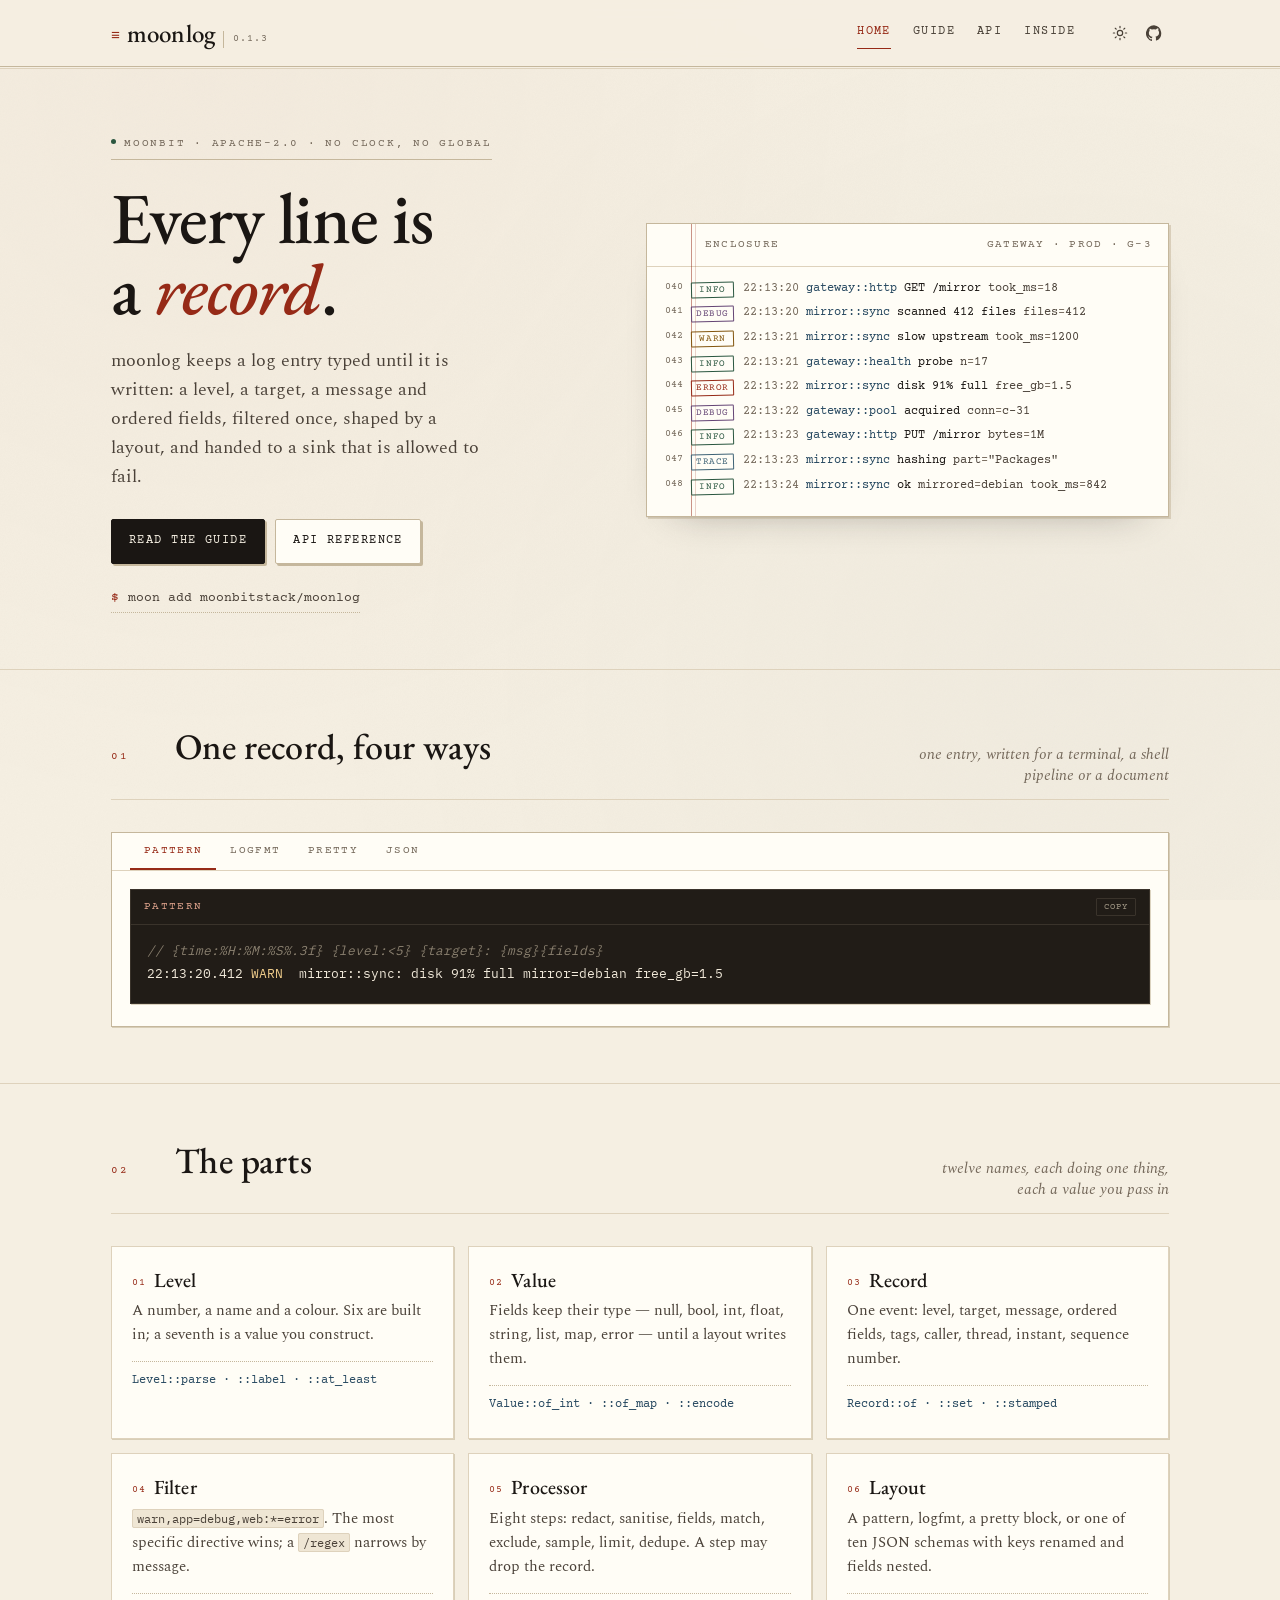
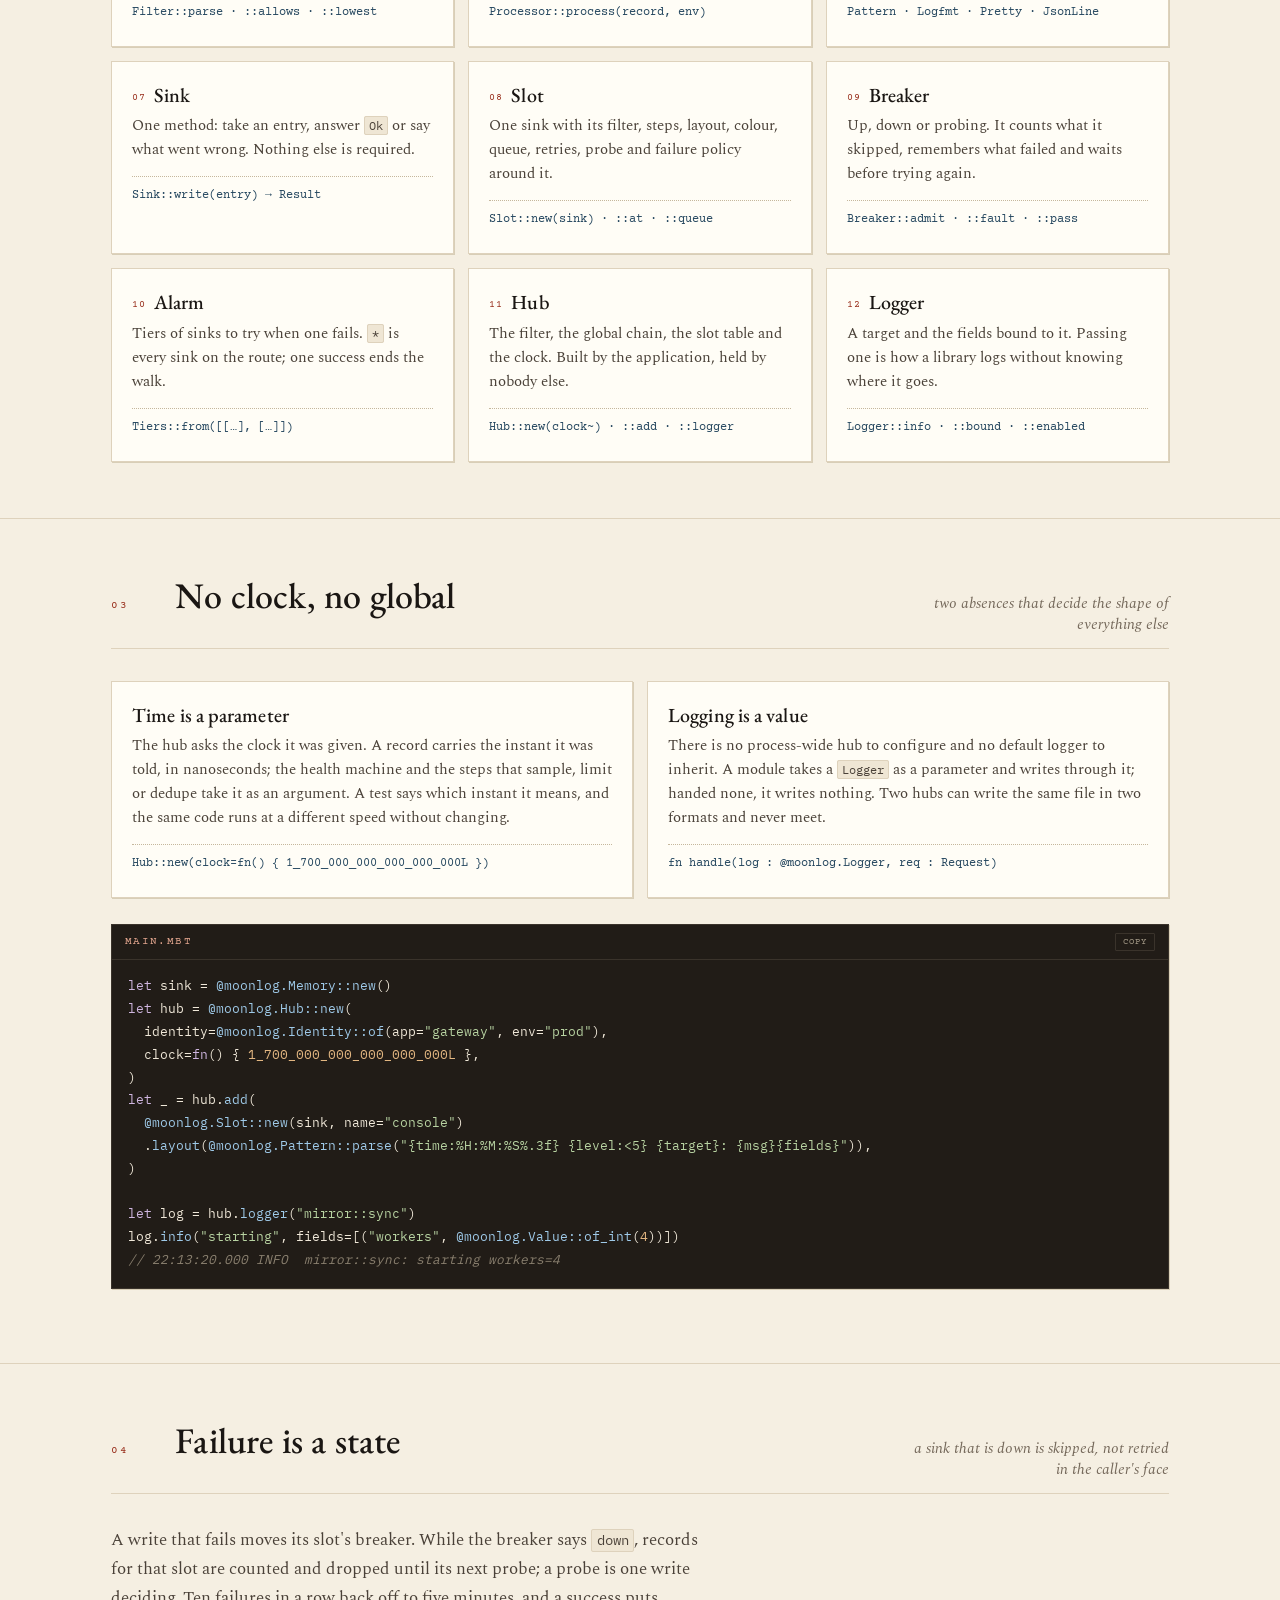
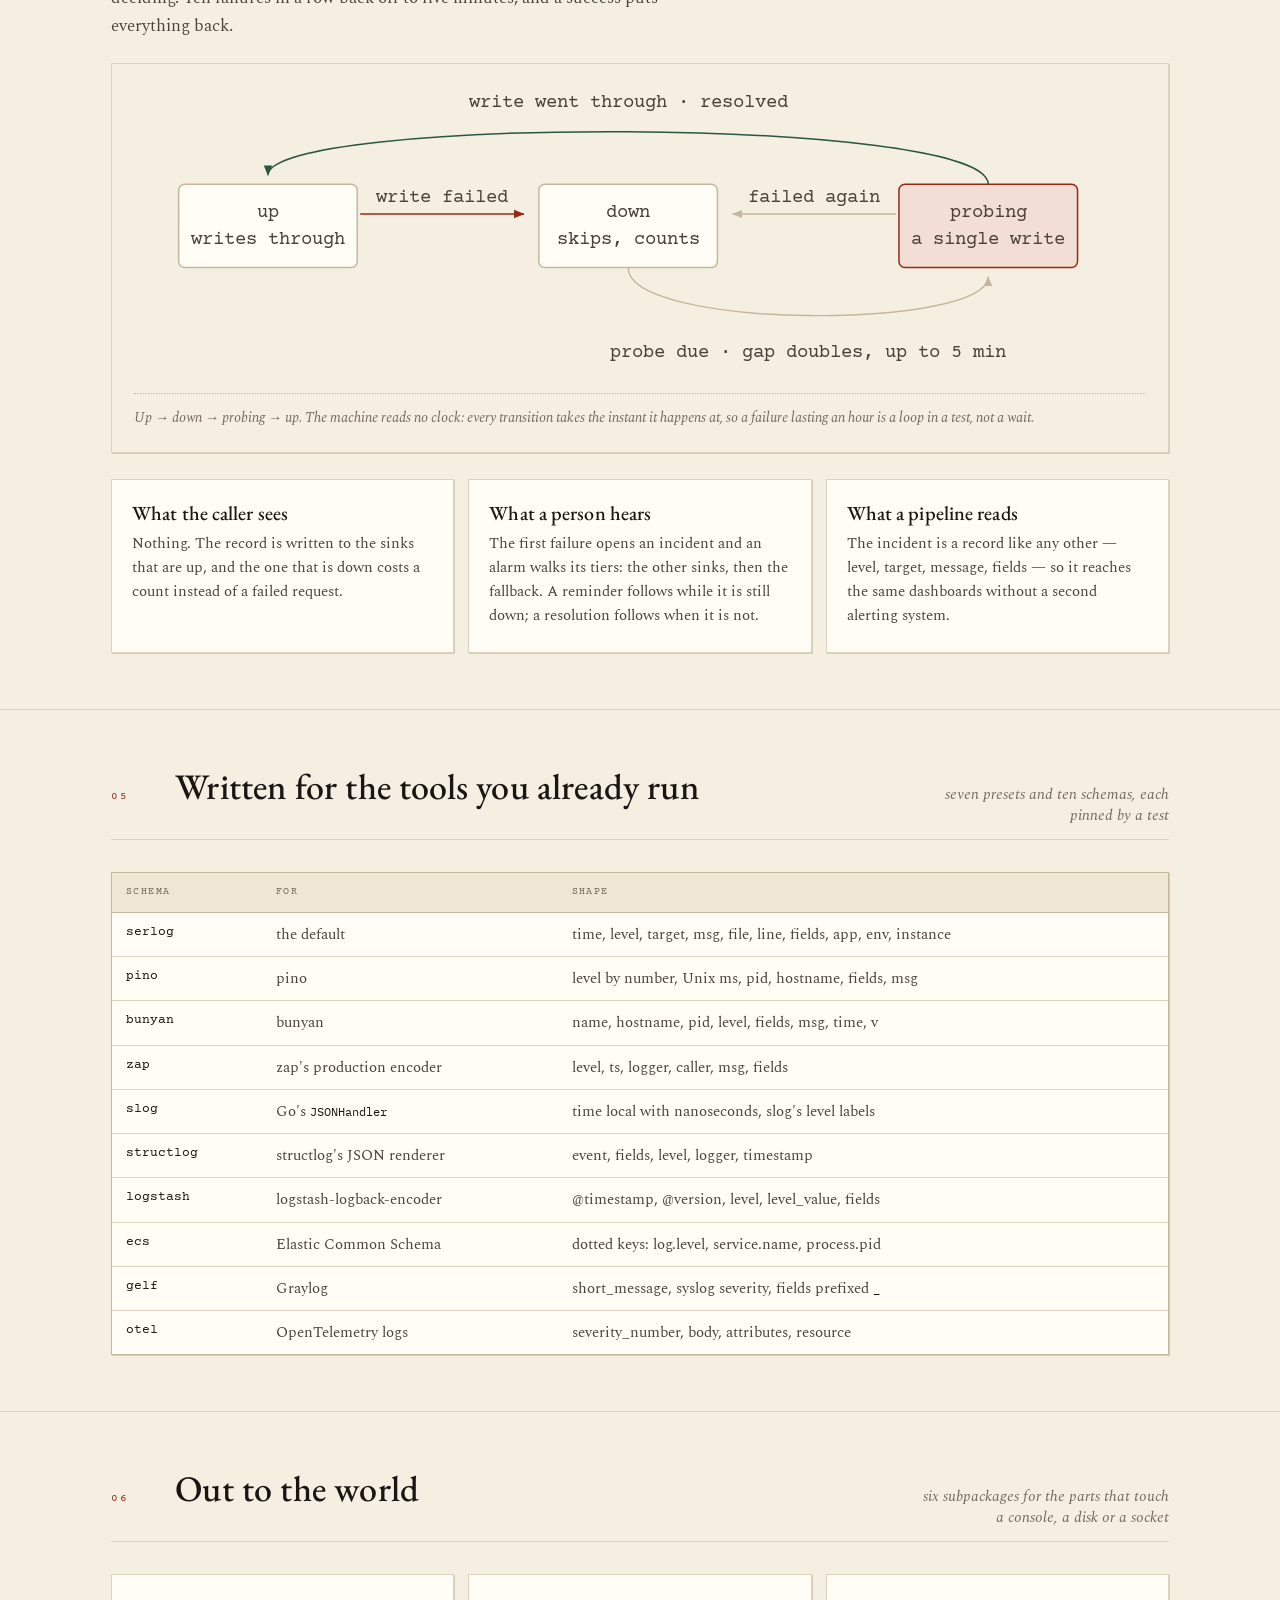
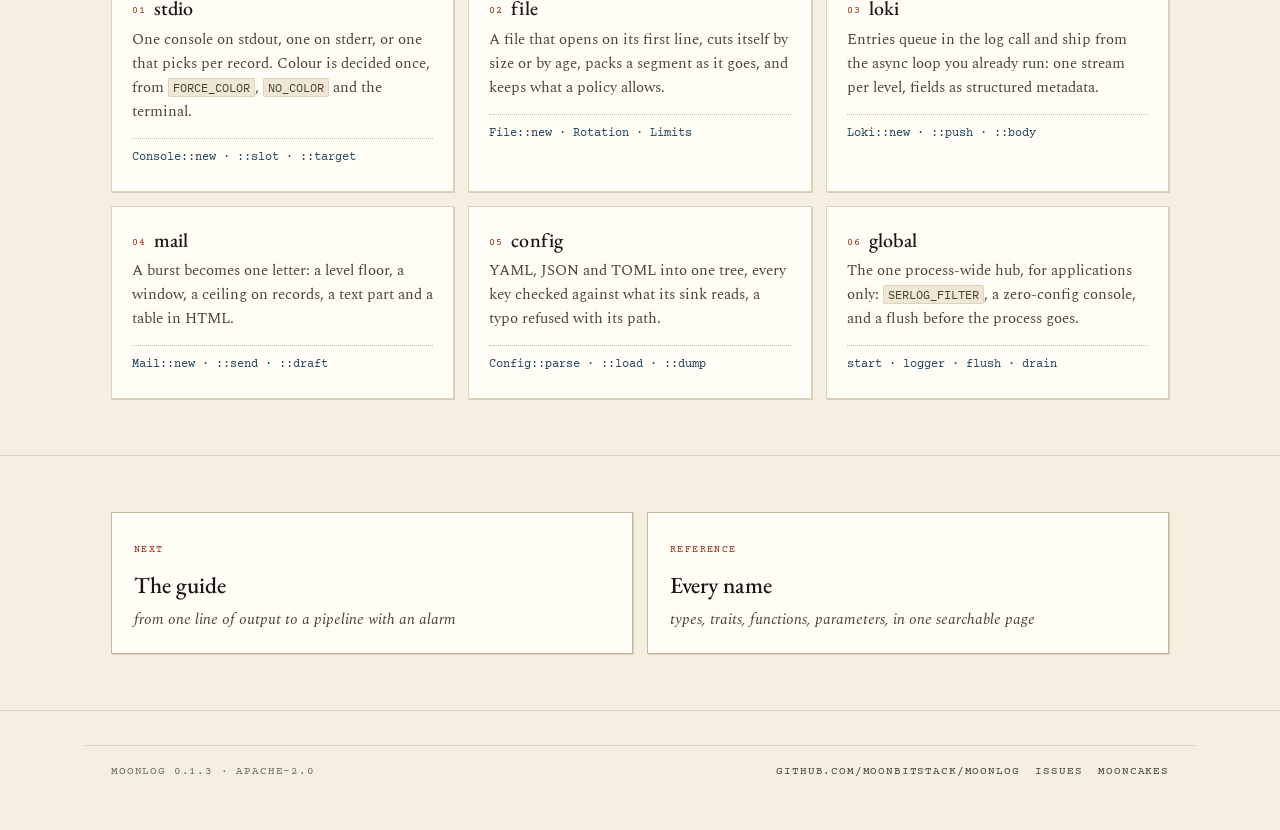
==== docs/index.html @ 299bab06 "feat(moonlog/config): read the document shape the shared specification writes. The examples the spec" ====
<!DOCTYPE html>
<html lang="en">
  <head>
    <meta charset="utf-8" />
    <meta name="viewport" content="width=device-width, initial-scale=1" />
    <title>moonlog — structured logging for MoonBit</title>
    <meta
      name="description"
      content="moonlog is structured logging for MoonBit: six levels, typed fields, filters by target and level, chains of steps, four layouts including ten JSON schemas, sinks behind a health machine, and alarms that walk their tiers."
    />
    <meta name="theme-color" content="#f7f5ef" />
    <link rel="stylesheet" href="assets/style.css" />
<script type="module" src="assets/scrollbar.js"></script>
    <link
      rel="icon"
      href="data:image/svg+xml,%3Csvg xmlns='http://www.w3.org/2000/svg' viewBox='0 0 32 32'%3E%3Crect width='32' height='32' rx='6' fill='%2312151a'/%3E%3Crect x='6' y='9' width='20' height='2' fill='%23e8e4da'/%3E%3Crect x='6' y='15' width='14' height='2' fill='%237a828c'/%3E%3Crect x='6' y='21' width='17' height='2' fill='%23ff8a5b'/%3E%3C/svg%3E"
    />
    <script>
      (function () {
        try {
          var saved = localStorage.getItem("moonlog-theme");
          var theme =
            saved ||
            (window.matchMedia &&
            window.matchMedia("(prefers-color-scheme: dark)").matches
              ? "dark"
              : "light");
          document.documentElement.setAttribute("data-theme", theme);
        } catch (e) {
          document.documentElement.setAttribute("data-theme", "light");
        }
      })();
    </script>
  </head>
  <body>
    <header class="masthead">
      <div class="inner">
        <a class="wordmark" href="index.html">
          <span class="glyph">≡</span>
          <span>moonlog</span>
          <span class="ver">0.1.3</span>
        </a>
        <nav class="site" aria-label="Main">
          <a href="index.html" aria-current="page">Home</a>
          <a href="docs.html">Guide</a>
          <a href="api.html">API</a>
          <a href="inside.html">Inside</a>
        </nav>
        <div class="tools">
          <button class="icon-button" type="button" data-theme-toggle aria-label="Switch theme">
            <svg class="icon-sun" viewBox="0 0 24 24" fill="none" stroke="currentColor" stroke-width="1.8" stroke-linecap="round" aria-hidden="true">
              <circle cx="12" cy="12" r="4" />
              <path d="M12 2v2M12 20v2M4.9 4.9l1.4 1.4M17.7 17.7l1.4 1.4M2 12h2M20 12h2M4.9 19.1l1.4-1.4M17.7 6.3l1.4-1.4" />
            </svg>
            <svg class="icon-moon" viewBox="0 0 24 24" fill="none" stroke="currentColor" stroke-width="1.8" stroke-linecap="round" aria-hidden="true">
              <path d="M21 12.8A9 9 0 1 1 11.2 3a7 7 0 0 0 9.8 9.8z" />
            </svg>
          </button>
          <a
            class="icon-button"
            href="https://github.com/moonbitstack/moonlog"
            aria-label="moonlog on GitHub"
          >
            <svg viewBox="0 0 24 24" fill="currentColor" aria-hidden="true">
              <path d="M12 .5a12 12 0 0 0-3.8 23.4c.6.1.8-.3.8-.6v-2c-3.3.7-4-1.6-4-1.6-.6-1.4-1.4-1.8-1.4-1.8-1-.7.1-.7.1-.7 1.2.1 1.8 1.2 1.8 1.2 1 1.8 2.8 1.3 3.5 1 .1-.8.4-1.3.8-1.6-2.7-.3-5.5-1.3-5.5-6 0-1.2.5-2.3 1.2-3.1-.1-.3-.5-1.5.1-3.2 0 0 1-.3 3.3 1.2a11.5 11.5 0 0 1 6 0C17.3 4.7 18.3 5 18.3 5c.6 1.7.2 2.9.1 3.2.8.8 1.2 1.9 1.2 3.1 0 4.7-2.8 5.7-5.5 6 .4.4.8 1.1.8 2.2v3.3c0 .3.2.7.8.6A12 12 0 0 0 12 .5z" />
            </svg>
          </a>
        </div>
      </div>
    </header>

    <main>
      <div class="hero">
        <div class="wrap">
          <div>
            <span class="eyebrow"><span class="pulse"></span>MoonBit · Apache-2.0 · no clock, no global</span>
            <h1>Every line is<br />a <em>record</em>.</h1>
            <p class="lede">
              moonlog keeps a log entry typed until it is written: a level, a
              target, a message and ordered fields, filtered once, shaped by a
              layout, and handed to a sink that is allowed to fail.
            </p>
            <div class="actions">
              <a class="button" href="docs.html">Read the guide</a>
              <a class="button ghost" href="api.html">API reference</a>
            </div>
            <div class="install"><b>$</b> moon add moonbitstack/moonlog</div>
          </div>

          <div class="stream" aria-label="A sample of what moonlog writes">
            <div class="stream-bar">
              <span class="dots"><i></i><i></i><i></i></span>
              <span>enclosure</span>
              <span class="path">gateway · prod · g-3</span>
            </div>
            <div class="stream-body" data-stream>
              <div class="line"><span class="no">040</span><span class="chip info">INFO</span><span class="body"><span class="t">22:13:20</span> <span class="tgt">gateway::http</span> <span class="msg">GET /mirror</span> <span class="k">took_ms</span><span class="punct">=</span><span class="v">18</span></span></div>
              <div class="line"><span class="no">041</span><span class="chip debug">DEBUG</span><span class="body"><span class="t">22:13:20</span> <span class="tgt">mirror::sync</span> <span class="msg">scanned 412 files</span> <span class="k">files</span><span class="punct">=</span><span class="v">412</span></span></div>
              <div class="line"><span class="no">042</span><span class="chip warn">WARN</span><span class="body"><span class="t">22:13:21</span> <span class="tgt">mirror::sync</span> <span class="msg">slow upstream</span> <span class="k">took_ms</span><span class="punct">=</span><span class="v">1200</span></span></div>
              <div class="line"><span class="no">043</span><span class="chip info">INFO</span><span class="body"><span class="t">22:13:21</span> <span class="tgt">gateway::health</span> <span class="msg">probe</span> <span class="k">n</span><span class="punct">=</span><span class="v">17</span></span></div>
              <div class="line"><span class="no">044</span><span class="chip error">ERROR</span><span class="body"><span class="t">22:13:22</span> <span class="tgt">mirror::sync</span> <span class="msg">disk 91% full</span> <span class="k">free_gb</span><span class="punct">=</span><span class="v">1.5</span></span></div>
              <div class="line"><span class="no">045</span><span class="chip debug">DEBUG</span><span class="body"><span class="t">22:13:22</span> <span class="tgt">gateway::pool</span> <span class="msg">acquired</span> <span class="k">conn</span><span class="punct">=</span><span class="v">c-31</span></span></div>
              <div class="line"><span class="no">046</span><span class="chip info">INFO</span><span class="body"><span class="t">22:13:23</span> <span class="tgt">gateway::http</span> <span class="msg">PUT /mirror</span> <span class="k">bytes</span><span class="punct">=</span><span class="v">1M</span></span></div>
              <div class="line"><span class="no">047</span><span class="chip trace">TRACE</span><span class="body"><span class="t">22:13:23</span> <span class="tgt">mirror::sync</span> <span class="msg">hashing</span> <span class="k">part</span><span class="punct">=</span><span class="v">"Packages"</span></span></div>
              <div class="line"><span class="no">048</span><span class="chip info">INFO</span><span class="body"><span class="t">22:13:24</span> <span class="tgt">mirror::sync</span> <span class="msg">ok</span> <span class="k">mirrored</span><span class="punct">=</span><span class="v">debian</span> <span class="k">took_ms</span><span class="punct">=</span><span class="v">842</span></span></div>
            </div>
          </div>
        </div>
      </div>

      <section class="band" id="ways">
        <div class="wrap">
          <div class="band-head">
            <span class="idx">01</span>
            <h2>One record, four ways</h2>
            <span class="note">one entry, written for a terminal, a shell pipeline or a document</span>
          </div>

          <div class="specimen" data-tabs>
            <div class="tabs" role="tablist" aria-label="Layouts">
              <button role="tab" id="tab-pattern" aria-controls="panel-pattern" aria-selected="true">pattern</button>
              <button role="tab" id="tab-logfmt" aria-controls="panel-logfmt" aria-selected="false">logfmt</button>
              <button role="tab" id="tab-pretty" aria-controls="panel-pretty" aria-selected="false">pretty</button>
              <button role="tab" id="tab-json" aria-controls="panel-json" aria-selected="false">json</button>
            </div>

            <div class="tabpanel on" id="panel-pattern" role="tabpanel" aria-labelledby="tab-pattern">
              <div class="code">
                <header><span class="tag">Pattern</span><button class="copy" data-copy>copy</button></header>
                <pre><span class="c">// {time:%H:%M:%S%.3f} {level:&lt;5} {target}: {msg}{fields}</span>
22:13:20.412 <span class="ty">WARN</span>  mirror::sync: disk 91% full mirror=debian free_gb=1.5</pre>
              </div>
            </div>

            <div class="tabpanel" id="panel-logfmt" role="tabpanel" aria-labelledby="tab-logfmt">
              <div class="code">
                <header><span class="tag">Logfmt</span><button class="copy" data-copy>copy</button></header>
                <pre>time=<span class="n">2023-11-14T22:13:20Z</span> level=<span class="s">warn</span> target=<span class="s">mirror::sync</span> msg=<span class="s">"disk 91% full"</span> mirror=<span class="s">debian</span> free_gb=<span class="n">1.5</span></pre>
              </div>
            </div>

            <div class="tabpanel" id="panel-pretty" role="tabpanel" aria-labelledby="tab-pretty">
              <div class="code">
                <header><span class="tag">Pretty</span><button class="copy" data-copy>copy</button></header>
                <pre><span class="n">2023-11-14 22:13:20.412</span> <span class="ty">WARN</span>  mirror::sync disk 91% full
    mirror  <span class="c">=</span> debian
    free_gb <span class="c">=</span> <span class="n">1.5</span></pre>
              </div>
            </div>

            <div class="tabpanel" id="panel-json" role="tabpanel" aria-labelledby="tab-json">
              <div class="code">
                <header><span class="tag">JSON · serlog</span><button class="copy" data-copy>copy</button></header>
                <pre>{
  <span class="k">"time"</span>: <span class="s">"2023-11-14T22:13:20.412Z"</span>,
  <span class="k">"level"</span>: <span class="s">"warn"</span>,
  <span class="k">"target"</span>: <span class="s">"mirror::sync"</span>,
  <span class="k">"msg"</span>: <span class="s">"disk 91% full"</span>,
  <span class="k">"mirror"</span>: <span class="s">"debian"</span>,
  <span class="k">"free_gb"</span>: <span class="n">1.5</span>,
  <span class="k">"app"</span>: <span class="s">"gateway"</span>, <span class="k">"env"</span>: <span class="s">"prod"</span>
}</pre>
              </div>
            </div>
          </div>
        </div>
      </section>

      <section class="band" id="parts">
        <div class="wrap">
          <div class="band-head">
            <span class="idx">02</span>
            <h2>The parts</h2>
            <span class="note">twelve names, each doing one thing, each a value you pass in</span>
          </div>

          <div class="cols">
            <div class="cell">
              <h3><span class="num">01</span>Level</h3>
              <p>A number, a name and a colour. Six are built in; a seventh is a value you construct.</p>
              <span class="sig">Level::parse · ::label · ::at_least</span>
            </div>
            <div class="cell">
              <h3><span class="num">02</span>Value</h3>
              <p>Fields keep their type — null, bool, int, float, string, list, map, error — until a layout writes them.</p>
              <span class="sig">Value::of_int · ::of_map · ::encode</span>
            </div>
            <div class="cell">
              <h3><span class="num">03</span>Record</h3>
              <p>One event: level, target, message, ordered fields, tags, caller, thread, instant, sequence number.</p>
              <span class="sig">Record::of · ::set · ::stamped</span>
            </div>
            <div class="cell">
              <h3><span class="num">04</span>Filter</h3>
              <p><code>warn,app=debug,web:*=error</code>. The most specific directive wins; a <code>/regex</code> narrows by message.</p>
              <span class="sig">Filter::parse · ::allows · ::lowest</span>
            </div>
            <div class="cell">
              <h3><span class="num">05</span>Processor</h3>
              <p>Eight steps: redact, sanitise, fields, match, exclude, sample, limit, dedupe. A step may drop the record.</p>
              <span class="sig">Processor::process(record, env)</span>
            </div>
            <div class="cell">
              <h3><span class="num">06</span>Layout</h3>
              <p>A pattern, logfmt, a pretty block, or one of ten JSON schemas with keys renamed and fields nested.</p>
              <span class="sig">Pattern · Logfmt · Pretty · JsonLine</span>
            </div>
            <div class="cell">
              <h3><span class="num">07</span>Sink</h3>
              <p>One method: take an entry, answer <code>Ok</code> or say what went wrong. Nothing else is required.</p>
              <span class="sig">Sink::write(entry) → Result</span>
            </div>
            <div class="cell">
              <h3><span class="num">08</span>Slot</h3>
              <p>One sink with its filter, steps, layout, colour, queue, retries, probe and failure policy around it.</p>
              <span class="sig">Slot::new(sink) · ::at · ::queue</span>
            </div>
            <div class="cell">
              <h3><span class="num">09</span>Breaker</h3>
              <p>Up, down or probing. It counts what it skipped, remembers what failed and waits before trying again.</p>
              <span class="sig">Breaker::admit · ::fault · ::pass</span>
            </div>
            <div class="cell">
              <h3><span class="num">10</span>Alarm</h3>
              <p>Tiers of sinks to try when one fails. <code>*</code> is every sink on the route; one success ends the walk.</p>
              <span class="sig">Tiers::from([[…], […]])</span>
            </div>
            <div class="cell">
              <h3><span class="num">11</span>Hub</h3>
              <p>The filter, the global chain, the slot table and the clock. Built by the application, held by nobody else.</p>
              <span class="sig">Hub::new(clock~) · ::add · ::logger</span>
            </div>
            <div class="cell">
              <h3><span class="num">12</span>Logger</h3>
              <p>A target and the fields bound to it. Passing one is how a library logs without knowing where it goes.</p>
              <span class="sig">Logger::info · ::bound · ::enabled</span>
            </div>
          </div>
        </div>
      </section>

      <section class="band" id="shape">
        <div class="wrap">
          <div class="band-head">
            <span class="idx">03</span>
            <h2>No clock, no global</h2>
            <span class="note">two absences that decide the shape of everything else</span>
          </div>

          <div class="cols" style="grid-template-columns: repeat(auto-fit, minmax(320px, 1fr))">
            <div class="cell">
              <h3>Time is a parameter</h3>
              <p>
                The hub asks the clock it was given. A record carries the
                instant it was told, in nanoseconds; the health machine and the
                steps that sample, limit or dedupe take it as an argument. A
                test says which instant it means, and the same code runs at a
                different speed without changing.
              </p>
              <span class="sig">Hub::new(clock=fn() { 1_700_000_000_000_000_000L })</span>
            </div>
            <div class="cell">
              <h3>Logging is a value</h3>
              <p>
                There is no process-wide hub to configure and no default logger
                to inherit. A module takes a <code>Logger</code> as a parameter
                and writes through it; handed none, it writes nothing. Two hubs
                can write the same file in two formats and never meet.
              </p>
              <span class="sig">fn handle(log : @moonlog.Logger, req : Request)</span>
            </div>
          </div>

          <div class="code" style="margin-top: 26px">
            <header><span class="tag">main.mbt</span><button class="copy" data-copy>copy</button></header>
            <pre><span class="kw">let</span> sink = <span class="fn">@moonlog.Memory::new</span>()
<span class="kw">let</span> hub = <span class="fn">@moonlog.Hub::new</span>(
  identity=<span class="fn">@moonlog.Identity::of</span>(app=<span class="s">"gateway"</span>, env=<span class="s">"prod"</span>),
  clock=<span class="kw">fn</span>() { <span class="n">1_700_000_000_000_000_000L</span> },
)
<span class="kw">let</span> _ = hub.<span class="fn">add</span>(
  <span class="fn">@moonlog.Slot::new</span>(sink, name=<span class="s">"console"</span>)
  .<span class="fn">layout</span>(<span class="fn">@moonlog.Pattern::parse</span>(<span class="s">"{time:%H:%M:%S%.3f} {level:&lt;5} {target}: {msg}{fields}"</span>)),
)

<span class="kw">let</span> log = hub.<span class="fn">logger</span>(<span class="s">"mirror::sync"</span>)
log.<span class="fn">info</span>(<span class="s">"starting"</span>, fields=[(<span class="s">"workers"</span>, <span class="fn">@moonlog.Value::of_int</span>(<span class="n">4</span>))])
<span class="c">// 22:13:20.000 INFO  mirror::sync: starting workers=4</span></pre>
          </div>
        </div>
      </section>

      <section class="band" id="failure">
        <div class="wrap">
          <div class="band-head">
            <span class="idx">04</span>
            <h2>Failure is a state</h2>
            <span class="note">a sink that is down is skipped, not retried in the caller's face</span>
          </div>

          <p class="lead" style="max-width: 66ch; color: var(--ink-soft)">
            A write that fails moves its slot's breaker. While the breaker says
            <code>down</code>, records for that slot are counted and dropped until
            its next probe; a probe is one write deciding. Ten failures in a row
            back off to five minutes, and a success puts everything back.
          </p>

          <figure class="figure">
<svg viewBox="0 0 680 196" role="img" aria-label="The health machine: up, down and probing">
              <defs>
                <marker id="tip" viewBox="0 0 10 10" refX="9.5" refY="5" markerWidth="7" markerHeight="7" orient="auto-start-reverse">
                  <path d="M0 1 L10 5 L0 9 z" fill="context-stroke" />
                </marker>
              </defs>
              <g font-family="ui-monospace, monospace" font-size="11.5">
                <rect class="box" x="30" y="66" width="120" height="56" rx="4" />
                <text class="lbl" x="90" y="88" text-anchor="middle" fill="var(--info)" font-size="12.5">up</text>
                <text class="lbl" x="90" y="106" text-anchor="middle" fill="var(--ink-faint)">writes through</text>

                <rect class="box" x="272" y="66" width="120" height="56" rx="4" />
                <text class="lbl" x="332" y="88" text-anchor="middle" fill="var(--error)" font-size="12.5">down</text>
                <text class="lbl" x="332" y="106" text-anchor="middle" fill="var(--ink-faint)">skips, counts</text>

                <rect class="accent-box" x="514" y="66" width="120" height="56" rx="4" />
                <text class="lbl" x="574" y="88" text-anchor="middle" font-size="12.5">probing</text>
                <text class="lbl" x="574" y="106" text-anchor="middle" fill="var(--ink-faint)">a single write</text>

                <path d="M152 86 H262" stroke="var(--accent)" fill="none" marker-end="url(#tip)" />
                <text class="lbl" x="207" y="78" text-anchor="middle" fill="var(--accent)">write failed</text>

                <path d="M512 86 H402" stroke="var(--rule-strong)" fill="none" marker-end="url(#tip)" />
                <text class="lbl" x="457" y="78" text-anchor="middle" fill="var(--ink-faint)">failed again</text>

                <path d="M332 122 C332 164, 574 164, 574 128" stroke="var(--rule-strong)" fill="none" marker-end="url(#tip)" />
                <text class="lbl" x="453" y="182" text-anchor="middle" fill="var(--ink-faint)">probe due · gap doubles, up to 5 min</text>

                <path d="M574 66 C574 20, 90 20, 90 60" stroke="var(--info)" fill="none" marker-end="url(#tip)" />
                <text class="lbl" x="332" y="14" text-anchor="middle" fill="var(--info)">write went through · resolved</text>
              </g>
            </svg>
            <figcaption>
              Up → down → probing → up. The machine reads no clock: every
              transition takes the instant it happens at, so a failure lasting
              an hour is a loop in a test, not a wait.
            </figcaption>
          </figure>

          <div class="cols" style="grid-template-columns: repeat(auto-fit, minmax(300px, 1fr))">
            <div class="cell">
              <h3>What the caller sees</h3>
              <p>
                Nothing. The record is written to the sinks that are up, and the
                one that is down costs a count instead of a failed request.
              </p>
            </div>
            <div class="cell">
              <h3>What a person hears</h3>
              <p>
                The first failure opens an incident and an alarm walks its tiers:
                the other sinks, then the fallback. A reminder follows while it
                is still down; a resolution follows when it is not.
              </p>
            </div>
            <div class="cell">
              <h3>What a pipeline reads</h3>
              <p>
                The incident is a record like any other — level, target,
                message, fields — so it reaches the same dashboards without a
                second alerting system.
              </p>
            </div>
          </div>
        </div>
      </section>

      <section class="band" id="schemas">
        <div class="wrap">
          <div class="band-head">
            <span class="idx">05</span>
            <h2>Written for the tools you already run</h2>
            <span class="note">seven presets and ten schemas, each pinned by a test</span>
          </div>

          <div class="table-wrap">
            <table>
              <thead>
                <tr><th>Schema</th><th>For</th><th>Shape</th></tr>
              </thead>
              <tbody>
                <tr><td>serlog</td><td>the default</td><td>time, level, target, msg, file, line, fields, app, env, instance</td></tr>
                <tr><td>pino</td><td>pino</td><td>level by number, Unix ms, pid, hostname, fields, msg</td></tr>
                <tr><td>bunyan</td><td>bunyan</td><td>name, hostname, pid, level, fields, msg, time, v</td></tr>
                <tr><td>zap</td><td>zap's production encoder</td><td>level, ts, logger, caller, msg, fields</td></tr>
                <tr><td>slog</td><td>Go's <code>JSONHandler</code></td><td>time local with nanoseconds, slog's level labels</td></tr>
                <tr><td>structlog</td><td>structlog's JSON renderer</td><td>event, fields, level, logger, timestamp</td></tr>
                <tr><td>logstash</td><td>logstash-logback-encoder</td><td>@timestamp, @version, level, level_value, fields</td></tr>
                <tr><td>ecs</td><td>Elastic Common Schema</td><td>dotted keys: log.level, service.name, process.pid</td></tr>
                <tr><td>gelf</td><td>Graylog</td><td>short_message, syslog severity, fields prefixed <code>_</code></td></tr>
                <tr><td>otel</td><td>OpenTelemetry logs</td><td>severity_number, body, attributes, resource</td></tr>
              </tbody>
            </table>
          </div>
        </div>
      </section>

      <section class="band" id="world">
        <div class="wrap">
          <div class="band-head">
            <span class="idx">06</span>
            <h2>Out to the world</h2>
            <span class="note">six subpackages for the parts that touch a console, a disk or a socket</span>
          </div>

          <div class="cols">
            <div class="cell">
              <h3><span class="num">01</span>stdio</h3>
              <p>One console on stdout, one on stderr, or one that picks per record. Colour is decided once, from <code>FORCE_COLOR</code>, <code>NO_COLOR</code> and the terminal.</p>
              <span class="sig">Console::new · ::slot · ::target</span>
            </div>
            <div class="cell">
              <h3><span class="num">02</span>file</h3>
              <p>A file that opens on its first line, cuts itself by size or by age, packs a segment as it goes, and keeps what a policy allows.</p>
              <span class="sig">File::new · Rotation · Limits</span>
            </div>
            <div class="cell">
              <h3><span class="num">03</span>loki</h3>
              <p>Entries queue in the log call and ship from the async loop you already run: one stream per level, fields as structured metadata.</p>
              <span class="sig">Loki::new · ::push · ::body</span>
            </div>
            <div class="cell">
              <h3><span class="num">04</span>mail</h3>
              <p>A burst becomes one letter: a level floor, a window, a ceiling on records, a text part and a table in HTML.</p>
              <span class="sig">Mail::new · ::send · ::draft</span>
            </div>
            <div class="cell">
              <h3><span class="num">05</span>config</h3>
              <p>YAML, JSON and TOML into one tree, every key checked against what its sink reads, a typo refused with its path.</p>
              <span class="sig">Config::parse · ::load · ::dump</span>
            </div>
            <div class="cell">
              <h3><span class="num">06</span>global</h3>
              <p>The one process-wide hub, for applications only: <code>SERLOG_FILTER</code>, a zero-config console, and a flush before the process goes.</p>
              <span class="sig">start · logger · flush · drain</span>
            </div>
          </div>
        </div>
      </section>

      <section class="band">
        <div class="wrap">
          <div class="next">
            <a href="docs.html">
              <span class="dir">next</span>
              <strong>The guide</strong>
              <em>from one line of output to a pipeline with an alarm</em>
            </a>
            <a href="api.html">
              <span class="dir">reference</span>
              <strong>Every name</strong>
              <em>types, traits, functions, parameters, in one searchable page</em>
            </a>
          </div>
        </div>
      </section>
    </main>

    <footer>
      <div class="wrap">
        <span>moonlog 0.1.3 · Apache-2.0</span>
        <span class="sep"></span>
        <a href="https://github.com/moonbitstack/moonlog">github.com/moonbitstack/moonlog</a>
        <a href="https://github.com/moonbitstack/moonlog/issues">issues</a>
        <a href="https://mooncakes.io">mooncakes</a>
      </div>
    </footer>

    <script src="assets/app.js"></script>
  </body>
</html>
---- docs/assets/style.css ----
/* moonlog — structured logging for MoonBit.

   The page is stationery: writing paper for the ground, card stock for the
   things worth picking up, a letterhead rule under the name, a red margin on
   the pages you read rather than skim, and one wax-red accent for the things
   that matter. Every rule is a hairline; every shadow is an offset, the way a
   card sits on a sheet.

   Four faces, each with one job:
     EB Garamond    the letterhead — the name, headings, and the italic reply
     Spectral       the letter — running text, captions, table cells
     Courier Prime  the typewriter — labels, navigation, chips, the log stream
     IBM Plex Mono  the carbon copy — code
   All four are self-hosted in assets/fonts; see the notice there. */

@font-face {
  font-family: "EB Garamond";
  font-style: normal;
  font-weight: 400 800;
  font-display: swap;
  src: url("fonts/eb-garamond.woff2") format("woff2");
}

@font-face {
  font-family: "EB Garamond";
  font-style: italic;
  font-weight: 400 800;
  font-display: swap;
  src: url("fonts/eb-garamond-italic.woff2") format("woff2");
}

@font-face {
  font-family: "Spectral";
  font-style: normal;
  font-weight: 400;
  font-display: swap;
  src: url("fonts/spectral-400.woff2") format("woff2");
}

@font-face {
  font-family: "Spectral";
  font-style: italic;
  font-weight: 400;
  font-display: swap;
  src: url("fonts/spectral-400i.woff2") format("woff2");
}

@font-face {
  font-family: "Spectral";
  font-style: normal;
  font-weight: 600;
  font-display: swap;
  src: url("fonts/spectral-600.woff2") format("woff2");
}

@font-face {
  font-family: "Courier Prime";
  font-style: normal;
  font-weight: 400;
  font-display: swap;
  src: url("fonts/courier-prime-400.woff2") format("woff2");
}

@font-face {
  font-family: "Courier Prime";
  font-style: normal;
  font-weight: 700;
  font-display: swap;
  src: url("fonts/courier-prime-700.woff2") format("woff2");
}

@font-face {
  font-family: "IBM Plex Mono";
  font-style: normal;
  font-weight: 400;
  font-display: swap;
  src: url("fonts/ibm-plex-mono-400.woff2") format("woff2");
}

:root {
  --display: "EB Garamond", "Iowan Old Style", Palatino, Georgia, serif;
  --text: "Spectral", "Iowan Old Style", Georgia, "Times New Roman", serif;
  --type: "Courier Prime", ui-monospace, "Courier New", monospace;
  --code: "IBM Plex Mono", ui-monospace, "Cascadia Code", Consolas, monospace;

  --paper: #f5efe2;
  --panel: #fffdf6;
  --panel-2: #efe6d4;
  --ink: #1a1613;
  --ink-soft: #4a4138;
  --ink-faint: #74685a;
  --rule: #ded2bc;
  --rule-strong: #c5b79c;

  --accent: #962a17;
  --accent-soft: #f2ded4;
  --blue: #24465e;
  --blue-soft: #e2e9ef;

  --trace: #3f6376;
  --debug: #654575;
  --info: #2b5740;
  --warn: #83560f;
  --error: #962a17;
  --fatal: #61180c;

  --code-bg: #211c17;
  --code-ink: #f0e8d9;
  --code-rule: #3a332b;

  --max: 1110px;

  --print: 0 1px 0 rgb(26 22 19 / 5%), 2px 2px 0 rgb(197 183 156 / 55%),
    0 18px 40px -30px rgb(26 22 19 / 45%);
  --print-sm: 1px 1px 0 rgb(197 183 156 / 60%);
}

[data-theme="dark"] {
  --paper: #15120e;
  --panel: #1d1914;
  --panel-2: #252017;
  --ink: #f2eade;
  --ink-soft: #c3b8a6;
  --ink-faint: #8e8271;
  --rule: #332b21;
  --rule-strong: #4b4032;

  --accent: #e08563;
  --accent-soft: #2c1b15;
  --blue: #93b6ce;
  --blue-soft: #16232b;

  --trace: #85b2c4;
  --debug: #b99cd2;
  --info: #88c59e;
  --warn: #daa746;
  --error: #e08563;
  --fatal: #f0a78e;

  --code-bg: #0e0c09;
  --code-ink: #ede5d6;
  --code-rule: #2a251e;

  --print: 0 1px 0 rgb(0 0 0 / 45%), 2px 2px 0 rgb(0 0 0 / 50%),
    0 22px 48px -32px rgb(0 0 0 / 90%);
  --print-sm: 1px 1px 0 rgb(0 0 0 / 55%);
}

*,
*::before,
*::after {
  box-sizing: border-box;
}

/* A scrollbar that belongs to the paper: a thin ink stroke, not the system's
   grey trough. Both dialects, because Firefox and Chromium disagree. */
html {
  -webkit-text-size-adjust: 100%;
  scroll-behavior: smooth;
}

@supports not selector(::-webkit-scrollbar) {
  html {
    scrollbar-width: thin;
    scrollbar-color: var(--rule-strong) transparent;
  }
}

::-webkit-scrollbar {
  width: 12px;
  height: 12px;
}

::-webkit-scrollbar-track {
  background: transparent;
  border-left: 1px solid var(--rule);
}

::-webkit-scrollbar-thumb {
  background: var(--rule-strong);
  border: 3px solid var(--paper);
  border-radius: 999px;
}

::-webkit-scrollbar-thumb:hover {
  background: var(--accent);
  border-color: var(--paper);
}

::-webkit-scrollbar-corner {
  background: transparent;
}

body {
  margin: 0;
  background-color: var(--paper);
  color: var(--ink);
  font-family: var(--text);
  font-size: 17px;
  line-height: 1.68;
  font-kerning: normal;
  font-variant-ligatures: common-ligatures;
  -webkit-font-smoothing: antialiased;
  text-rendering: optimizeLegibility;
}

/* Paper grain: two soft washes and a turbulence at five per cent, so a
   photograph of this page would not be flat. It takes no clicks. */
body::before {
  content: "";
  position: fixed;
  inset: 0;
  z-index: 0;
  pointer-events: none;
  opacity: 0.55;
  background-image:
    radial-gradient(circle at 16% 10%, rgb(150 42 23 / 4%), transparent 55%),
    radial-gradient(circle at 84% 76%, rgb(36 70 94 / 4%), transparent 60%),
    url("data:image/svg+xml,%3Csvg xmlns='http://www.w3.org/2000/svg' width='160' height='160'%3E%3Cfilter id='n'%3E%3CfeTurbulence type='fractalNoise' baseFrequency='0.9' numOctaves='2' stitchTiles='stitch'/%3E%3CfeColorMatrix type='saturate' values='0'/%3E%3C/filter%3E%3Crect width='160' height='160' filter='url(%23n)' opacity='0.05'/%3E%3C/svg%3E");
}

[data-theme="dark"] body::before {
  opacity: 0.35;
}

body > * {
  position: relative;
  z-index: 1;
}

::selection {
  background: var(--accent-soft);
  color: var(--ink);
}

a {
  color: var(--accent);
  text-decoration: none;
  text-underline-offset: 3px;
}

a:hover {
  text-decoration: underline;
  text-decoration-thickness: 1px;
}

h1,
h2,
h3,
h4 {
  font-family: var(--display);
  font-weight: 500;
  letter-spacing: 0.005em;
  line-height: 1.16;
  margin: 0;
}

p {
  margin: 0 0 1.02em;
}

code,
kbd,
pre,
samp {
  font-family: var(--code);
  font-size: 0.84em;
  font-variant-ligatures: none;
}

:not(pre) > code {
  background: var(--panel-2);
  border: 1px solid var(--rule);
  border-radius: 2px;
  padding: 0.08em 0.34em;
  white-space: nowrap;
  font-size: 0.8em;
}

hr {
  border: 0;
  border-top: 1px solid var(--rule);
  margin: 0;
}

/* ---------------------------------------------------------------- header */

.masthead {
  position: sticky;
  top: 0;
  z-index: 30;
  background: color-mix(in srgb, var(--paper) 94%, transparent);
  backdrop-filter: blur(8px);
}

/* The letterhead rule: one line, a breath, another. */
.masthead::after {
  content: "";
  display: block;
  border-top: 1px solid var(--rule-strong);
  border-bottom: 1px solid var(--rule);
  height: 3px;
}

.masthead .inner {
  max-width: var(--max);
  margin: 0 auto;
  padding: 0 26px;
  height: 66px;
  display: flex;
  align-items: center;
  gap: 30px;
}

.wordmark {
  display: inline-flex;
  align-items: baseline;
  gap: 8px;
  color: var(--ink);
  font-family: var(--display);
  font-size: 25px;
  font-weight: 500;
  letter-spacing: 0.01em;
}

.wordmark:hover {
  text-decoration: none;
  color: var(--accent);
}

.wordmark .glyph {
  font-family: var(--type);
  font-size: 15px;
  line-height: 1;
  letter-spacing: -0.1em;
  color: var(--accent);
  transform: translateY(-2px);
}

.wordmark .ver {
  font-family: var(--type);
  font-size: 10px;
  letter-spacing: 0.1em;
  text-transform: uppercase;
  color: var(--ink-faint);
  border-left: 1px solid var(--rule-strong);
  padding-left: 9px;
  transform: translateY(-1px);
}

nav.site {
  display: flex;
  gap: 22px;
  margin-left: auto;
  font-family: var(--type);
  font-size: 12px;
  letter-spacing: 0.12em;
  text-transform: uppercase;
}

nav.site a {
  color: var(--ink-soft);
  padding: 5px 0;
  border-bottom: 1px solid transparent;
}

nav.site a:hover {
  color: var(--ink);
  border-bottom-color: var(--rule-strong);
  text-decoration: none;
}

nav.site a[aria-current="page"] {
  color: var(--accent);
  border-bottom-color: var(--accent);
}

.tools {
  display: flex;
  align-items: center;
  gap: 4px;
}

.icon-button {
  display: inline-grid;
  place-items: center;
  width: 30px;
  height: 30px;
  border: 1px solid transparent;
  border-radius: 2px;
  background: none;
  color: var(--ink-soft);
  cursor: pointer;
  padding: 0;
}

.icon-button:hover {
  color: var(--accent);
  border-color: var(--rule-strong);
  background: var(--panel);
}

.icon-button svg {
  width: 16px;
  height: 16px;
}

[data-theme="light"] .icon-moon,
[data-theme="dark"] .icon-sun {
  display: none;
}

/* ------------------------------------------------------------------ hero */

.wrap {
  max-width: var(--max);
  margin: 0 auto;
  padding: 0 26px;
}

.hero {
  border-bottom: 1px solid var(--rule);
}

.hero .wrap {
  display: grid;
  grid-template-columns: minmax(0, 0.96fr) minmax(0, 1.04fr);
  gap: 52px;
  padding-top: 58px;
  padding-bottom: 56px;
  align-items: center;
}

.eyebrow {
  display: inline-block;
  font-family: var(--type);
  font-size: 11px;
  letter-spacing: 0.16em;
  text-transform: uppercase;
  color: var(--ink-faint);
  border-bottom: 1px solid var(--rule-strong);
  padding-bottom: 6px;
  margin-bottom: 22px;
}

.eyebrow .pulse {
  display: inline-block;
  width: 5px;
  height: 5px;
  border-radius: 50%;
  background: var(--info);
  margin-right: 8px;
  vertical-align: 2px;
}

.hero h1 {
  font-size: clamp(46px, 6vw, 72px);
  line-height: 0.98;
  letter-spacing: -0.015em;
  margin-bottom: 22px;
  font-weight: 500;
}

.hero h1 em {
  font-style: italic;
  color: var(--accent);
}

.lede {
  font-family: var(--text);
  font-size: 18px;
  line-height: 1.62;
  color: var(--ink-soft);
  max-width: 42ch;
  margin-bottom: 28px;
}

.lede code {
  white-space: nowrap;
}

.actions {
  display: flex;
  flex-wrap: wrap;
  gap: 10px;
  align-items: center;
}

.button {
  display: inline-flex;
  align-items: center;
  gap: 8px;
  font-family: var(--type);
  font-size: 12px;
  letter-spacing: 0.12em;
  text-transform: uppercase;
  padding: 11px 17px;
  border-radius: 2px;
  border: 1px solid var(--ink);
  background: var(--ink);
  color: var(--paper);
  box-shadow: 2px 2px 0 var(--rule-strong);
}

.button:hover {
  text-decoration: none;
  background: var(--accent);
  border-color: var(--accent);
  color: #fdf6ee;
}

.button.ghost {
  background: var(--panel);
  color: var(--ink);
  border-color: var(--rule-strong);
}

.button.ghost:hover {
  background: var(--panel);
  color: var(--accent);
  border-color: var(--accent);
}

/* On dark stock the ink is light, so the solid button would go pale: fill it
   with the wax instead, which is what a label on a dark envelope looks like. */
[data-theme="dark"] .button:not(.ghost) {
  background: var(--accent);
  border-color: var(--accent);
  color: #1a120e;
  box-shadow: 2px 2px 0 #3a3226;
}

[data-theme="dark"] .button:not(.ghost):hover {
  background: #eda285;
  border-color: #eda285;
  color: #1a120e;
}

[data-theme="dark"] .button.ghost {
  background: transparent;
  border-color: var(--rule-strong);
  color: var(--ink);
  box-shadow: none;
}

[data-theme="dark"] .button.ghost:hover {
  background: var(--panel);
  border-color: var(--accent);
  color: var(--accent);
}

.install {
  margin-top: 24px;
  display: inline-flex;
  align-items: center;
  gap: 9px;
  font-family: var(--type);
  font-size: 12.5px;
  color: var(--ink-soft);
  border-bottom: 1px dotted var(--rule-strong);
  padding-bottom: 3px;
}

.install b {
  font-weight: 400;
  color: var(--accent);
  font-size: 13px;
}

/* --------------------------------------------------------- the enclosure */

.stream {
  position: relative;
  min-width: 0;
  background: var(--panel);
  border: 1px solid var(--rule-strong);
  box-shadow: var(--print);
  font-family: var(--type);
  font-size: 12px;
  line-height: 2.05;
  color: var(--ink);
  padding: 0 0 14px 0;
}

/* The red margin of ruled paper, and its companion hairline. */
.stream::before {
  content: "";
  position: absolute;
  top: 0;
  bottom: 0;
  left: 44px;
  width: 1px;
  background: color-mix(in srgb, var(--accent) 50%, transparent);
}

.stream::after {
  content: "";
  position: absolute;
  top: 0;
  bottom: 0;
  left: 48px;
  width: 1px;
  background: color-mix(in srgb, var(--accent) 20%, transparent);
}

.stream-bar {
  display: flex;
  align-items: baseline;
  gap: 10px;
  padding: 11px 16px 9px 58px;
  border-bottom: 1px solid var(--rule);
  font-size: 10.5px;
  letter-spacing: 0.12em;
  text-transform: uppercase;
  white-space: nowrap;
  overflow: hidden;
  color: var(--ink-faint);
}

.stream-bar .dots {
  display: none;
}

.stream-bar .path {
  margin-left: auto;
}

.stream-body {
  padding: 10px 0 4px;
  /* A long line should fade into the margin rather than be sliced by it. */
  -webkit-mask-image: linear-gradient(90deg, #000 95%, transparent);
  mask-image: linear-gradient(90deg, #000 95%, transparent);
}

.line {
  display: grid;
  grid-template-columns: 28px 44px minmax(0, 1fr);
  gap: 8px;
  padding: 0 16px 0 8px;
  white-space: nowrap;
  overflow: hidden;
}

.line.enter {
  animation: arrive 0.4s ease-out both;
}

@keyframes arrive {
  from {
    opacity: 0;
    transform: translateY(3px);
  }
  to {
    opacity: 1;
    transform: none;
  }
}

.line .no {
  color: var(--ink-faint);
  text-align: right;
  font-size: 10px;
}

.chip {
  display: inline-block;
  width: 43px;
  text-align: center;
  font-family: var(--type);
  font-size: 9.5px;
  letter-spacing: 0.06em;
  line-height: 15px;
  height: 16px;
  margin-top: 5px;
  border: 1px solid currentColor;
  border-radius: 1px;
  transform: rotate(-1.5deg);
}

.chip.trace {
  color: var(--trace);
}
.chip.debug {
  color: var(--debug);
}
.chip.info {
  color: var(--info);
}
.chip.warn {
  color: var(--warn);
}
.chip.error {
  color: var(--error);
}
.chip.fatal {
  color: var(--fatal);
}

.stream .t {
  color: var(--ink-faint);
}
.stream .tgt {
  color: var(--blue);
}
.stream .msg {
  color: var(--ink);
}
.stream .k {
  color: var(--ink-soft);
}
.stream .v {
  color: var(--ink-soft);
}
.stream .punct {
  color: var(--ink-faint);
}

/* --------------------------------------------------------------- section */

section.band {
  border-bottom: 1px solid var(--rule);
}

section.band .wrap {
  padding-top: 56px;
  padding-bottom: 56px;
}

.band-head {
  display: flex;
  align-items: baseline;
  gap: 18px;
  margin-bottom: 32px;
  padding-bottom: 12px;
  border-bottom: 1px solid var(--rule);
}

.band-head .idx {
  font-family: var(--type);
  font-size: 11px;
  letter-spacing: 0.14em;
  text-transform: uppercase;
  color: var(--accent);
  min-width: 4.2em;
}

.band-head h2 {
  font-size: clamp(27px, 3vw, 36px);
  font-weight: 500;
}

.band-head .note {
  margin-left: auto;
  color: var(--ink-faint);
  font-family: var(--text);
  font-style: italic;
  font-size: 14.5px;
  max-width: 32ch;
  text-align: right;
  line-height: 1.45;
}

/* ------------------------------------------------------------------ grid */

.cols {
  display: grid;
  grid-template-columns: repeat(auto-fit, minmax(255px, 1fr));
  gap: 14px;
}

.cell {
  background: var(--panel);
  border: 1px solid var(--rule);
  box-shadow: var(--print-sm);
  padding: 22px 20px 24px;
}

.cell h3 {
  font-size: 20px;
  margin-bottom: 7px;
  font-weight: 500;
}

.cell h3 .num {
  font-family: var(--type);
  font-size: 10px;
  letter-spacing: 0.1em;
  color: var(--accent);
  margin-right: 8px;
  vertical-align: 2px;
}

.cell p {
  color: var(--ink-soft);
  font-size: 15px;
  line-height: 1.6;
  margin: 0;
}

.cell .sig {
  display: block;
  margin-top: 14px;
  padding-top: 9px;
  border-top: 1px dotted var(--rule-strong);
  font-family: var(--type);
  font-size: 11.5px;
  color: var(--blue);
  overflow-wrap: anywhere;
}

/* ------------------------------------------------------------ code panel */

.code {
  position: relative;
  background: var(--code-bg);
  border: 1px solid var(--code-rule);
  box-shadow: var(--print-sm);
  margin: 0 0 18px;
  overflow: hidden;
}

.code header {
  display: flex;
  align-items: center;
  gap: 8px;
  padding: 8px 13px;
  border-bottom: 1px solid var(--code-rule);
  font-family: var(--type);
  font-size: 10.5px;
  letter-spacing: 0.13em;
  text-transform: uppercase;
  color: #9b9284;
}

.code header .tag {
  color: #e0a48d;
}

.code pre {
  margin: 0;
  padding: 15px 16px 17px;
  overflow-x: auto;
  color: var(--code-ink);
  line-height: 1.78;
  font-size: 12.8px;
  tab-size: 2;
}

@supports not selector(::-webkit-scrollbar) {
  .code pre {
    scrollbar-width: thin;
    scrollbar-color: #5a5145 var(--code-bg);
  }
}

.code pre .c {
  color: #8b8170;
  font-style: italic;
}
.code pre .s {
  color: #b8d3a2;
}
.code pre .n {
  color: #e2b681;
}
.code pre .kw {
  color: #cfb6e0;
}
.code pre .fn {
  color: #9fcaE9;
}
.code pre .ty {
  color: #eecb8a;
}

/* The scrollbar inside a carbon copy belongs to the carbon copy. */
.code pre::-webkit-scrollbar {
  height: 9px;
  width: 9px;
}

.code pre::-webkit-scrollbar-track {
  background: var(--code-bg);
  border-left: 1px solid var(--code-rule);
}

.code pre::-webkit-scrollbar-thumb {
  background: #5a5145;
  border: 2px solid var(--code-bg);
  border-radius: 999px;
}

.code pre::-webkit-scrollbar-thumb:hover {
  background: #8d8273;
}

.copy {
  margin-left: auto;
  background: none;
  border: 1px solid var(--code-rule);
  color: #a29886;
  font-family: var(--type);
  font-size: 9px;
  letter-spacing: 0.12em;
  text-transform: uppercase;
  padding: 3px 7px;
  border-radius: 1px;
  cursor: pointer;
}

.copy:hover {
  color: var(--code-ink);
  border-color: #6b6152;
}

/* ------------------------------------------------------------------ tabs */

.tabs {
  display: flex;
  gap: 0;
  border-bottom: 1px solid var(--rule);
  overflow-x: auto;
}

@supports not selector(::-webkit-scrollbar) {
  .tabs {
    scrollbar-width: none;
  }
}

.tabs::-webkit-scrollbar {
  display: none;
}

.tabs button {
  font-family: var(--type);
  font-size: 11px;
  letter-spacing: 0.12em;
  text-transform: uppercase;
  color: var(--ink-faint);
  background: none;
  border: 0;
  border-bottom: 2px solid transparent;
  padding: 11px 14px;
  cursor: pointer;
  white-space: nowrap;
}

.tabs button[aria-selected="true"] {
  color: var(--accent);
  border-bottom-color: var(--accent);
}

.tabs button:hover {
  color: var(--ink);
}

.tabpanel {
  display: none;
}

.tabpanel.on {
  display: block;
}

.specimen {
  border: 1px solid var(--rule-strong);
  background: var(--panel);
  box-shadow: var(--print-sm);
  padding: 0 18px 6px;
}

.specimen .tabs {
  margin: 0 -18px;
  padding: 0 18px;
}

.specimen .code {
  margin: 18px 0 16px;
}

/* ---------------------------------------------------------------- tables */

.table-wrap {
  overflow-x: auto;
  border: 1px solid var(--rule-strong);
  background: var(--panel);
  box-shadow: var(--print-sm);
}

@supports not selector(::-webkit-scrollbar) {
  .table-wrap {
    scrollbar-width: thin;
    scrollbar-color: var(--rule-strong) var(--panel-2);
  }
}

.table-wrap::-webkit-scrollbar {
  height: 9px;
}

.table-wrap::-webkit-scrollbar-track {
  background: var(--panel-2);
}

.table-wrap::-webkit-scrollbar-thumb {
  background: var(--rule-strong);
  border: 2px solid var(--panel-2);
  border-radius: 999px;
}

table {
  width: 100%;
  border-collapse: collapse;
  font-size: 15px;
}

thead th {
  text-align: left;
  font-family: var(--type);
  font-size: 10px;
  letter-spacing: 0.14em;
  text-transform: uppercase;
  color: var(--ink-faint);
  font-weight: 400;
  padding: 11px 14px;
  border-bottom: 1px solid var(--rule-strong);
  background: var(--panel-2);
  white-space: nowrap;
}

tbody td {
  padding: 10px 14px;
  border-bottom: 1px solid var(--rule);
  vertical-align: top;
  color: var(--ink-soft);
  line-height: 1.55;
}

tbody tr:last-child td {
  border-bottom: 0;
}

tbody td:first-child {
  color: var(--ink);
  font-family: var(--type);
  font-size: 12.5px;
  white-space: nowrap;
}

tbody td code {
  background: none;
  border: 0;
  padding: 0;
  font-size: 12px;
  color: var(--ink);
}

/* ----------------------------------------------------------------- quote */

.quote {
  border-left: 2px solid var(--accent);
  padding: 2px 0 2px 20px;
  margin: 0 0 26px;
  font-family: var(--display);
  font-size: 22px;
  font-style: italic;
  line-height: 1.4;
  color: var(--ink);
}

.quote span {
  display: block;
  margin-top: 8px;
  font-family: var(--type);
  font-style: normal;
  font-size: 10.5px;
  letter-spacing: 0.1em;
  text-transform: uppercase;
  color: var(--ink-faint);
}

/* ------------------------------------------------------------------ next */

.next {
  display: grid;
  grid-template-columns: 1fr 1fr;
  gap: 14px;
}

.next a {
  display: block;
  padding: 20px 22px;
  background: var(--panel);
  border: 1px solid var(--rule-strong);
  box-shadow: var(--print-sm);
  color: var(--ink);
}

.next a:hover {
  text-decoration: none;
  border-color: var(--accent);
}

.next .dir {
  font-family: var(--type);
  font-size: 10px;
  letter-spacing: 0.14em;
  text-transform: uppercase;
  color: var(--accent);
}

.next strong {
  display: block;
  font-family: var(--display);
  font-size: 23px;
  font-weight: 500;
  margin-top: 4px;
}

.next em {
  font-style: italic;
  color: var(--ink-soft);
  font-size: 14.5px;
}

/* ---------------------------------------------------------------- footer */

footer {
  padding: 34px 0 48px;
}

footer .wrap {
  display: flex;
  flex-wrap: wrap;
  gap: 16px;
  align-items: baseline;
  font-family: var(--type);
  font-size: 10.5px;
  letter-spacing: 0.08em;
  text-transform: uppercase;
  color: var(--ink-faint);
  border-top: 1px solid var(--rule);
  padding-top: 18px;
}

footer .sep {
  flex: 1;
}

footer a {
  color: var(--ink-soft);
}

/* ------------------------------------------------------------ doc layout */

.shell {
  display: grid;
  grid-template-columns: 200px minmax(0, 1fr);
  gap: 38px;
  max-width: var(--max);
  margin: 0 auto;
  padding: 0 26px;
  align-items: start;
}

.rail {
  position: sticky;
  top: 92px;
  padding: 42px 0 60px;
  font-family: var(--type);
  font-size: 12px;
}

.rail .group {
  color: var(--ink-faint);
  font-size: 10.5px;
  letter-spacing: 0.14em;
  text-transform: uppercase;
  margin: 22px 0 7px;
}

.rail a {
  display: block;
  color: var(--ink-soft);
  padding: 4px 0 4px 11px;
  border-left: 1px solid var(--rule);
}

.rail a:hover {
  color: var(--ink);
  text-decoration: none;
  border-left-color: var(--rule-strong);
}

.rail a.on {
  color: var(--accent);
  border-left-color: var(--accent);
}

/* The reading pages are a sheet of letter paper: card stock, a red margin, and
   enough inner margin that the rule has air beside it. */
.doc {
  background: var(--panel);
  border: 1px solid var(--rule);
  box-shadow: var(--print);
  margin: 36px 0 72px;
  padding: 44px 46px 58px 64px;
  position: relative;
  min-width: 0;
}

.doc::before {
  content: "";
  position: absolute;
  top: 0;
  bottom: 0;
  left: 40px;
  width: 1px;
  background: color-mix(in srgb, var(--accent) 42%, transparent);
}

.doc::after {
  content: "";
  position: absolute;
  top: 0;
  bottom: 0;
  left: 44px;
  width: 1px;
  background: color-mix(in srgb, var(--accent) 16%, transparent);
}

.doc h1 {
  font-size: clamp(38px, 4.4vw, 54px);
  font-weight: 500;
  letter-spacing: -0.01em;
  margin-bottom: 10px;
}

.doc .sub {
  color: var(--ink-soft);
  font-size: 17px;
  font-style: italic;
  max-width: 58ch;
  margin-bottom: 28px;
  padding-bottom: 20px;
  border-bottom: 1px solid var(--rule);
}

.doc h2 {
  font-size: 30px;
  font-weight: 500;
  margin: 44px 0 14px;
  padding-top: 22px;
  border-top: 1px solid var(--rule);
  scroll-margin-top: 92px;
}

.doc h2::before {
  content: "§";
  color: var(--rule-strong);
  margin-right: 10px;
  font-size: 0.8em;
  vertical-align: 3px;
}

.doc h2:first-of-type {
  border-top: 0;
  padding-top: 0;
  margin-top: 30px;
}

.doc h3 {
  font-size: 21px;
  margin: 26px 0 8px;
  scroll-margin-top: 92px;
}

.doc p,
.doc li {
  color: var(--ink-soft);
  max-width: 66ch;
}

.doc li {
  margin-bottom: 6px;
}

.doc ul,
.doc ol {
  padding-left: 22px;
  margin: 0 0 18px;
}

.doc .lead {
  font-size: 18px;
  color: var(--ink);
}

/* The line under a section heading that says what the section is. */
.doc p.note {
  margin: -6px 0 18px;
  font-size: 15px;
  color: var(--ink-faint);
}

/* -------------------------------------------------------------- api page */

.entry {
  border-top: 1px dotted var(--rule-strong);
  padding: 17px 0 10px;
  scroll-margin-top: 92px;
}

.entry:first-of-type {
  border-top: 0;
}

.entry .sig {
  display: flex;
  flex-wrap: wrap;
  gap: 8px;
  align-items: baseline;
  font-family: var(--type);
  font-size: 13.5px;
  color: var(--ink);
  margin-bottom: 6px;
}

.entry .sig .name {
  color: var(--ink);
  font-weight: 700;
}

.entry .sig .rest {
  color: var(--ink-soft);
  font-size: 12.5px;
  overflow-wrap: anywhere;
}

.entry .what {
  color: var(--ink-soft);
  font-size: 15px;
  margin: 0 0 6px;
  max-width: 70ch;
}

.entry .params {
  margin: 8px 0 10px;
  font-size: 13.5px;
  color: var(--ink-soft);
  border-left: 1px solid var(--rule);
  padding-left: 14px;
}

.entry .params b {
  font-family: var(--type);
  font-weight: 700;
  color: var(--ink);
  font-size: 12.5px;
}

.kind {
  font-family: var(--type);
  font-size: 9.5px;
  letter-spacing: 0.12em;
  text-transform: uppercase;
  color: var(--ink-faint);
  border: 1px solid var(--rule-strong);
  border-radius: 1px;
  padding: 2px 5px;
  white-space: nowrap;
}

.kind.fn {
  color: var(--blue);
  border-color: color-mix(in srgb, var(--blue) 45%, transparent);
}
.kind.ty {
  color: var(--accent);
  border-color: color-mix(in srgb, var(--accent) 45%, transparent);
}
.kind.tr {
  color: var(--debug);
  border-color: color-mix(in srgb, var(--debug) 45%, transparent);
}

.filterbar {
  display: flex;
  gap: 10px;
  align-items: center;
  margin: 20px 0 4px;
  position: sticky;
  top: 70px;
  background: var(--panel);
  padding: 12px 0;
  z-index: 10;
  border-bottom: 1px solid var(--rule);
}

.filterbar input {
  flex: 1;
  font-family: var(--type);
  font-size: 13px;
  color: var(--ink);
  background: var(--paper);
  border: 1px solid var(--rule-strong);
  border-radius: 2px;
  padding: 8px 11px;
}

.filterbar input::placeholder {
  color: var(--ink-faint);
  font-style: italic;
}

.filterbar input:focus {
  outline: none;
  border-color: var(--accent);
  box-shadow: 0 0 0 2px color-mix(in srgb, var(--accent) 16%, transparent);
}

.filterbar .count {
  font-family: var(--type);
  font-size: 10.5px;
  letter-spacing: 0.06em;
  color: var(--ink-faint);
  min-width: 72px;
  text-align: right;
}

/* --------------------------------------------------------------- diagrams */

.figure {
  border: 1px solid var(--rule);
  background: var(--paper);
  box-shadow: var(--print-sm);
  padding: 22px;
  margin: 22px 0 26px;
}

.figure svg {
  display: block;
  width: 100%;
  height: auto;
}

.figure figcaption {
  font-family: var(--text);
  font-style: italic;
  font-size: 14px;
  color: var(--ink-faint);
  margin-top: 16px;
  border-top: 1px dotted var(--rule-strong);
  padding-top: 12px;
}

.figure .lbl {
  font-family: var(--type);
  font-size: 12.5px;
  fill: var(--ink-soft);
}

.figure .box {
  fill: var(--panel);
  stroke: var(--rule-strong);
}

.figure .accent-box {
  fill: var(--accent-soft);
  stroke: var(--accent);
}

.figure .wire {
  stroke: var(--rule-strong);
  stroke-width: 1.3;
  fill: none;
}

.figure .hot {
  stroke: var(--accent);
  stroke-width: 1.3;
  fill: none;
}

[data-theme="dark"] .figure .accent-box {
  fill: #2a1a14;
}

/* ------------------------------------------------------------ responsive */

@media (max-width: 980px) {
  .hero .wrap {
    grid-template-columns: minmax(0, 1fr);
    gap: 34px;
    padding-top: 38px;
    padding-bottom: 38px;
  }

  .shell {
    grid-template-columns: minmax(0, 1fr);
    gap: 0;
  }

  .rail {
    position: static;
    display: flex;
    flex-wrap: wrap;
    gap: 4px 16px;
    padding: 18px 0 0;
    border-bottom: 1px solid var(--rule);
  }

  .rail .group {
    display: none;
  }

  .rail a {
    border-left: 0;
    padding: 4px 0;
  }

  .doc {
    margin: 22px 0 56px;
    padding: 30px 24px 40px 42px;
  }

  .doc::before {
    left: 24px;
  }

  .doc::after {
    left: 28px;
  }
}

@media (max-width: 720px) {
  body {
    font-size: 16px;
  }

  .masthead .inner {
    gap: 8px;
    padding: 0 14px;
    height: 58px;
  }

  nav.site {
    gap: 13px;
    font-size: 10.5px;
  }

  .wordmark {
    font-size: 22px;
  }

  .wordmark .ver {
    display: none;
  }

  .icon-button {
    width: 28px;
    height: 28px;
  }

  .tools {
    gap: 2px;
  }

  .wrap,
  .shell {
    padding: 0 14px;
  }

  .line {
    grid-template-columns: 22px 42px minmax(0, 1fr);
    font-size: 11px;
    padding: 0 10px 0 4px;
  }

  .stream::before {
    left: 32px;
  }

  .stream::after {
    left: 36px;
  }

  .band-head {
    flex-wrap: wrap;
    gap: 8px 14px;
  }

  .band-head .note {
    margin-left: 0;
    text-align: left;
    max-width: none;
  }

  .next {
    grid-template-columns: 1fr;
  }

  .doc {
    padding: 26px 18px 36px 34px;
  }

  .doc::before {
    left: 16px;
  }

  .doc::after {
    left: 20px;
  }
}

/* A phone is too narrow for four labels beside the wordmark; the fourth is one
   tap away from the guide's own sidebar. */
@media (max-width: 520px) {
  nav.site a:last-child {
    display: none;
  }
}

@media (prefers-reduced-motion: reduce) {
  *,
  *::before,
  *::after {
    animation-duration: 0.001ms !important;
    animation-iteration-count: 1 !important;
    transition-duration: 0.001ms !important;
  }
}

@media print {
  .masthead,
  .rail,
  .filterbar,
  .next,
  .tools {
    display: none;
  }

  body::before {
    display: none;
  }

  .doc {
    border: 0;
    box-shadow: none;
    margin: 0;
    padding: 0;
  }

  .doc::before,
  .doc::after {
    display: none;
  }
}

/* The page scroll bar shows while the page moves or under the pointer and
   hides a moment after; it keeps its place, so nothing shifts. */
@supports selector(::-webkit-scrollbar) {
  html:not(.scrolling)::-webkit-scrollbar-thumb { background: transparent; border-color: transparent; box-shadow: none; }
}
@supports not selector(::-webkit-scrollbar) {
  html:not(.scrolling) { scrollbar-color: transparent transparent; }
}
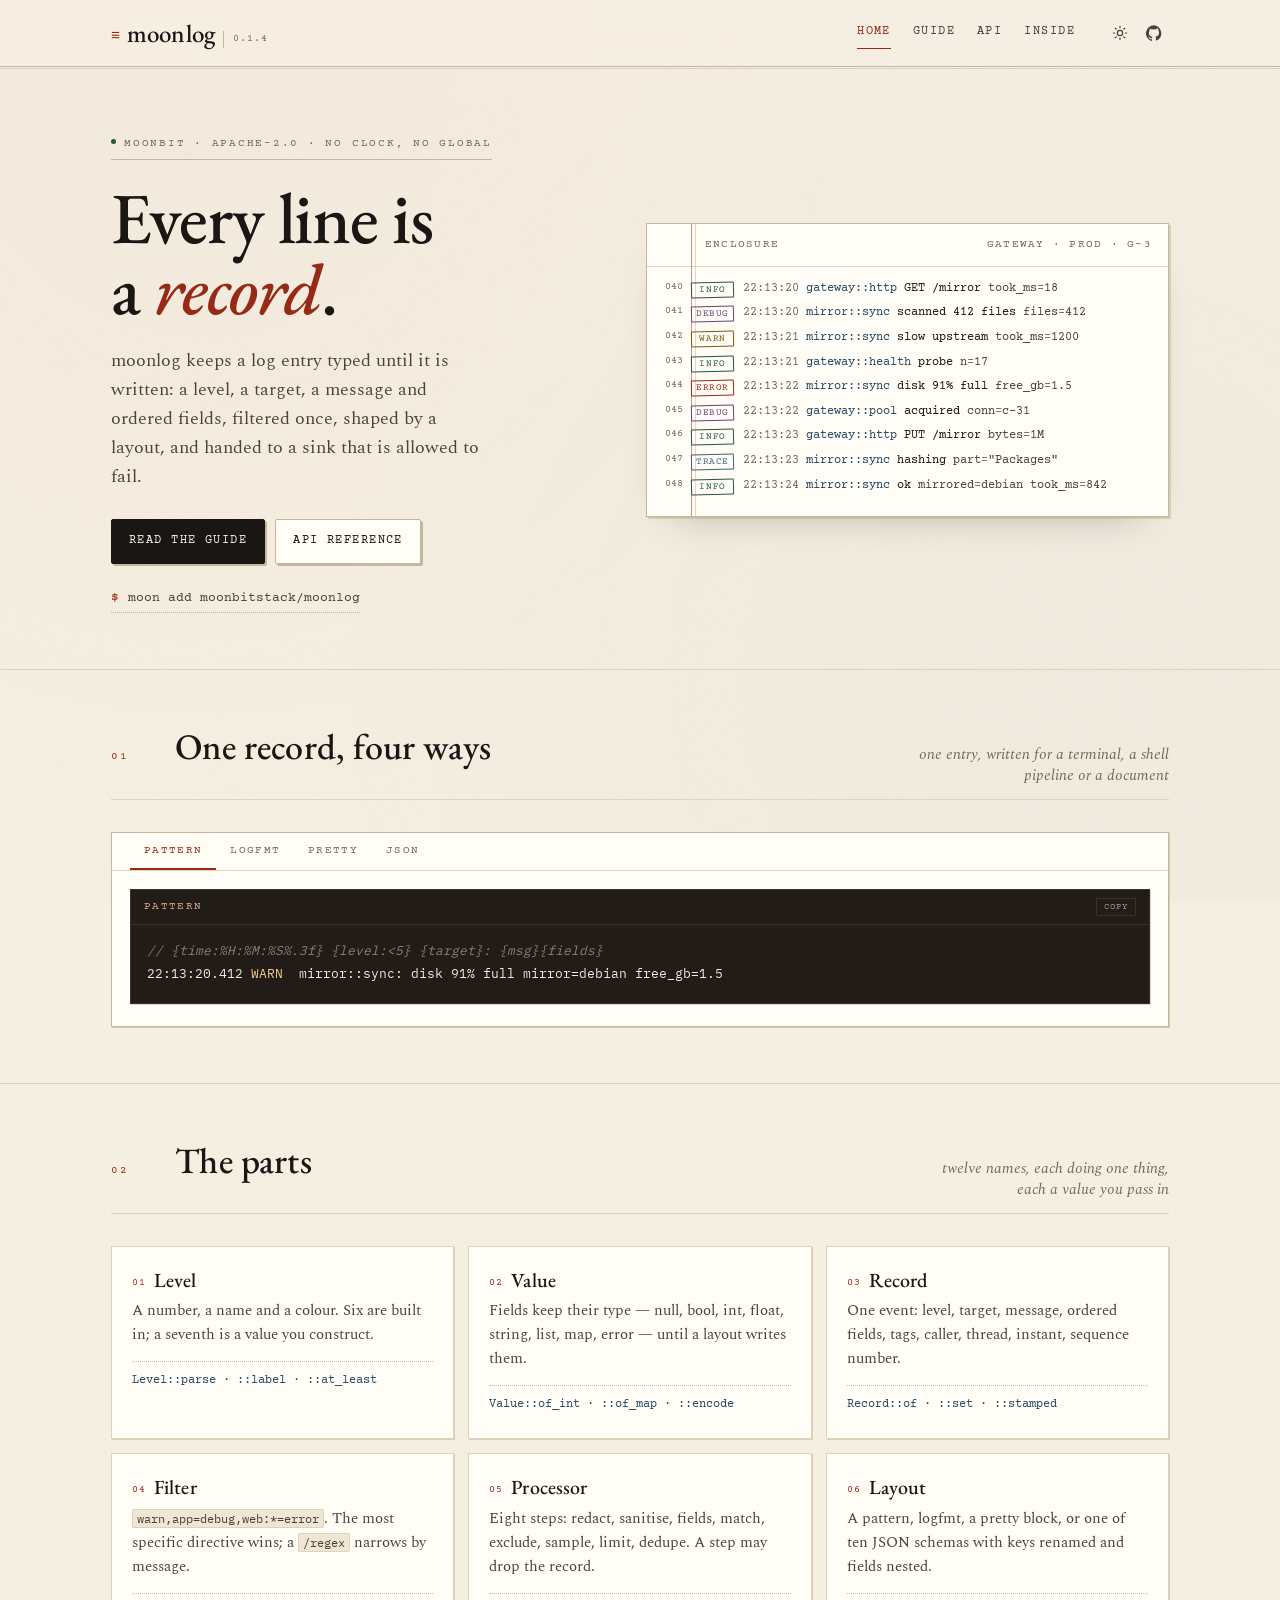
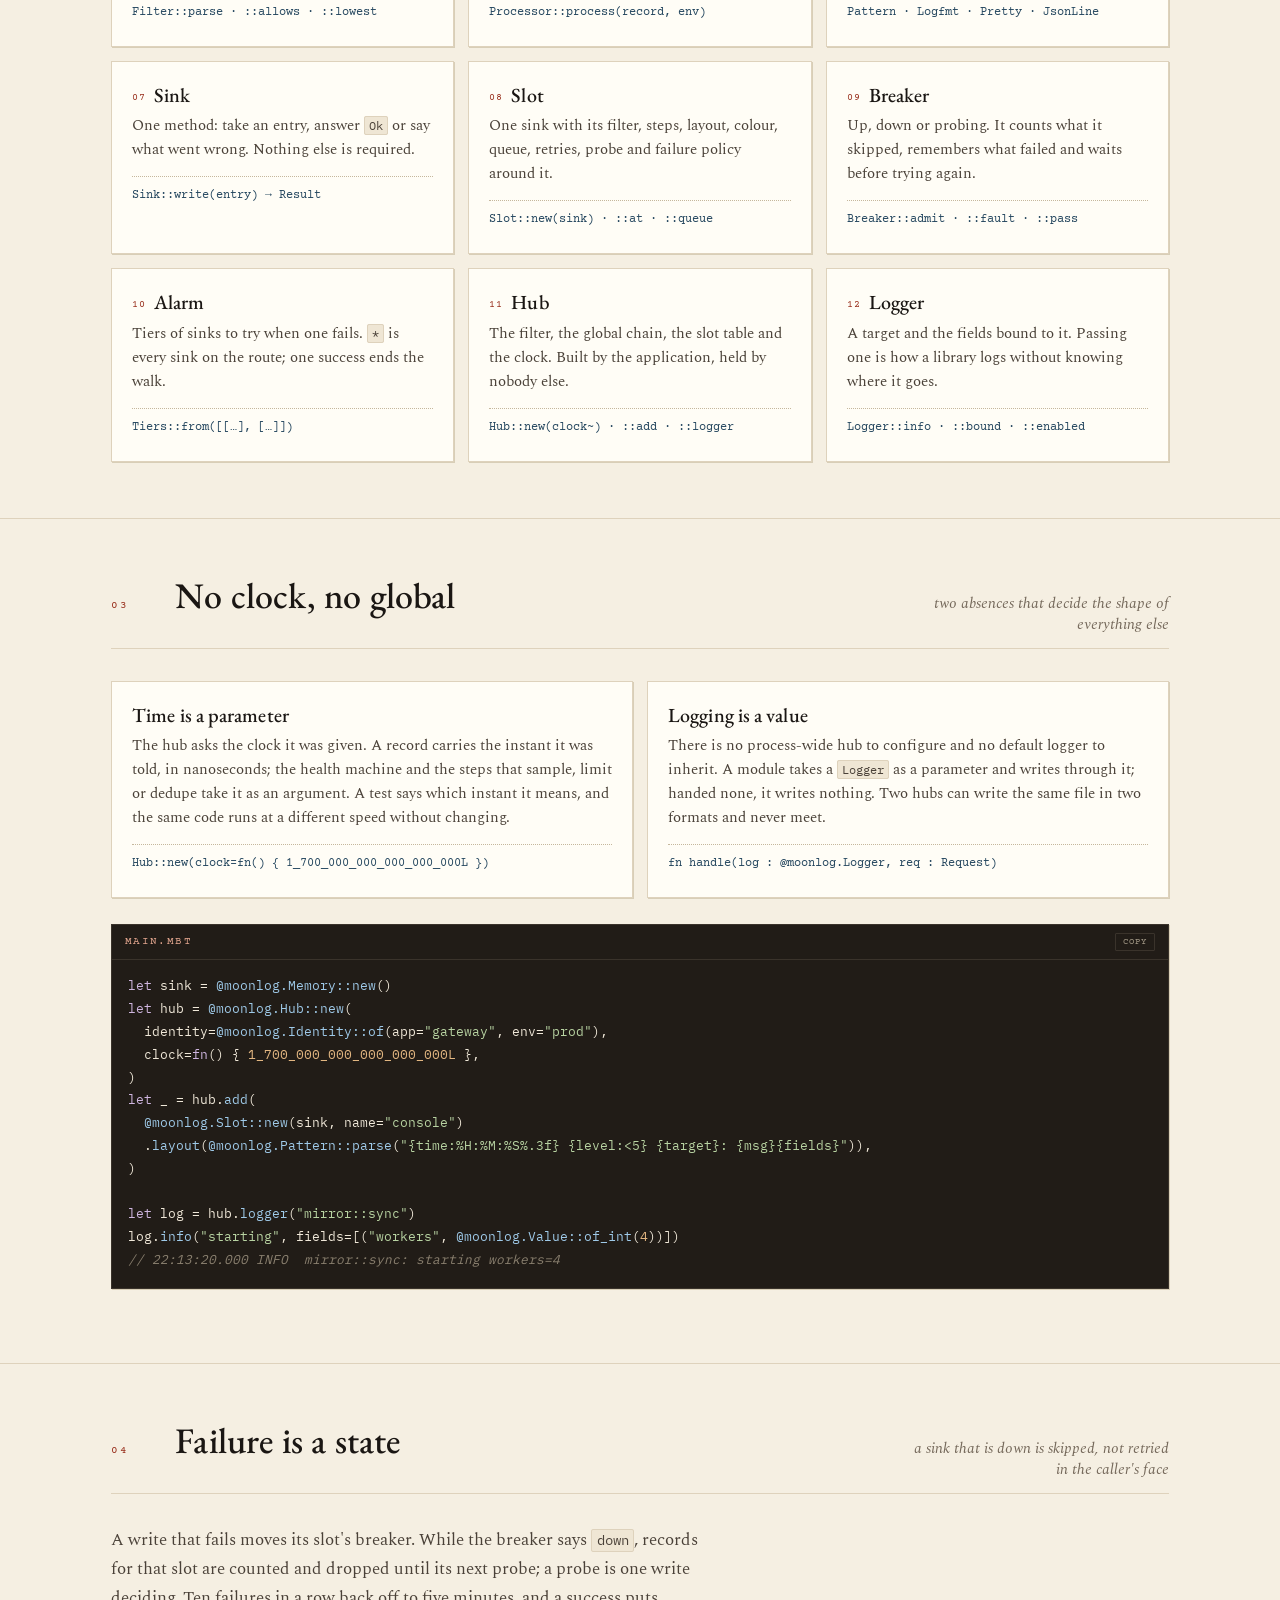
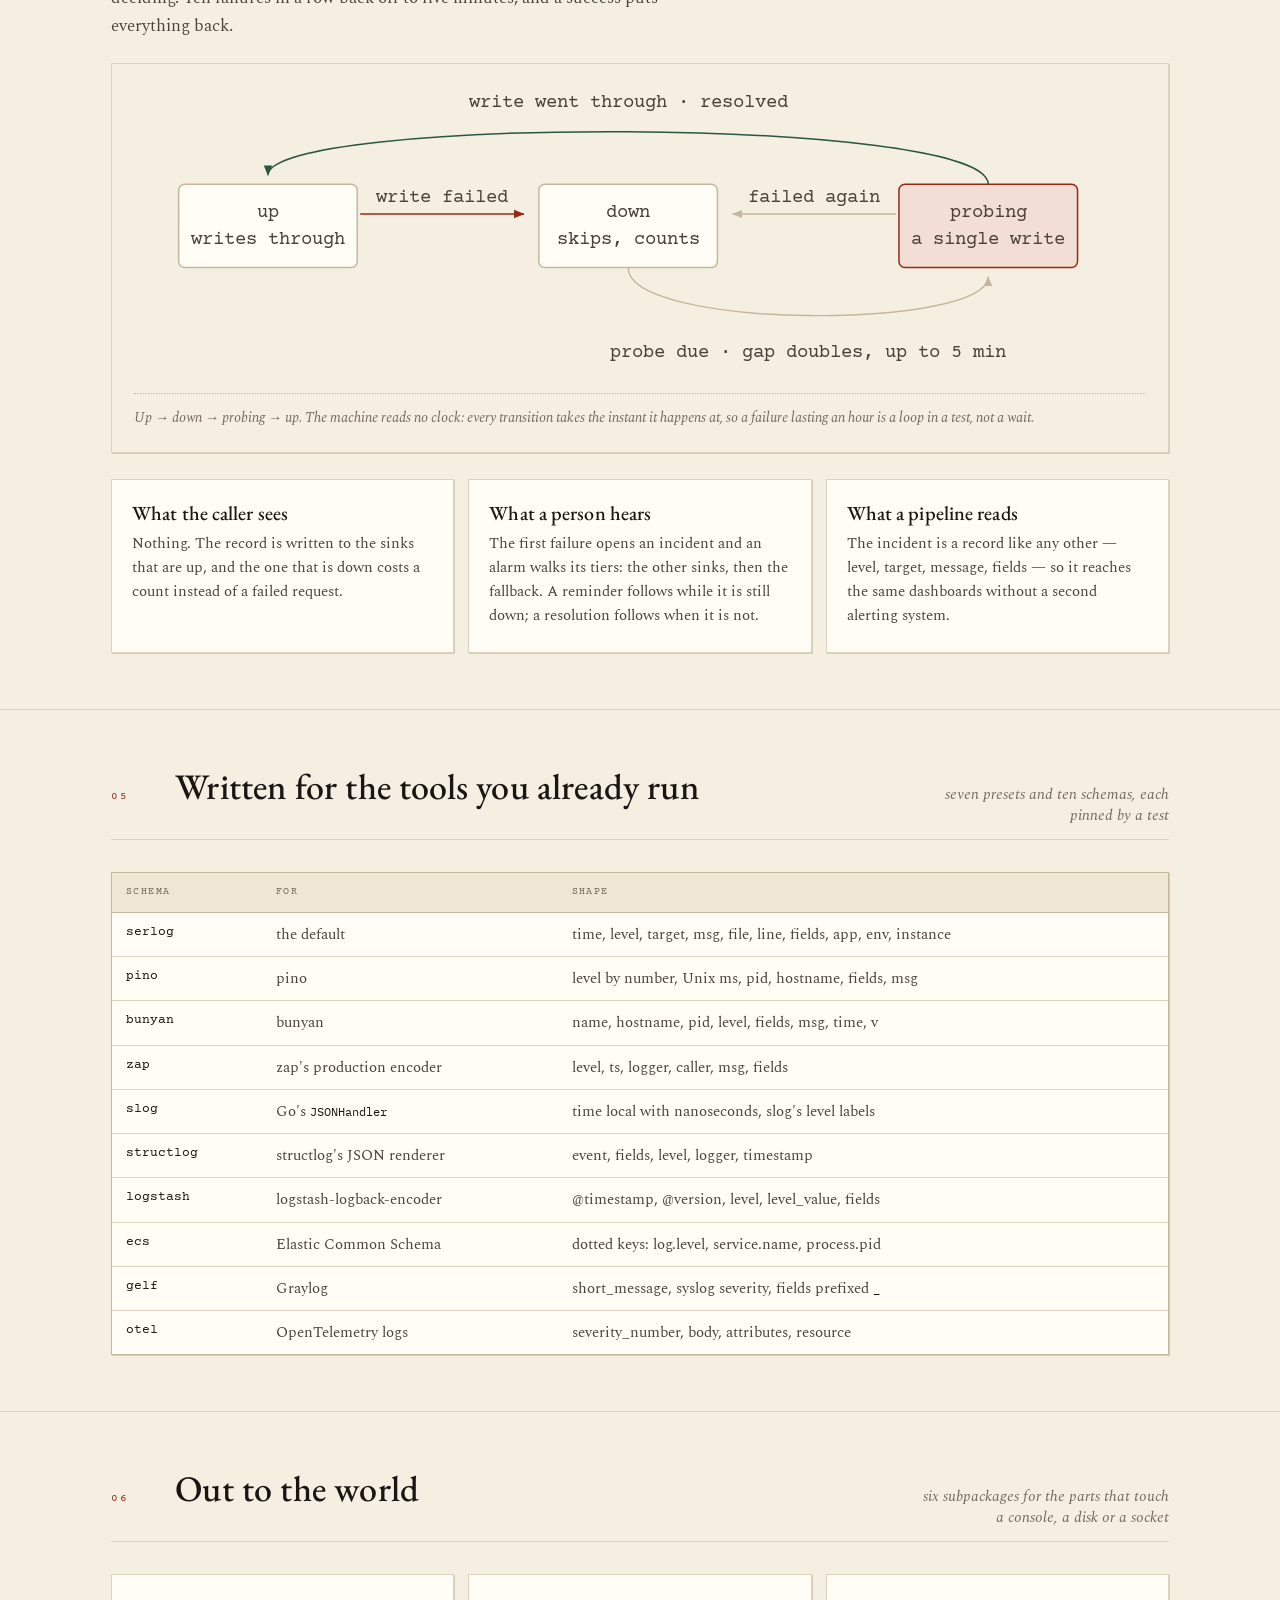
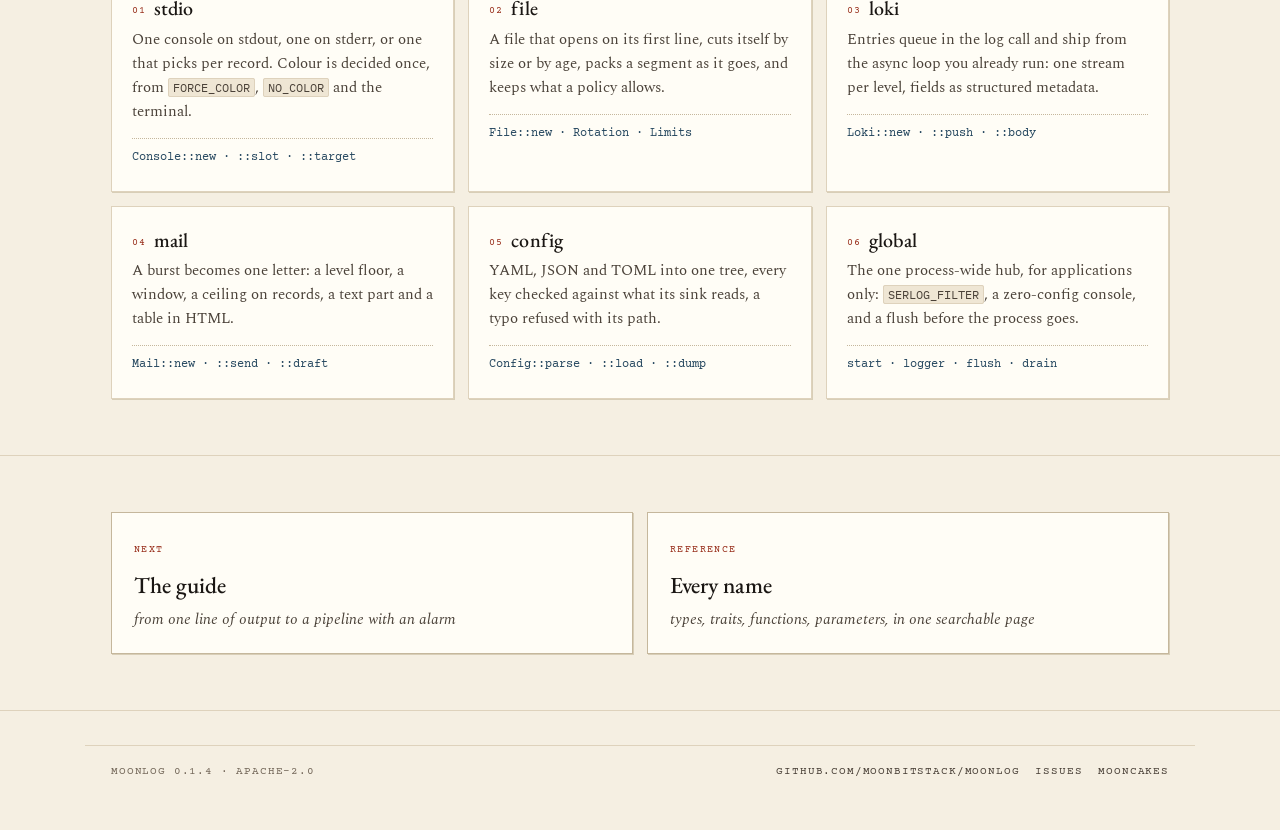
==== commit 459ec498: "docs(moonlog): the pages say 0.1.4. Signed-off-by: Leo Cheng (heke1228) <chengkelfan@qq.com>" ====
--- a/docs/index.html
+++ b/docs/index.html
@@ -38,7 +38,7 @@
         <a class="wordmark" href="index.html">
           <span class="glyph">≡</span>
           <span>moonlog</span>
-          <span class="ver">0.1.3</span>
+          <span class="ver">0.1.4</span>
         </a>
         <nav class="site" aria-label="Main">
           <a href="index.html" aria-current="page">Home</a>
@@ -466,7 +466,7 @@
 
     <footer>
       <div class="wrap">
-        <span>moonlog 0.1.3 · Apache-2.0</span>
+        <span>moonlog 0.1.4 · Apache-2.0</span>
         <span class="sep"></span>
         <a href="https://github.com/moonbitstack/moonlog">github.com/moonbitstack/moonlog</a>
         <a href="https://github.com/moonbitstack/moonlog/issues">issues</a>
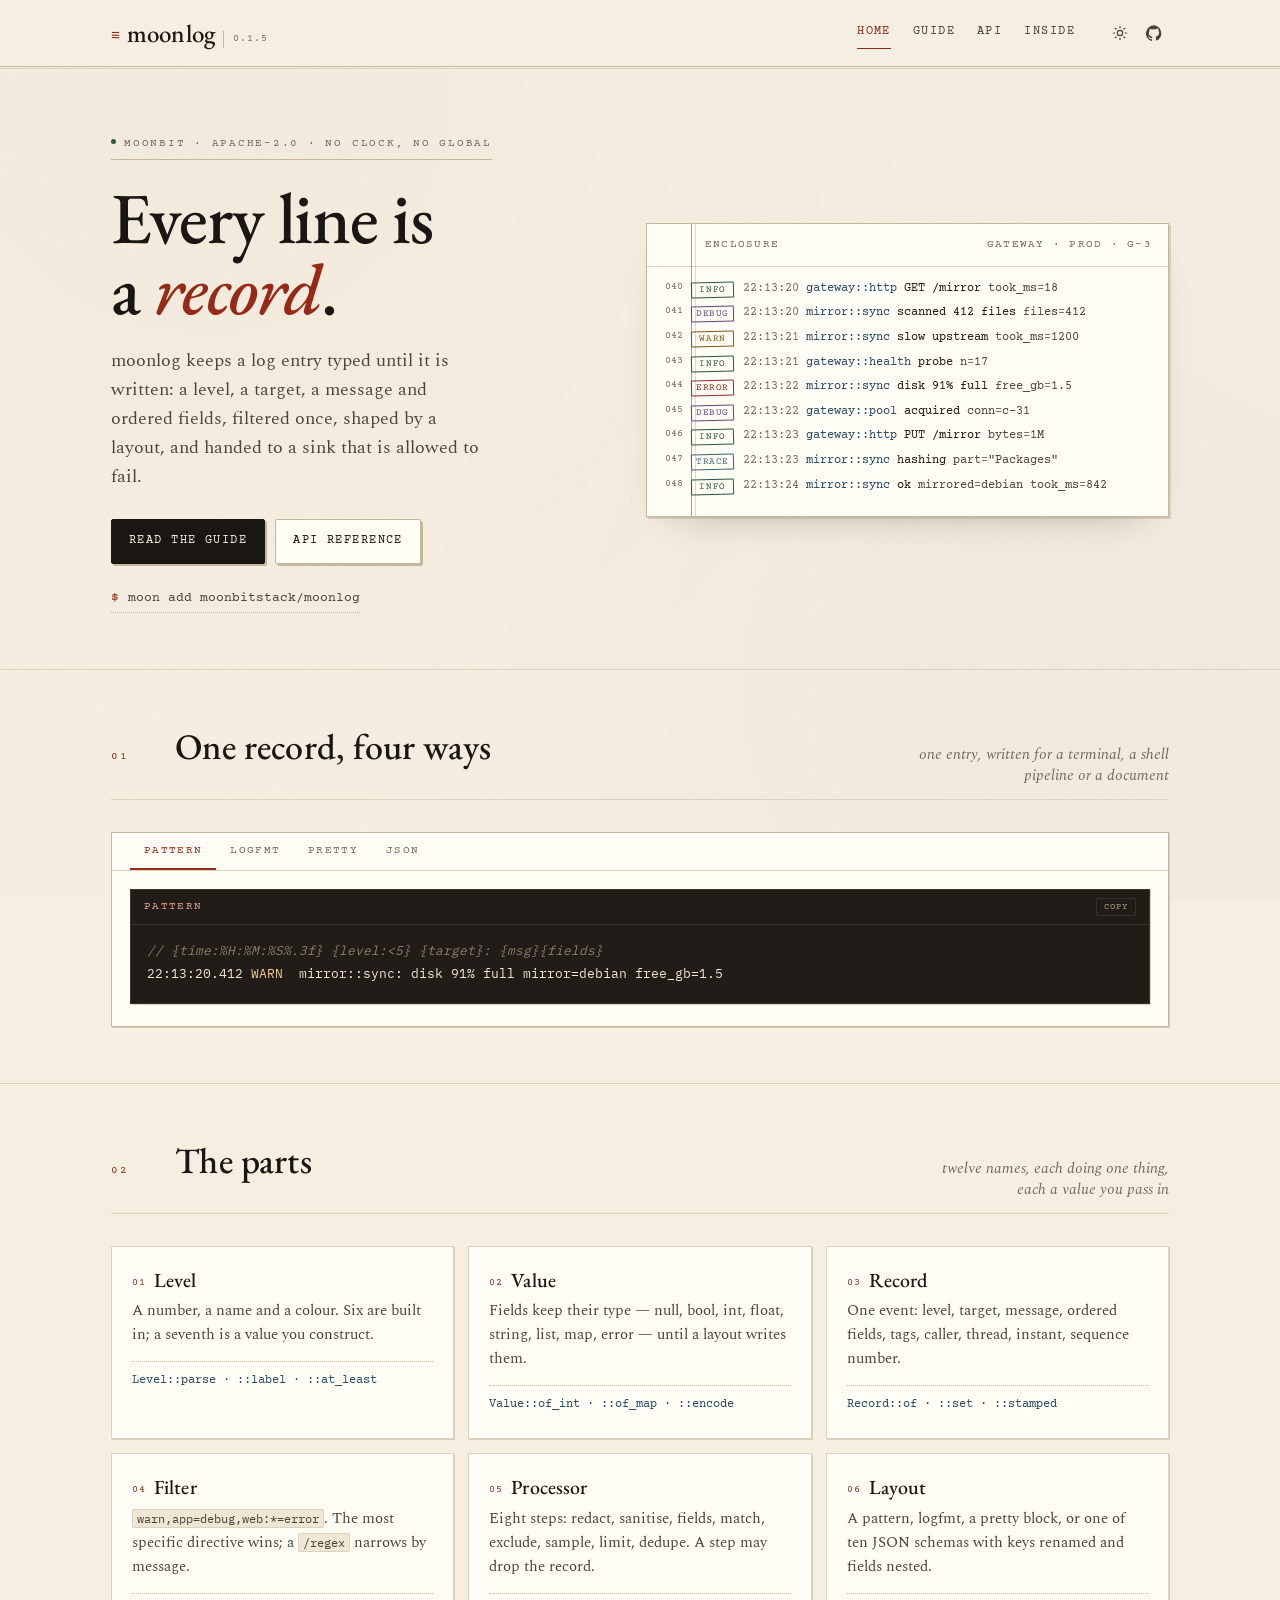
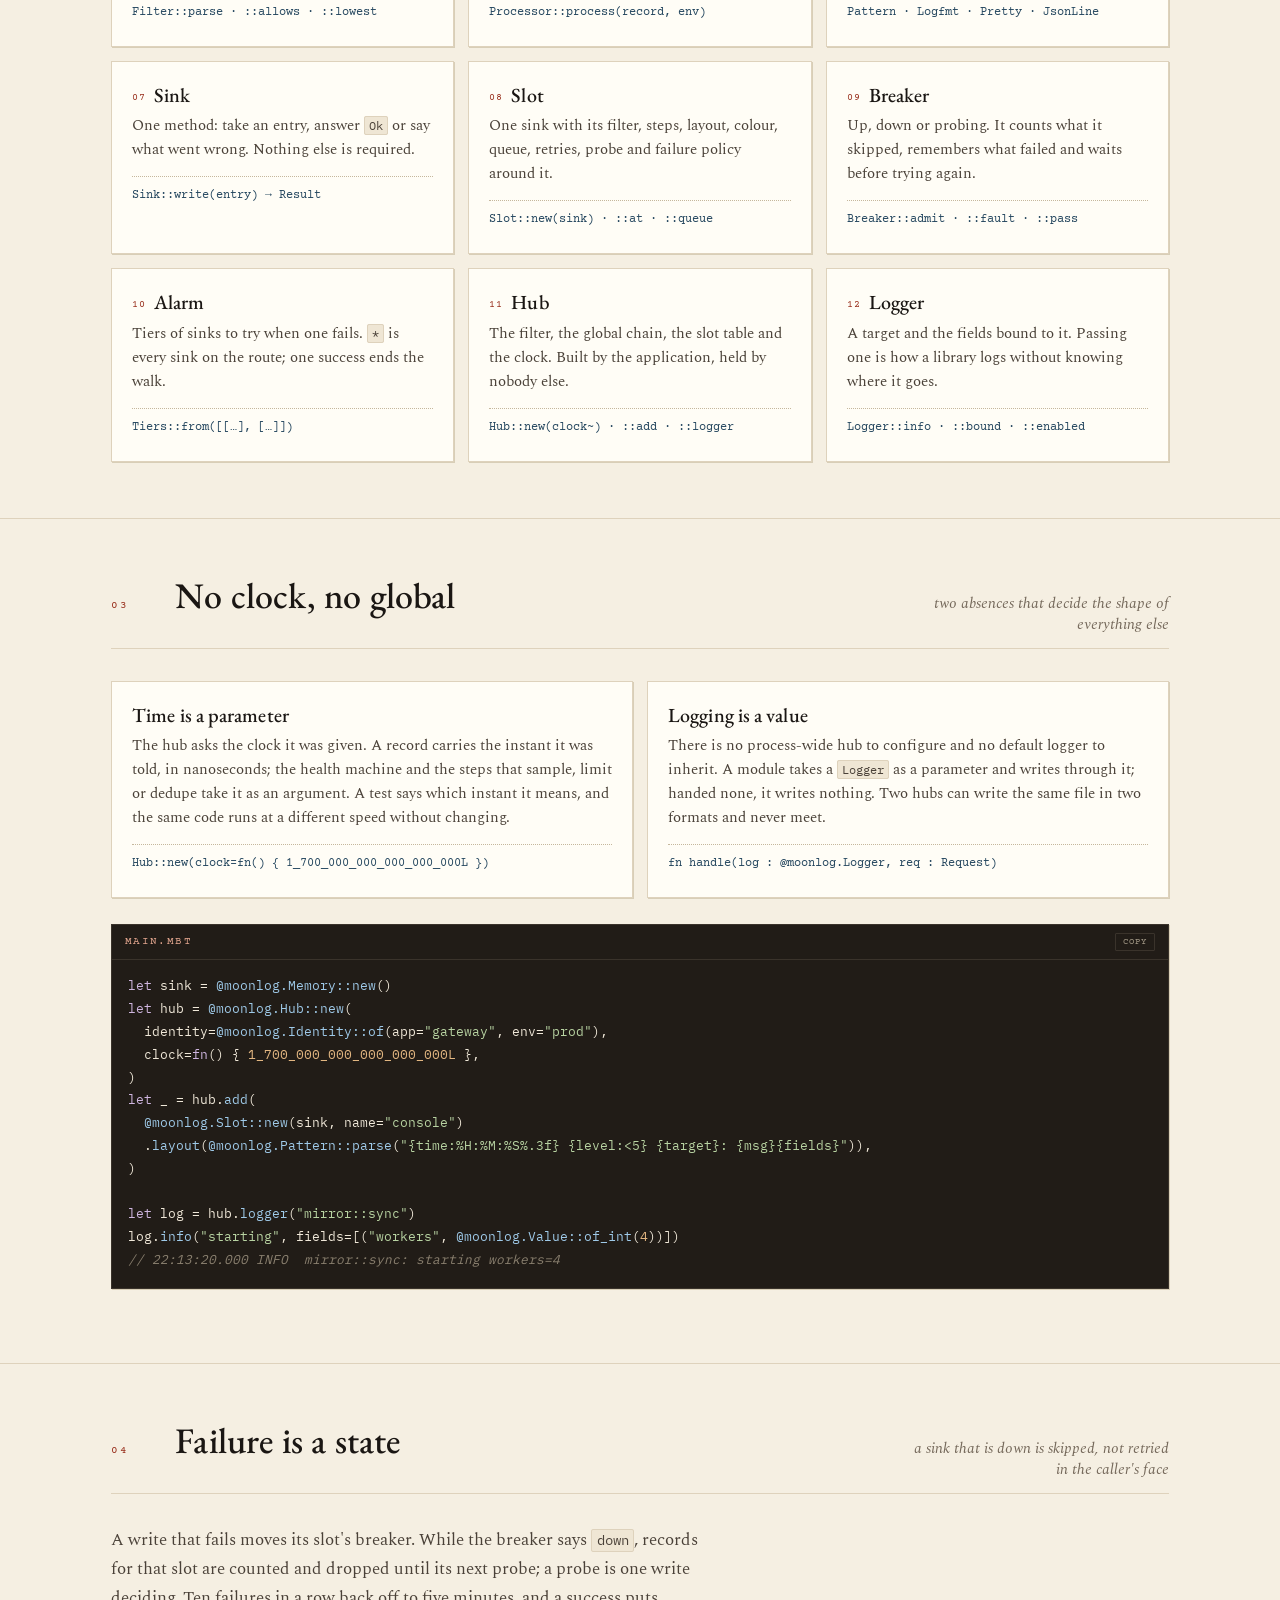
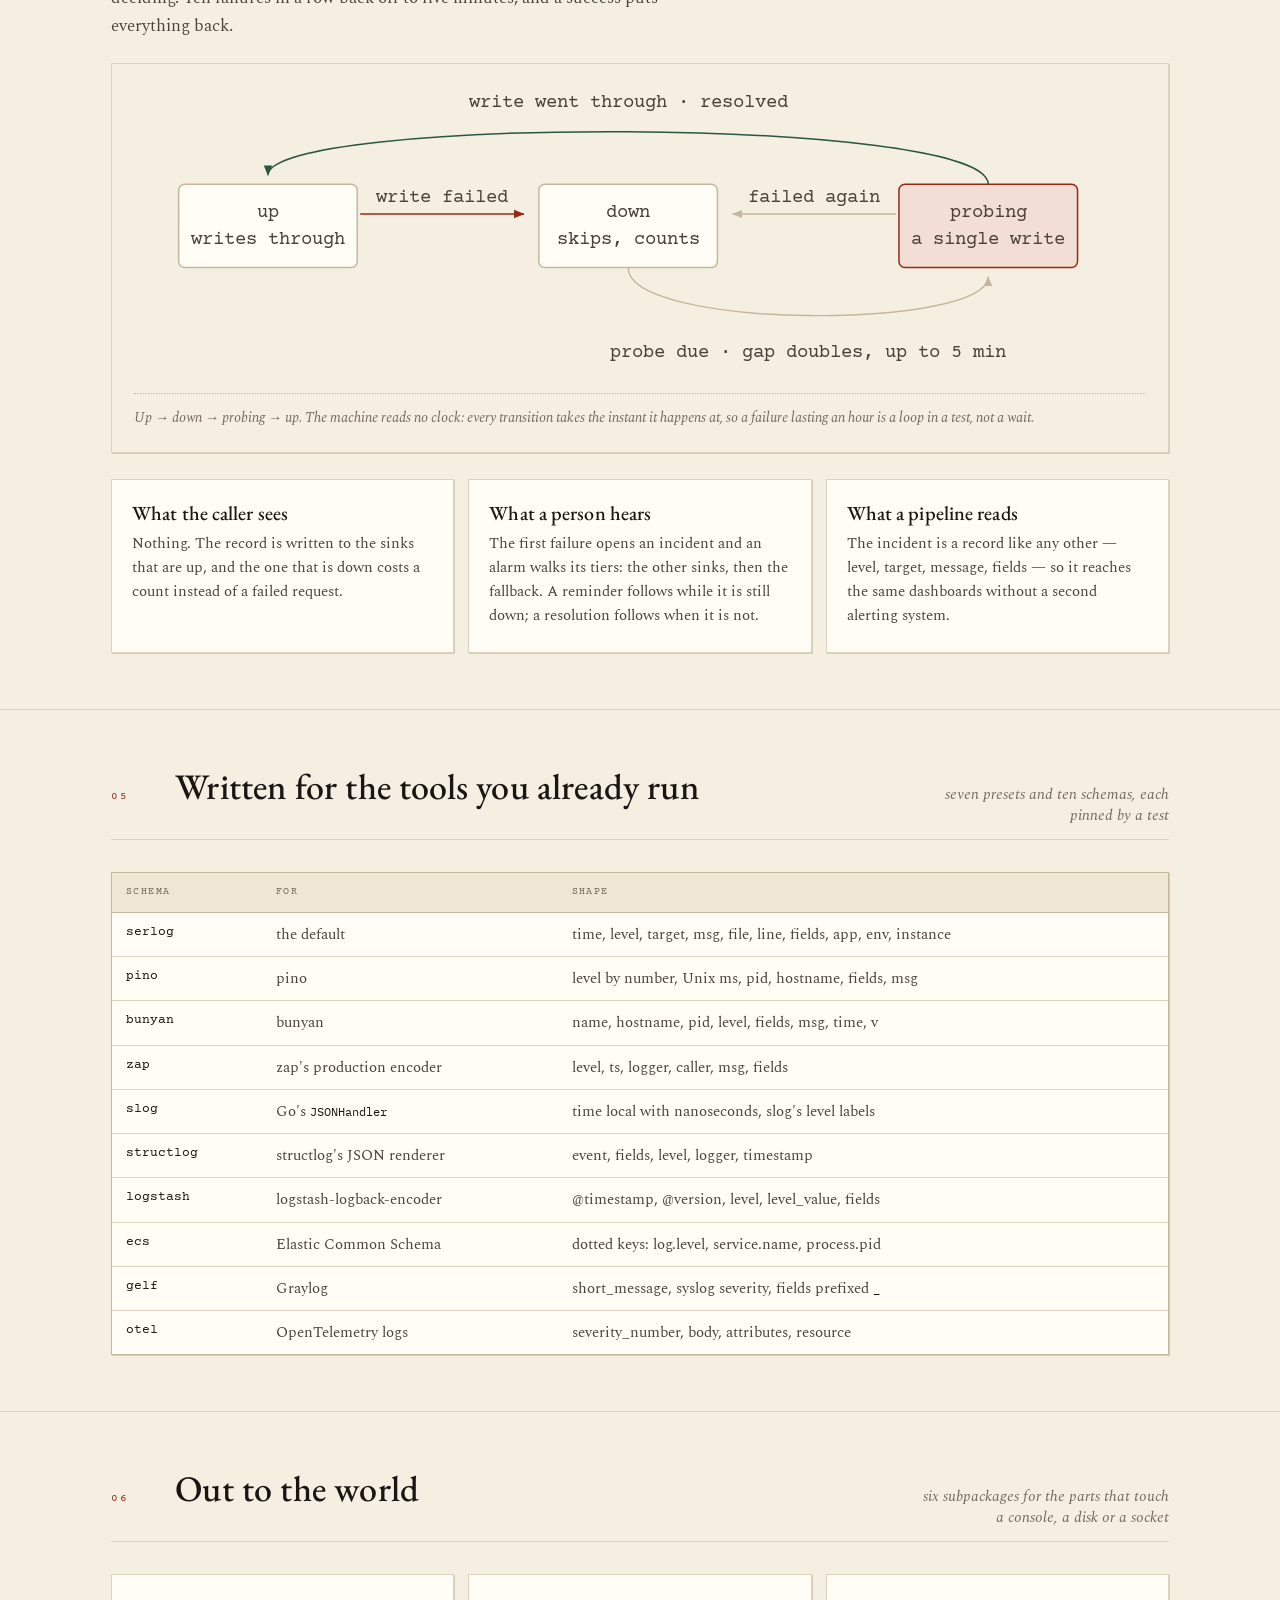
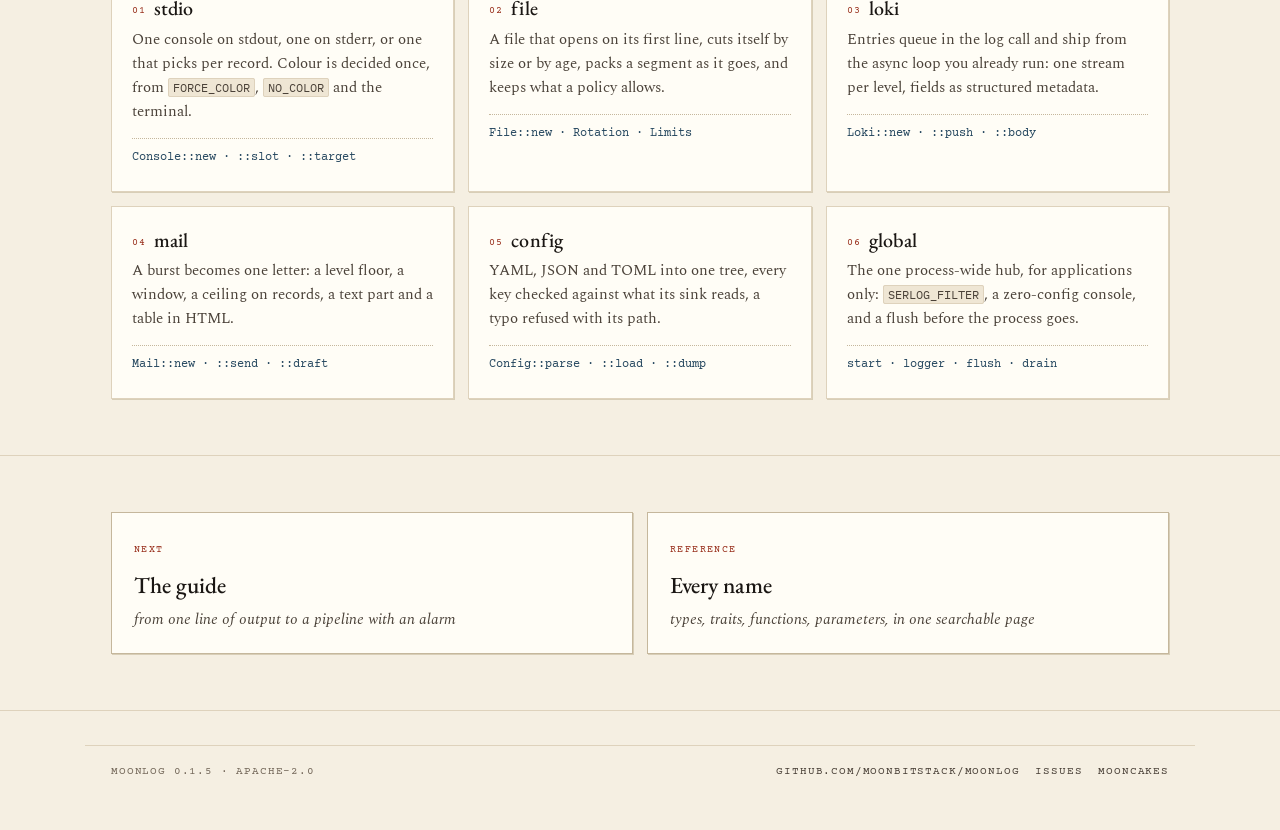
==== commit b0871952: "chore(moonlog): a full keyword list for mooncakes search; moonlog 0.1.5. Signed-off-by: Leo Cheng (h" ====
--- a/docs/index.html
+++ b/docs/index.html
@@ -38,7 +38,7 @@
         <a class="wordmark" href="index.html">
           <span class="glyph">≡</span>
           <span>moonlog</span>
-          <span class="ver">0.1.4</span>
+          <span class="ver">0.1.5</span>
         </a>
         <nav class="site" aria-label="Main">
           <a href="index.html" aria-current="page">Home</a>
@@ -466,7 +466,7 @@
 
     <footer>
       <div class="wrap">
-        <span>moonlog 0.1.4 · Apache-2.0</span>
+        <span>moonlog 0.1.5 · Apache-2.0</span>
         <span class="sep"></span>
         <a href="https://github.com/moonbitstack/moonlog">github.com/moonbitstack/moonlog</a>
         <a href="https://github.com/moonbitstack/moonlog/issues">issues</a>
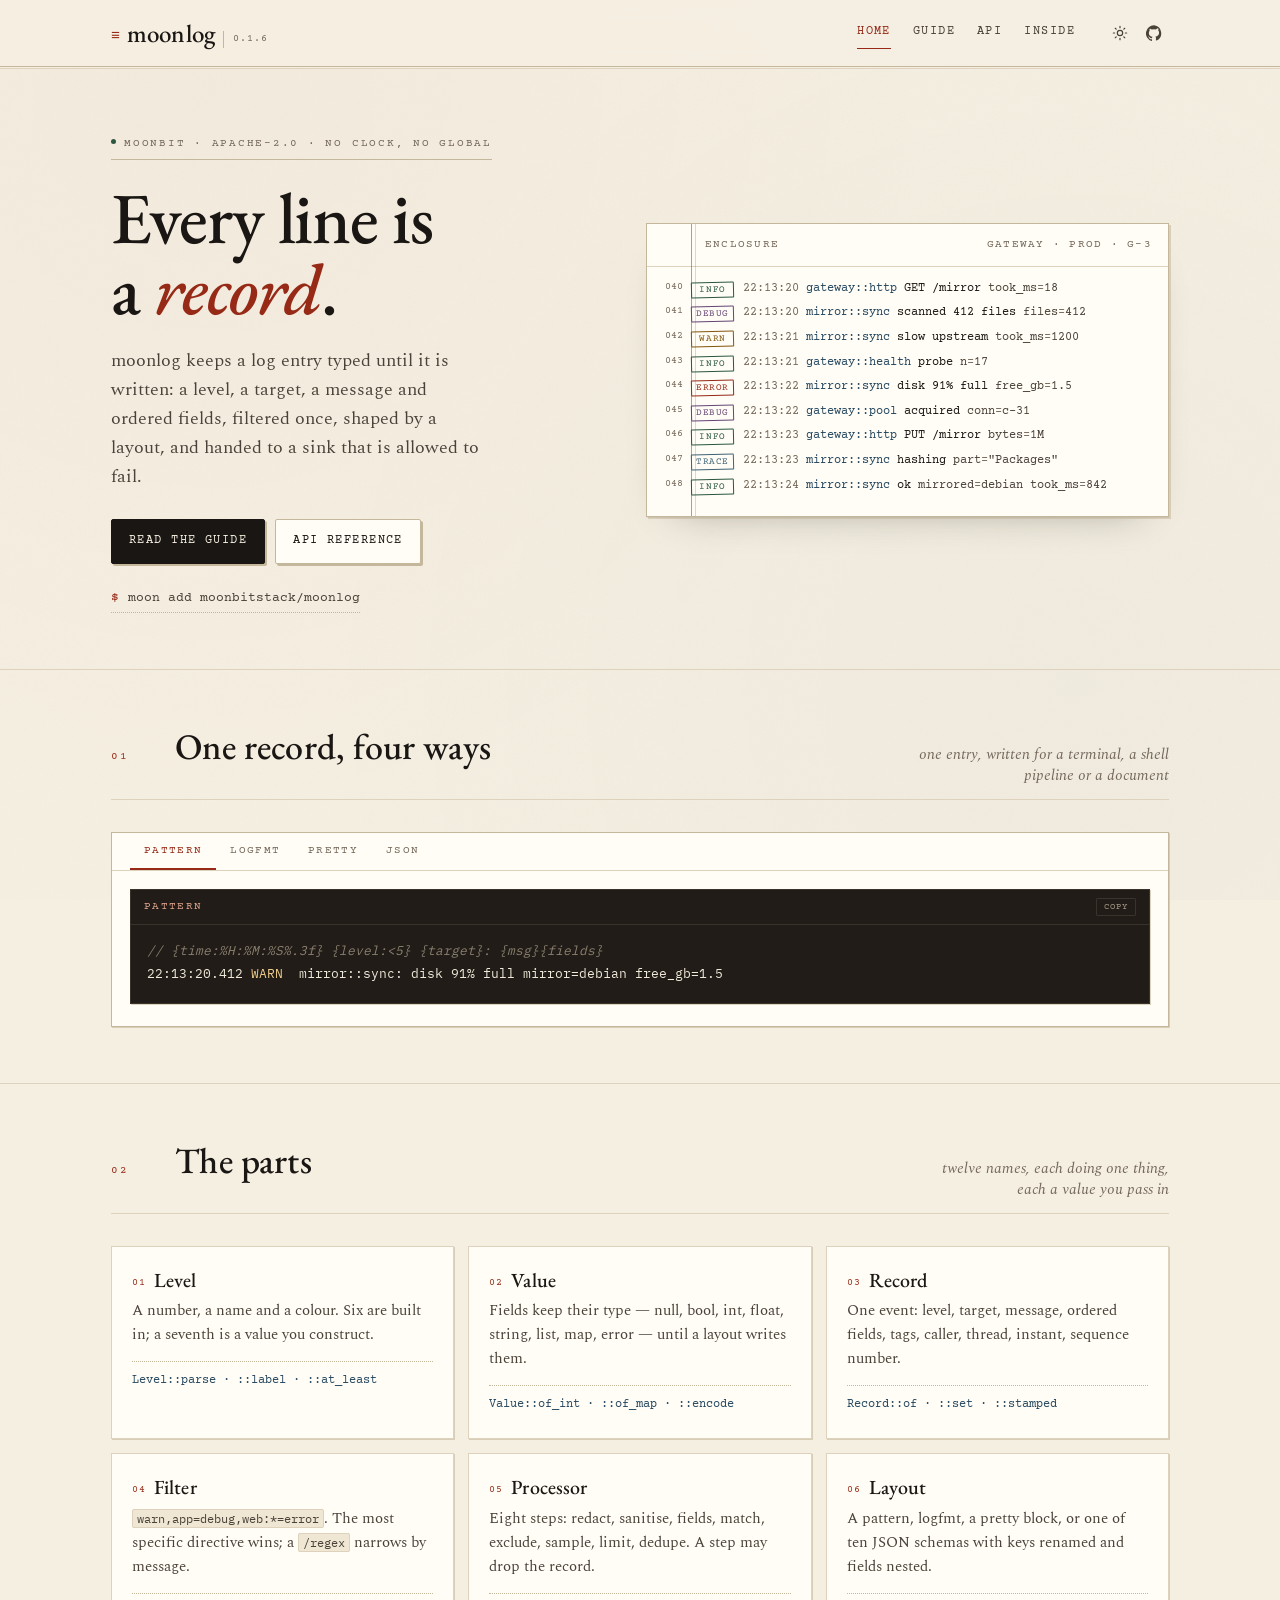
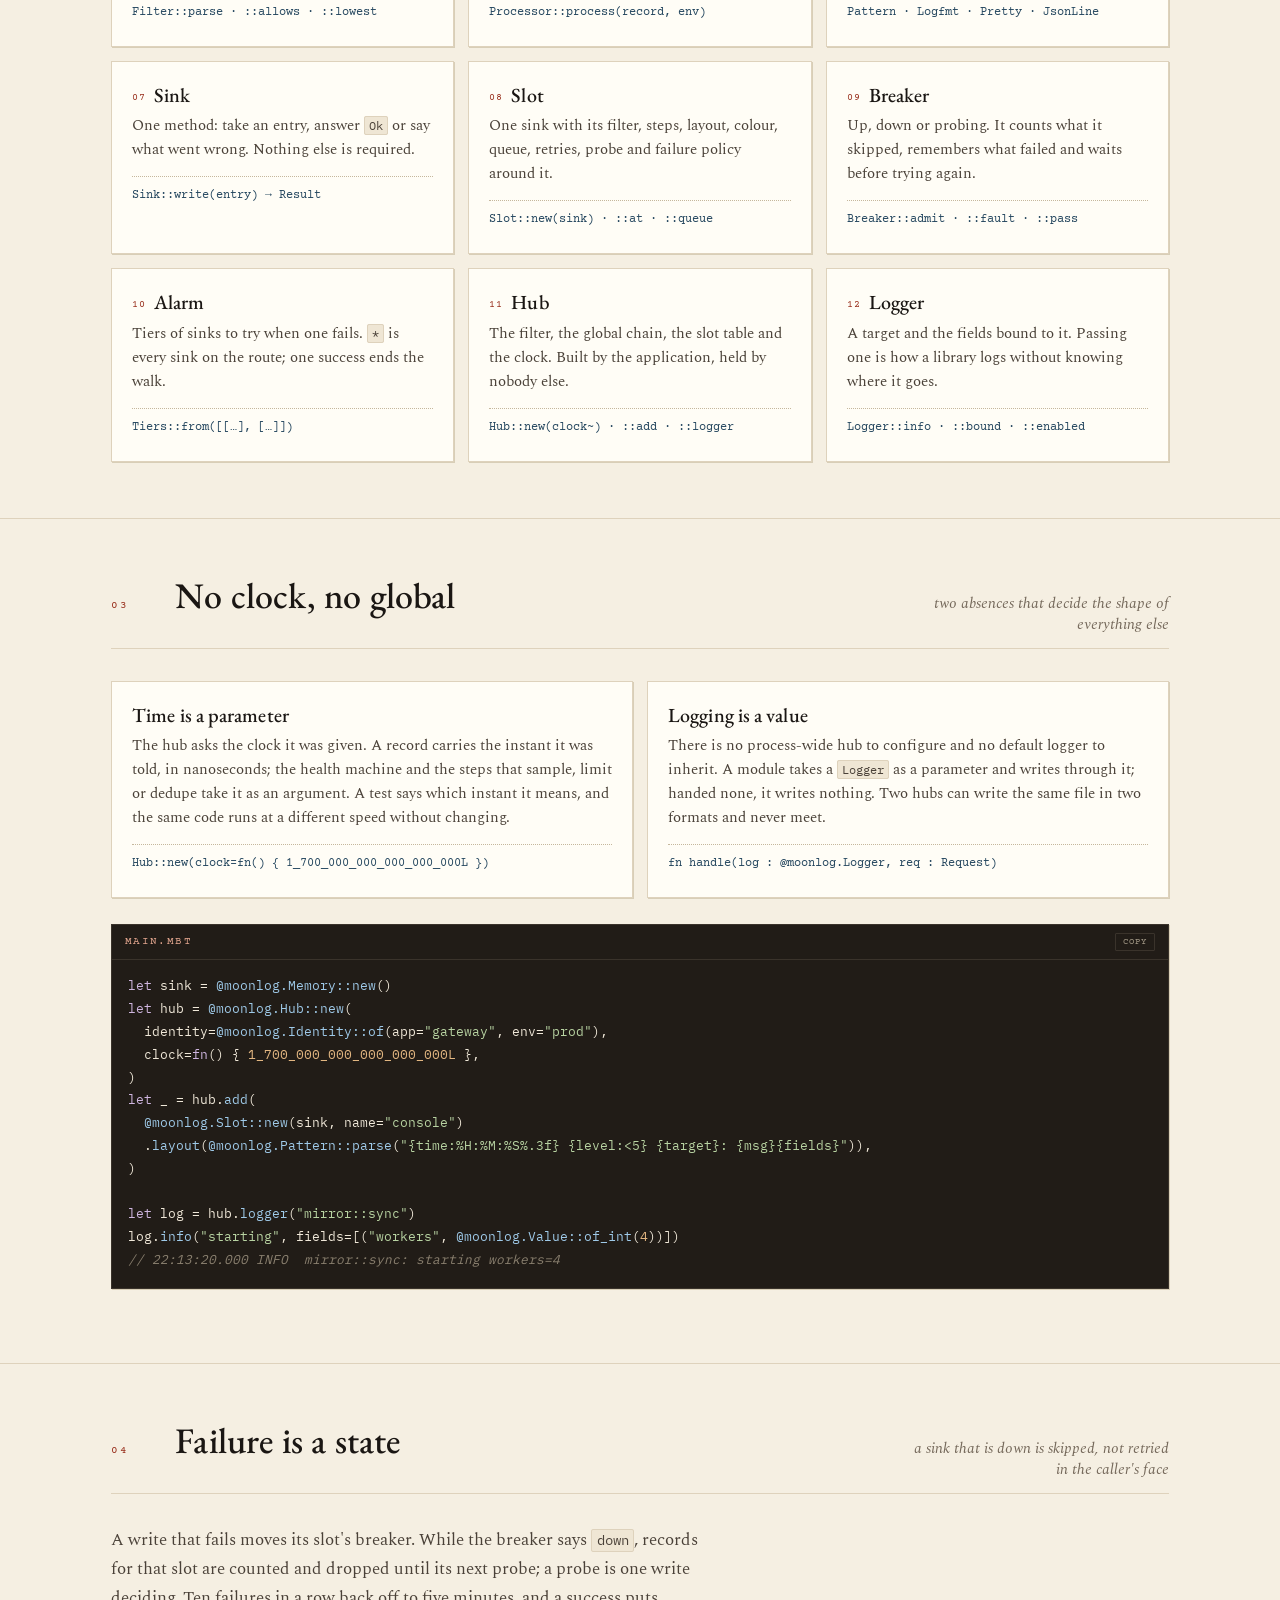
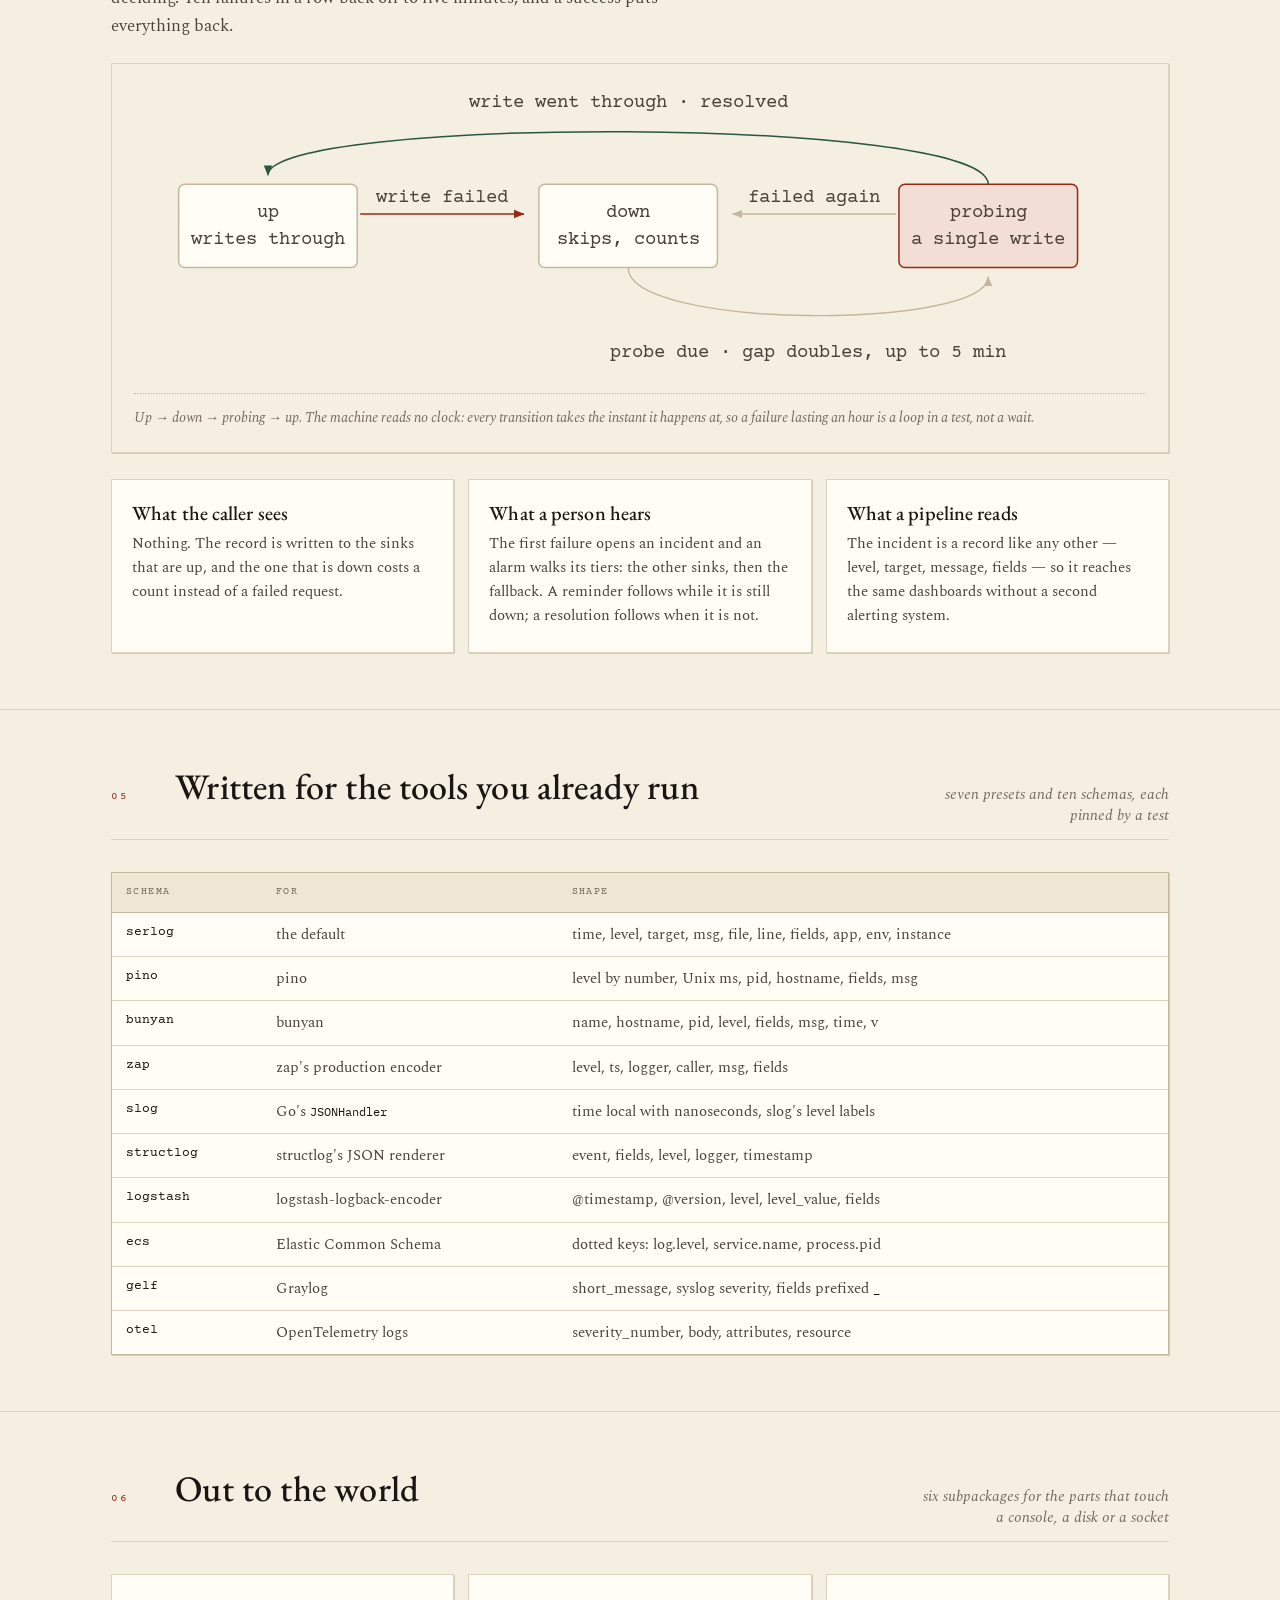
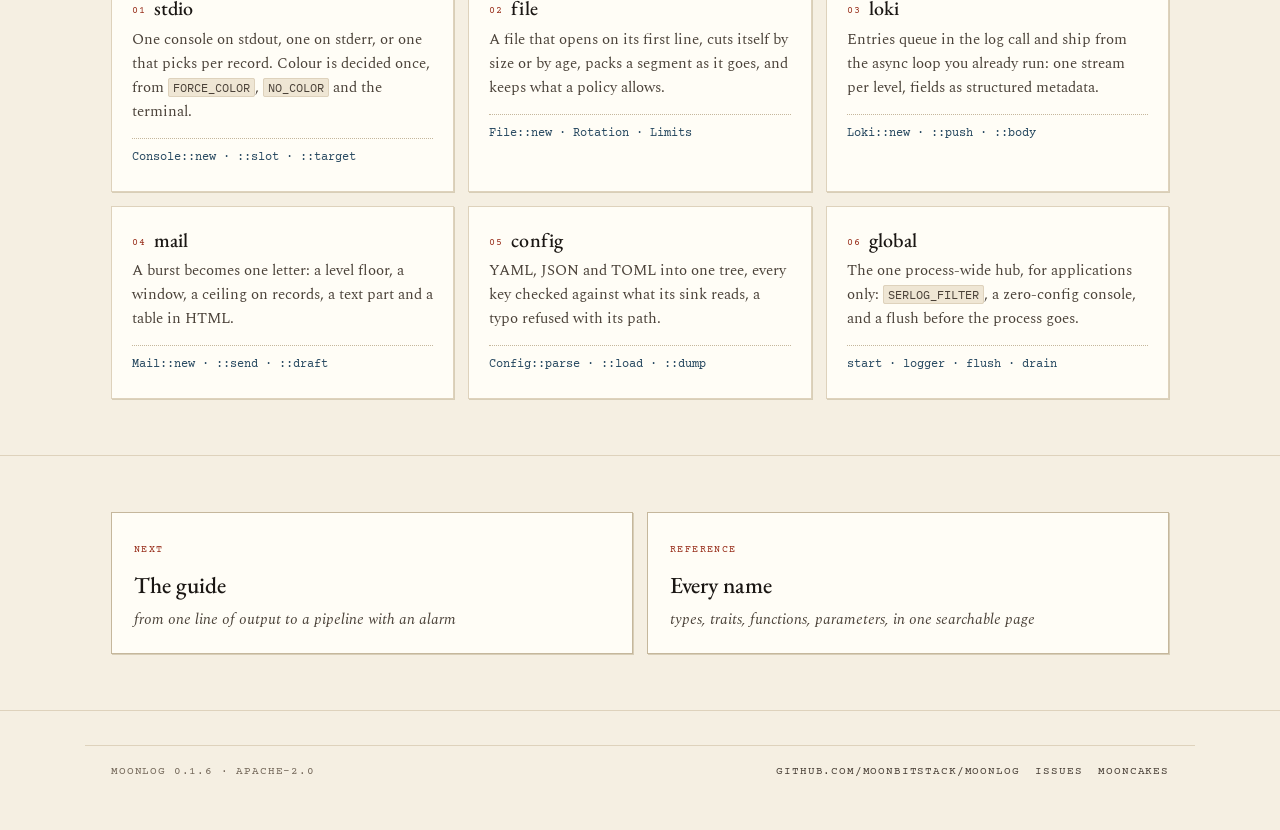
==== commit fba5b90e: "chore(moonlog): moonlog 0.1.6, with its dependencies at their latest. Signed-off-by: Leo Cheng (heke" ====
--- a/docs/index.html
+++ b/docs/index.html
@@ -38,7 +38,7 @@
         <a class="wordmark" href="index.html">
           <span class="glyph">≡</span>
           <span>moonlog</span>
-          <span class="ver">0.1.5</span>
+          <span class="ver">0.1.6</span>
         </a>
         <nav class="site" aria-label="Main">
           <a href="index.html" aria-current="page">Home</a>
@@ -466,7 +466,7 @@
 
     <footer>
       <div class="wrap">
-        <span>moonlog 0.1.5 · Apache-2.0</span>
+        <span>moonlog 0.1.6 · Apache-2.0</span>
         <span class="sep"></span>
         <a href="https://github.com/moonbitstack/moonlog">github.com/moonbitstack/moonlog</a>
         <a href="https://github.com/moonbitstack/moonlog/issues">issues</a>
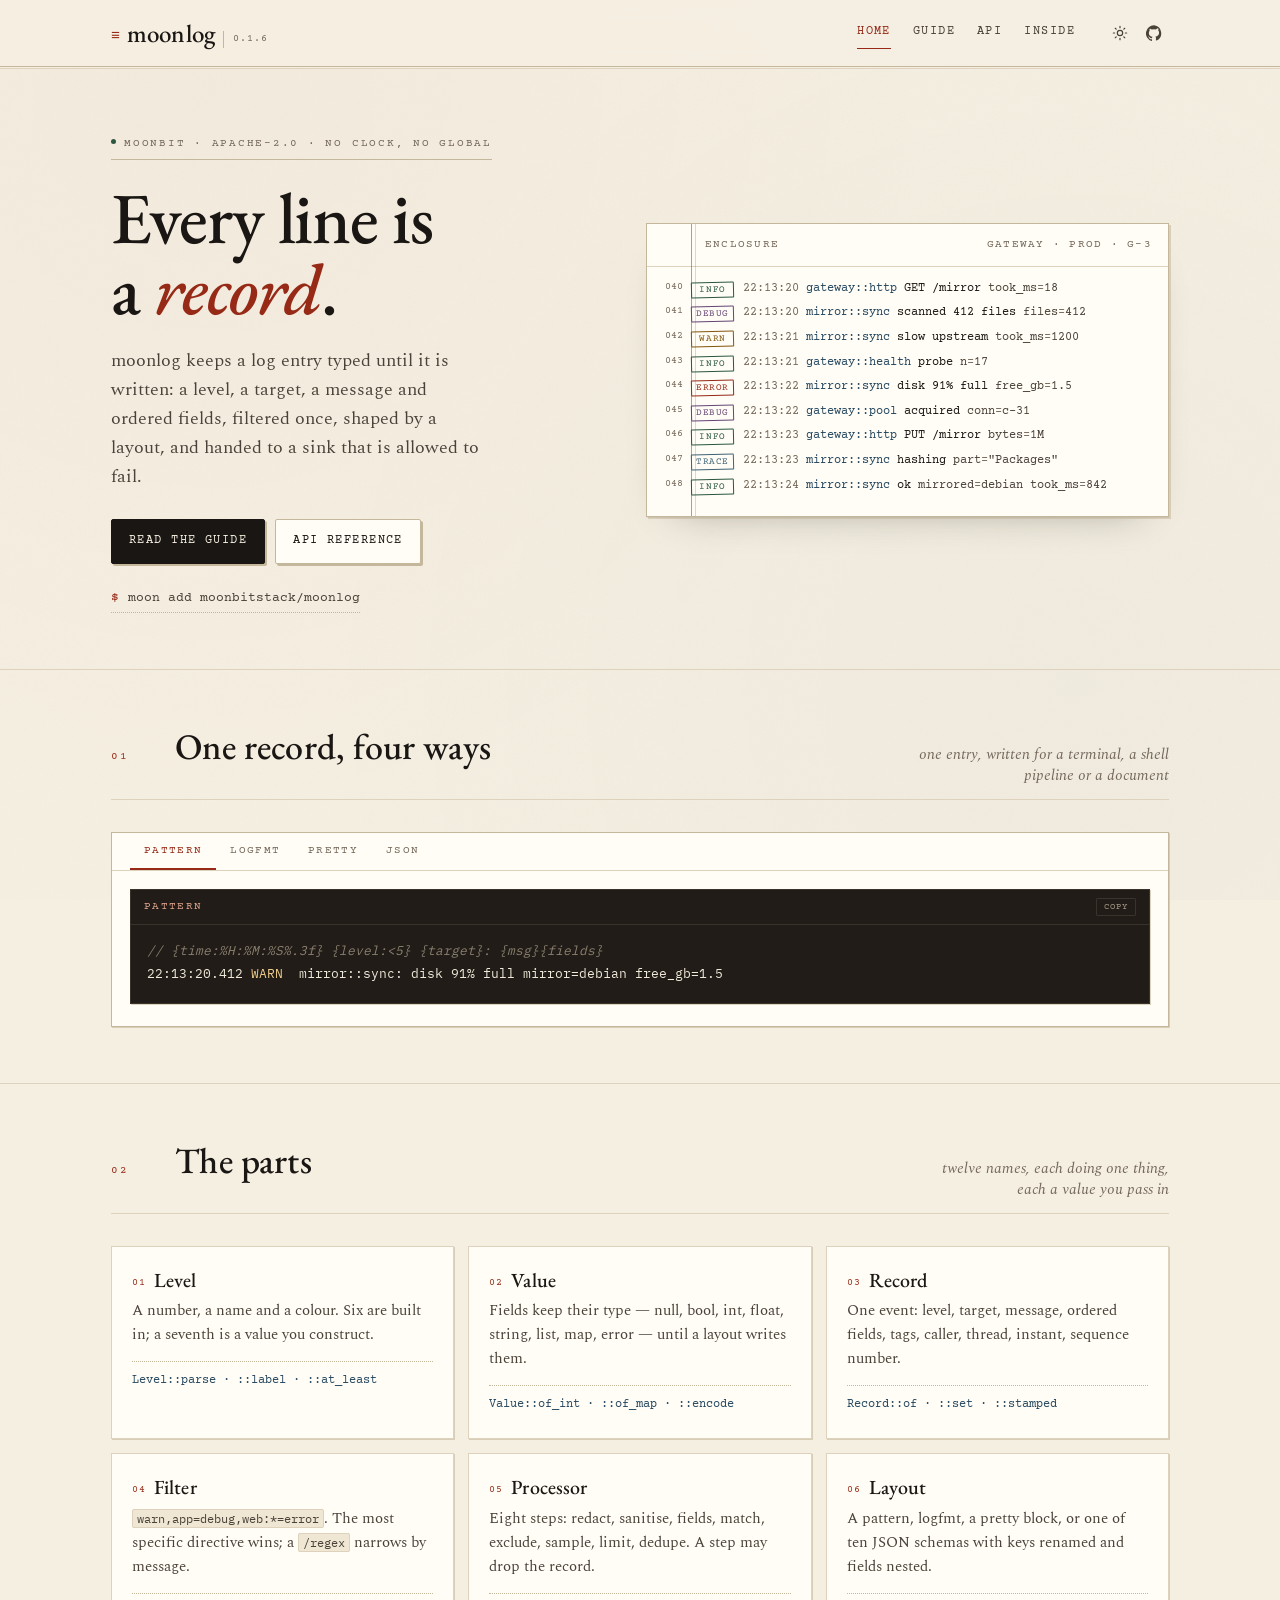
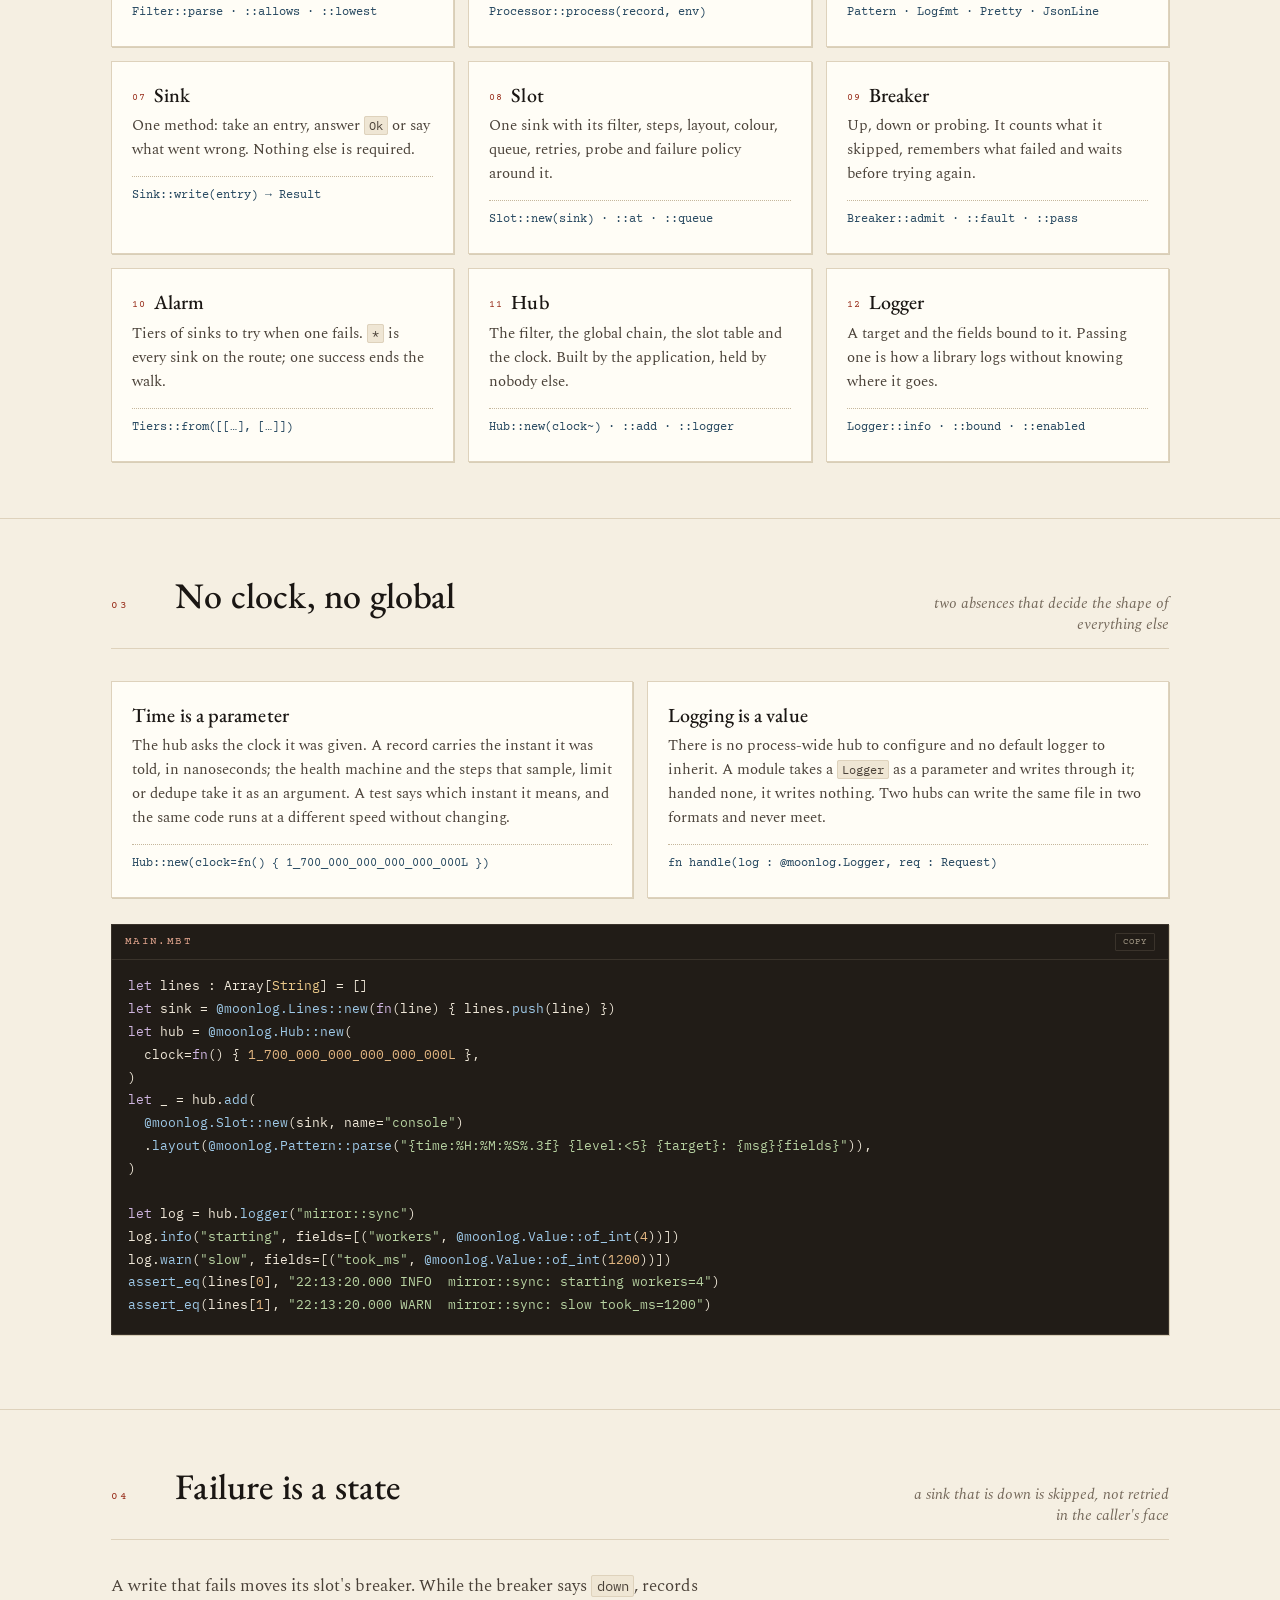
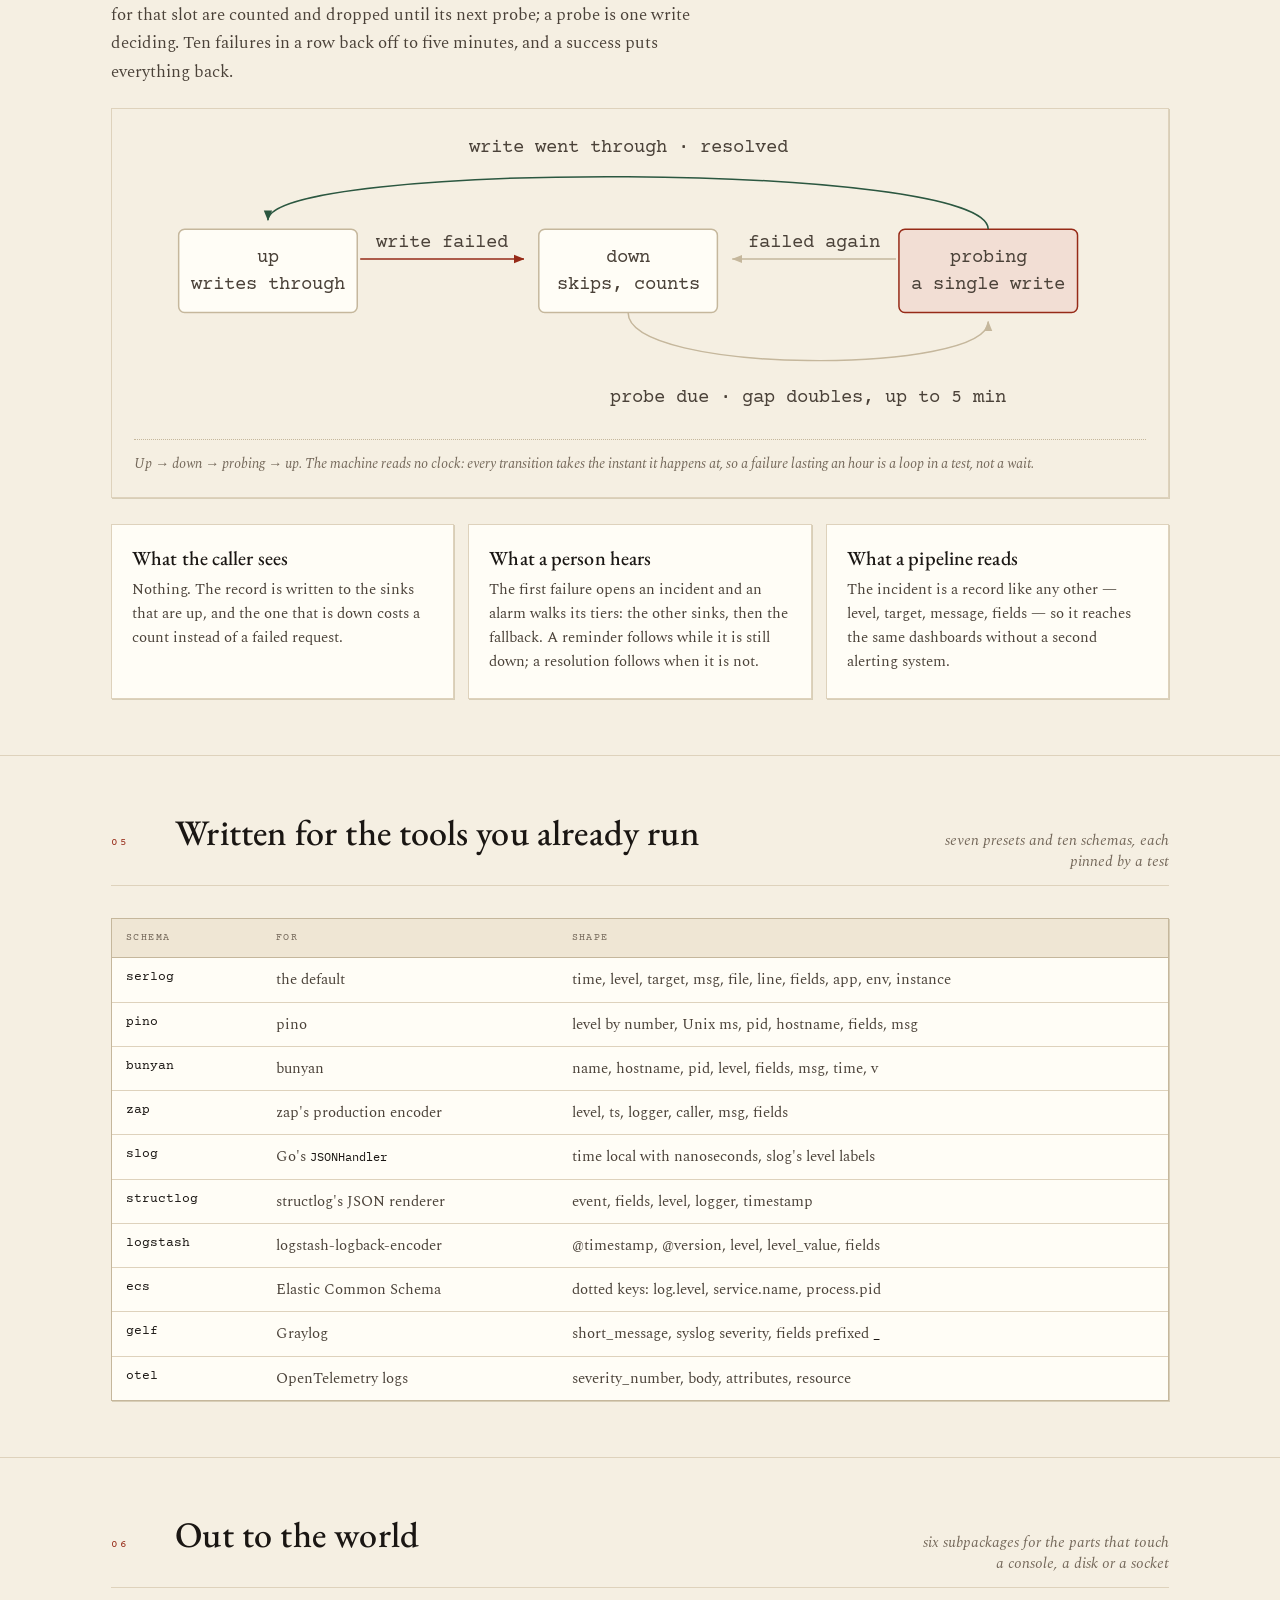
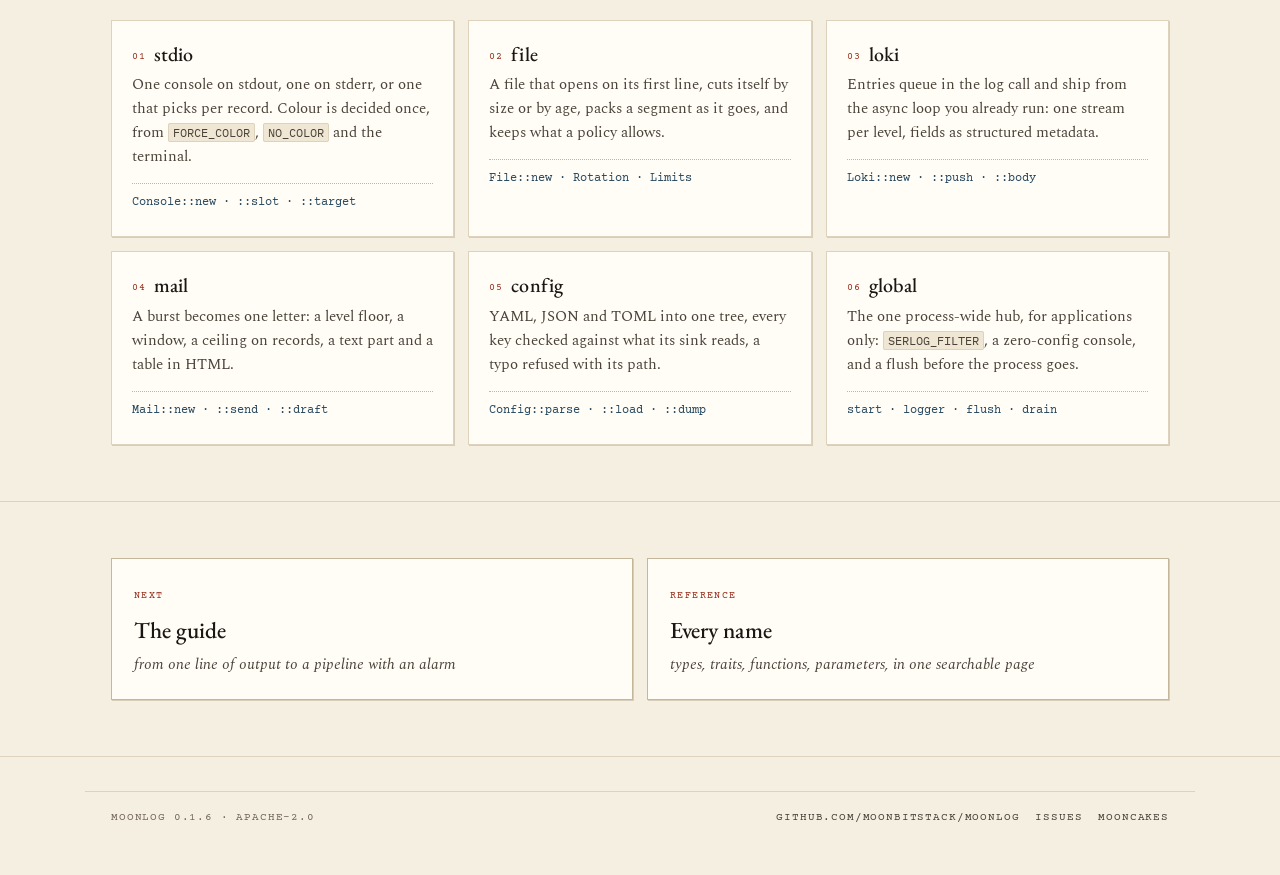
==== commit aba3760b: "docs(moonlog): the blocks the pages show compile, and print what they claim. The README and the guid" ====
--- a/docs/index.html
+++ b/docs/index.html
@@ -273,9 +273,9 @@
 
           <div class="code" style="margin-top: 26px">
             <header><span class="tag">main.mbt</span><button class="copy" data-copy>copy</button></header>
-            <pre><span class="kw">let</span> sink = <span class="fn">@moonlog.Memory::new</span>()
+            <pre><span class="kw">let</span> lines : Array[<span class="ty">String</span>] = []
+<span class="kw">let</span> sink = <span class="fn">@moonlog.Lines::new</span>(<span class="kw">fn</span>(line) { lines.<span class="fn">push</span>(line) })
 <span class="kw">let</span> hub = <span class="fn">@moonlog.Hub::new</span>(
-  identity=<span class="fn">@moonlog.Identity::of</span>(app=<span class="s">"gateway"</span>, env=<span class="s">"prod"</span>),
   clock=<span class="kw">fn</span>() { <span class="n">1_700_000_000_000_000_000L</span> },
 )
 <span class="kw">let</span> _ = hub.<span class="fn">add</span>(
@@ -285,7 +285,9 @@
 
 <span class="kw">let</span> log = hub.<span class="fn">logger</span>(<span class="s">"mirror::sync"</span>)
 log.<span class="fn">info</span>(<span class="s">"starting"</span>, fields=[(<span class="s">"workers"</span>, <span class="fn">@moonlog.Value::of_int</span>(<span class="n">4</span>))])
-<span class="c">// 22:13:20.000 INFO  mirror::sync: starting workers=4</span></pre>
+log.<span class="fn">warn</span>(<span class="s">"slow"</span>, fields=[(<span class="s">"took_ms"</span>, <span class="fn">@moonlog.Value::of_int</span>(<span class="n">1200</span>))])
+<span class="fn">assert_eq</span>(lines[<span class="n">0</span>], <span class="s">"22:13:20.000 INFO  mirror::sync: starting workers=4"</span>)
+<span class="fn">assert_eq</span>(lines[<span class="n">1</span>], <span class="s">"22:13:20.000 WARN  mirror::sync: slow took_ms=1200"</span>)</pre>
           </div>
         </div>
       </section>
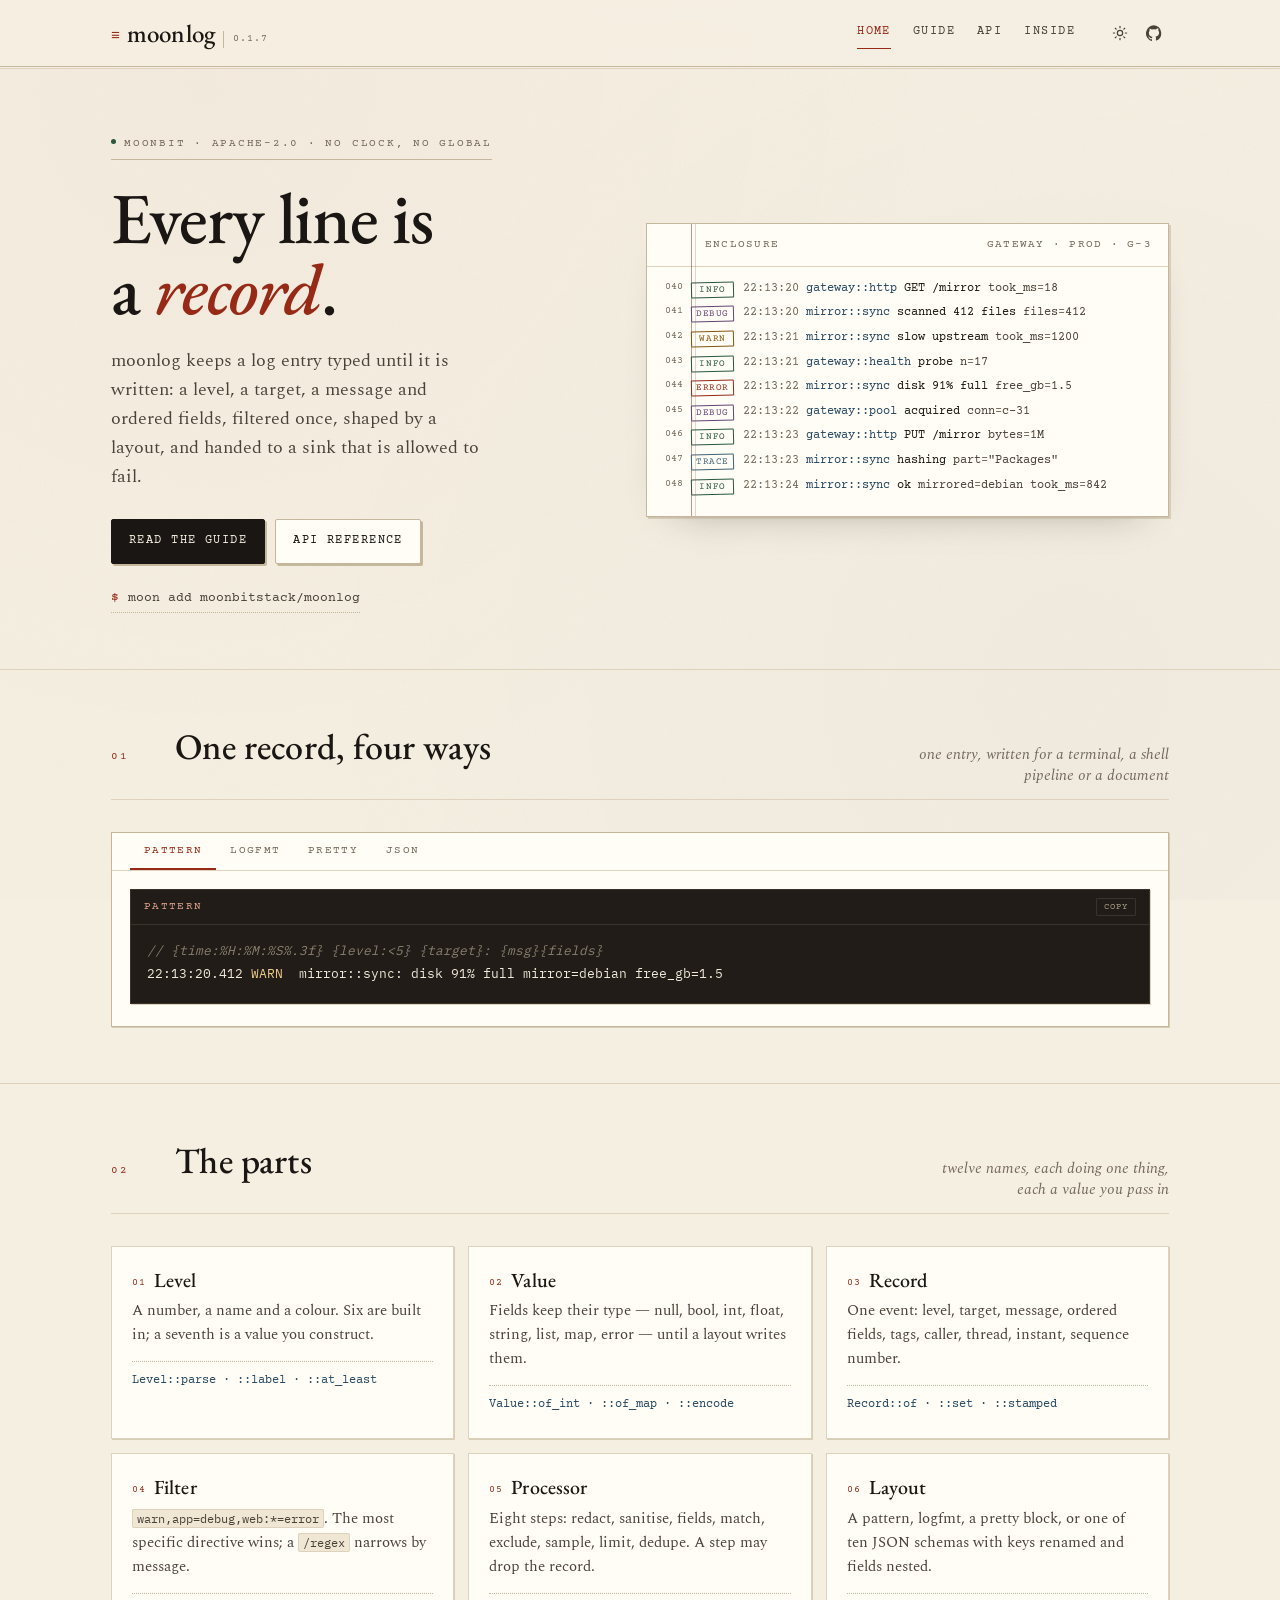
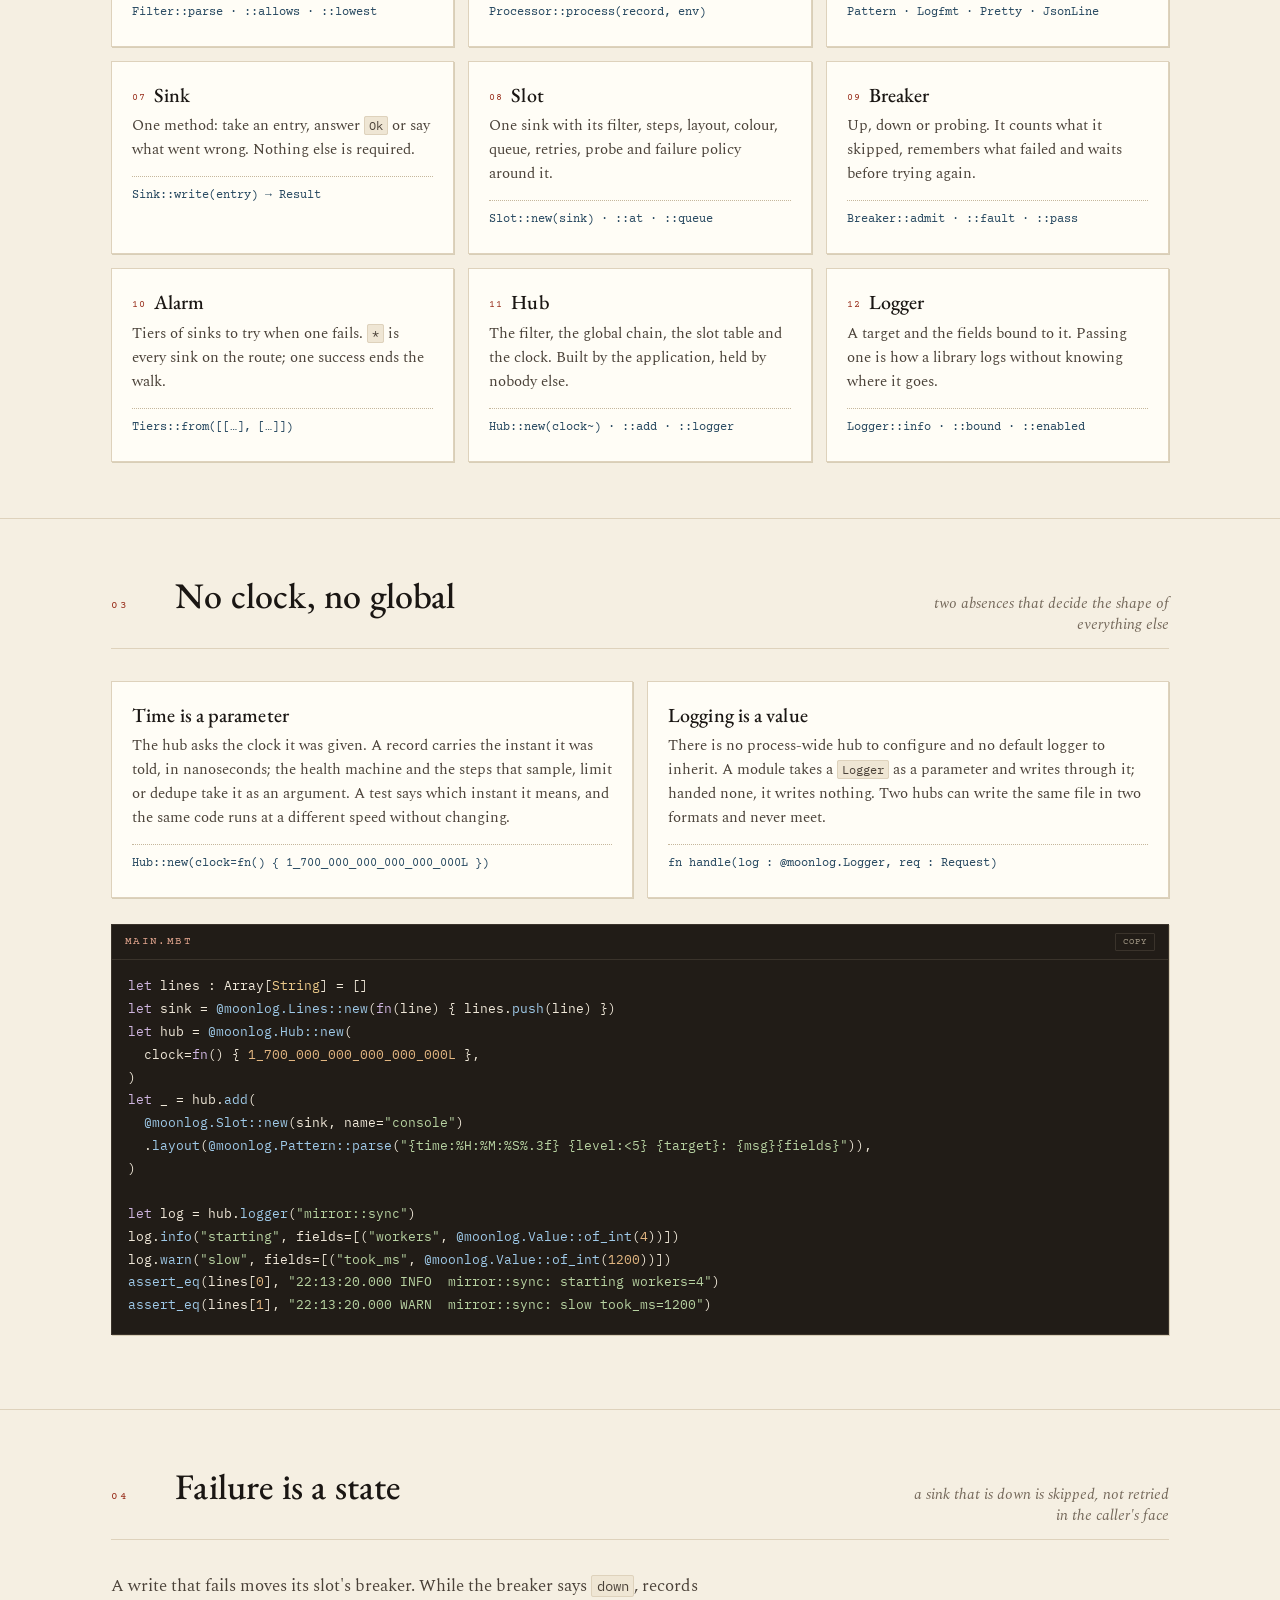
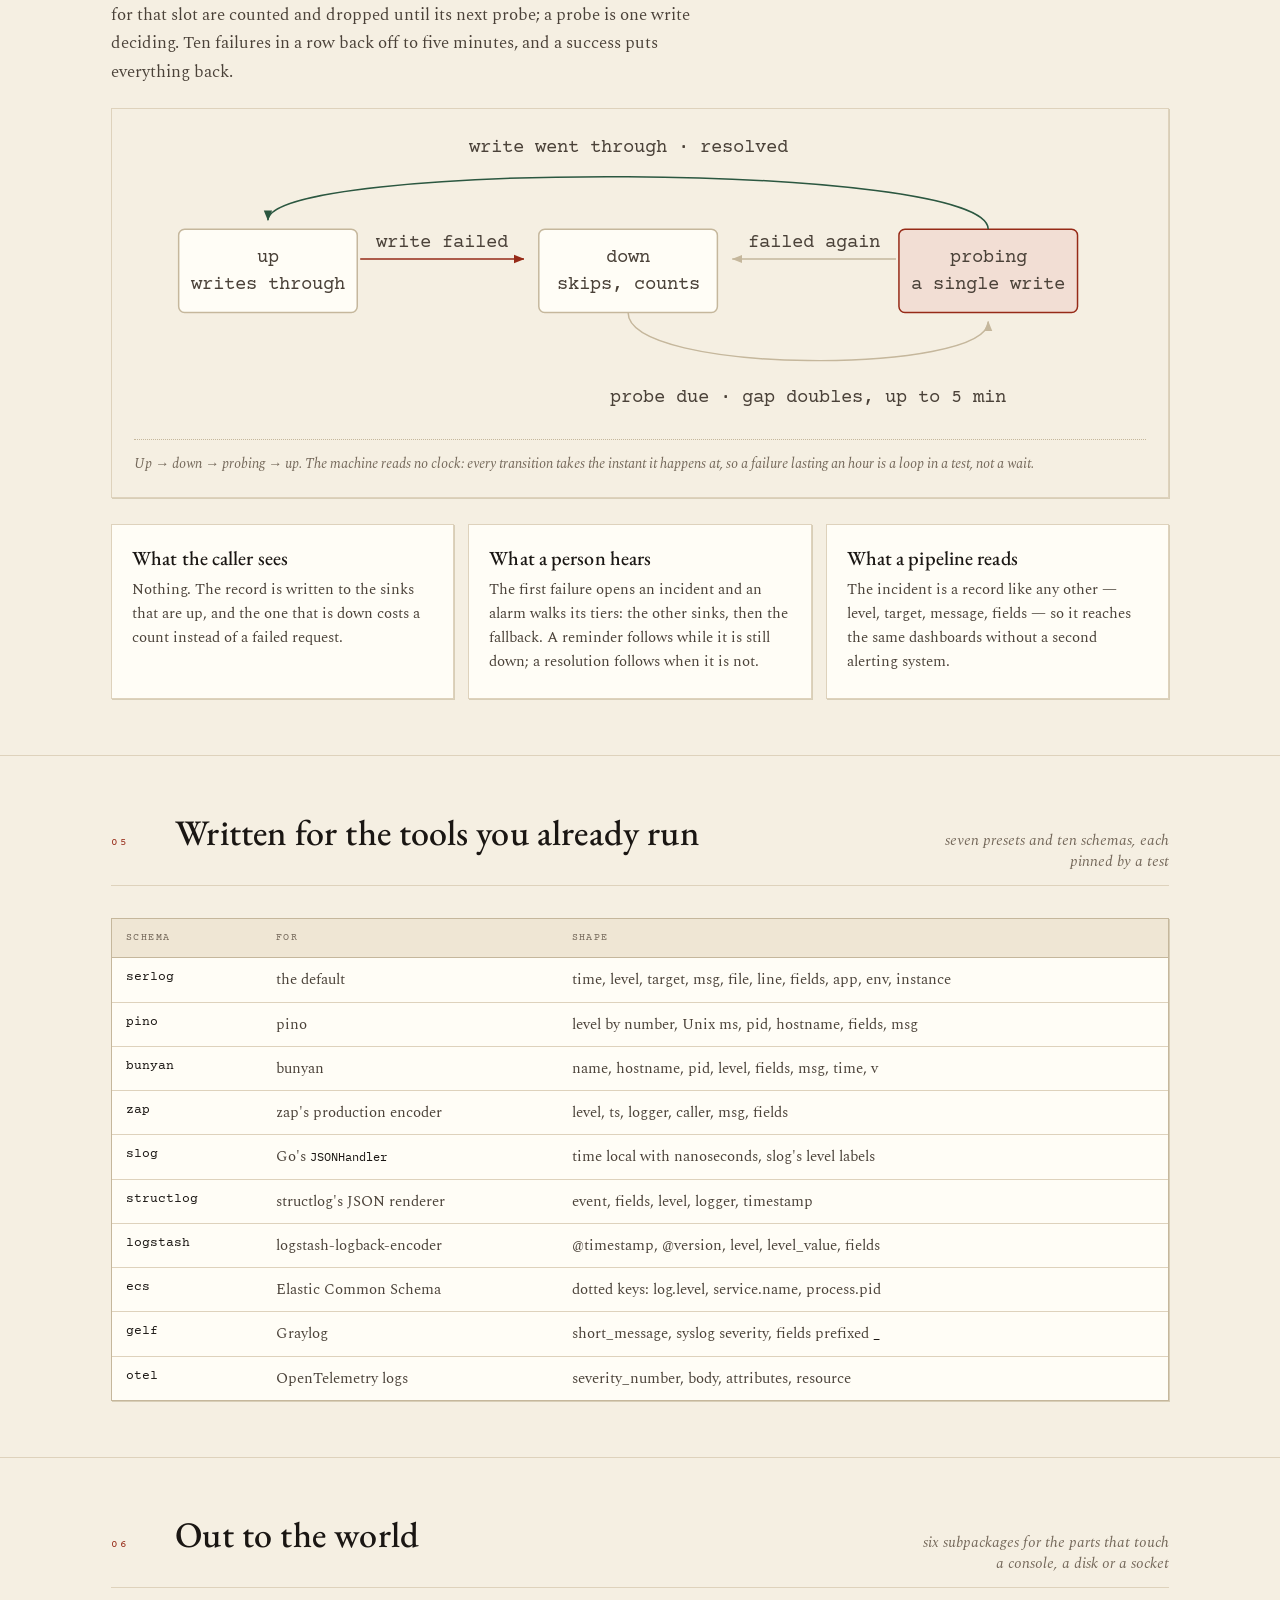
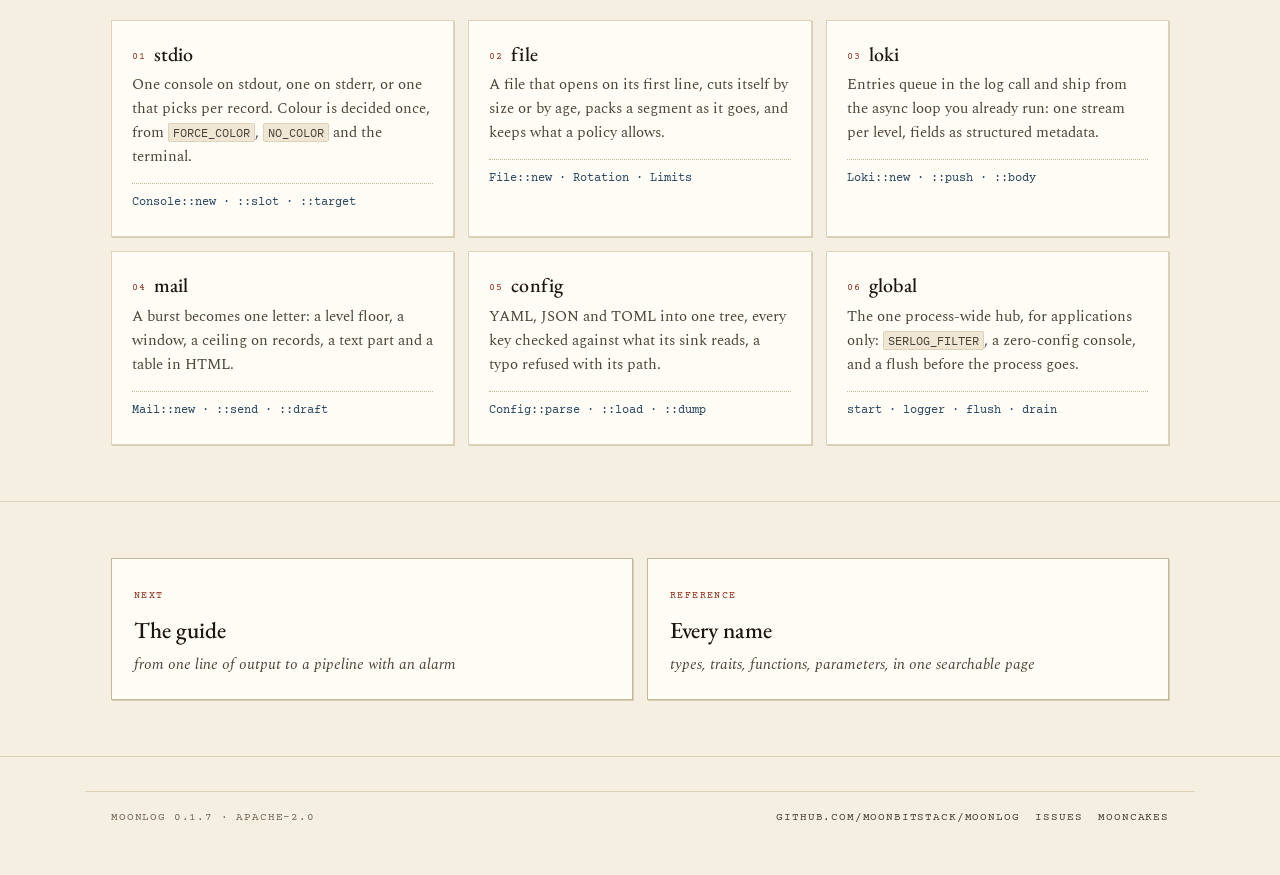
==== commit 8845040a: "docs(moonlog): the pages carry 0.1.7. Signed-off-by: Leo Cheng (heke1228) <chengkelfan@qq.com>" ====
--- a/docs/index.html
+++ b/docs/index.html
@@ -38,7 +38,7 @@
         <a class="wordmark" href="index.html">
           <span class="glyph">≡</span>
           <span>moonlog</span>
-          <span class="ver">0.1.6</span>
+          <span class="ver">0.1.7</span>
         </a>
         <nav class="site" aria-label="Main">
           <a href="index.html" aria-current="page">Home</a>
@@ -468,7 +468,7 @@
 
     <footer>
       <div class="wrap">
-        <span>moonlog 0.1.6 · Apache-2.0</span>
+        <span>moonlog 0.1.7 · Apache-2.0</span>
         <span class="sep"></span>
         <a href="https://github.com/moonbitstack/moonlog">github.com/moonbitstack/moonlog</a>
         <a href="https://github.com/moonbitstack/moonlog/issues">issues</a>
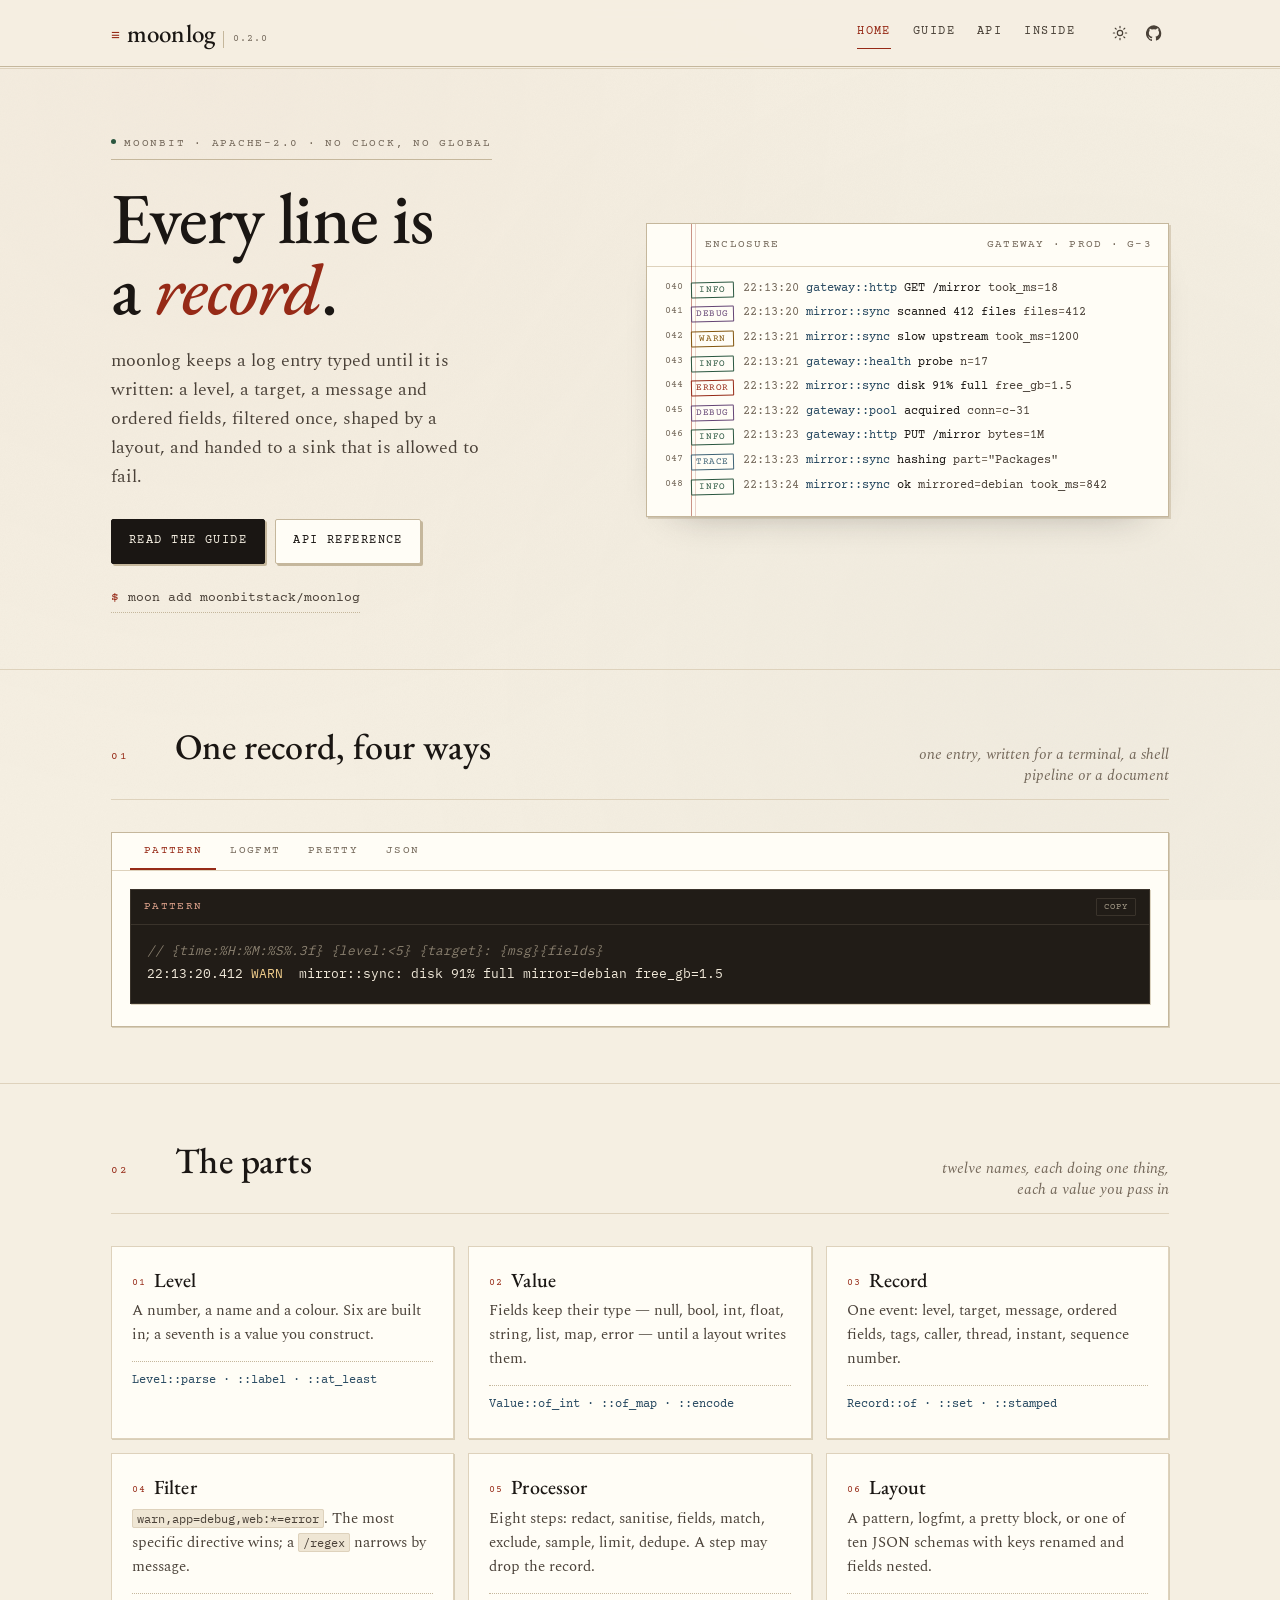
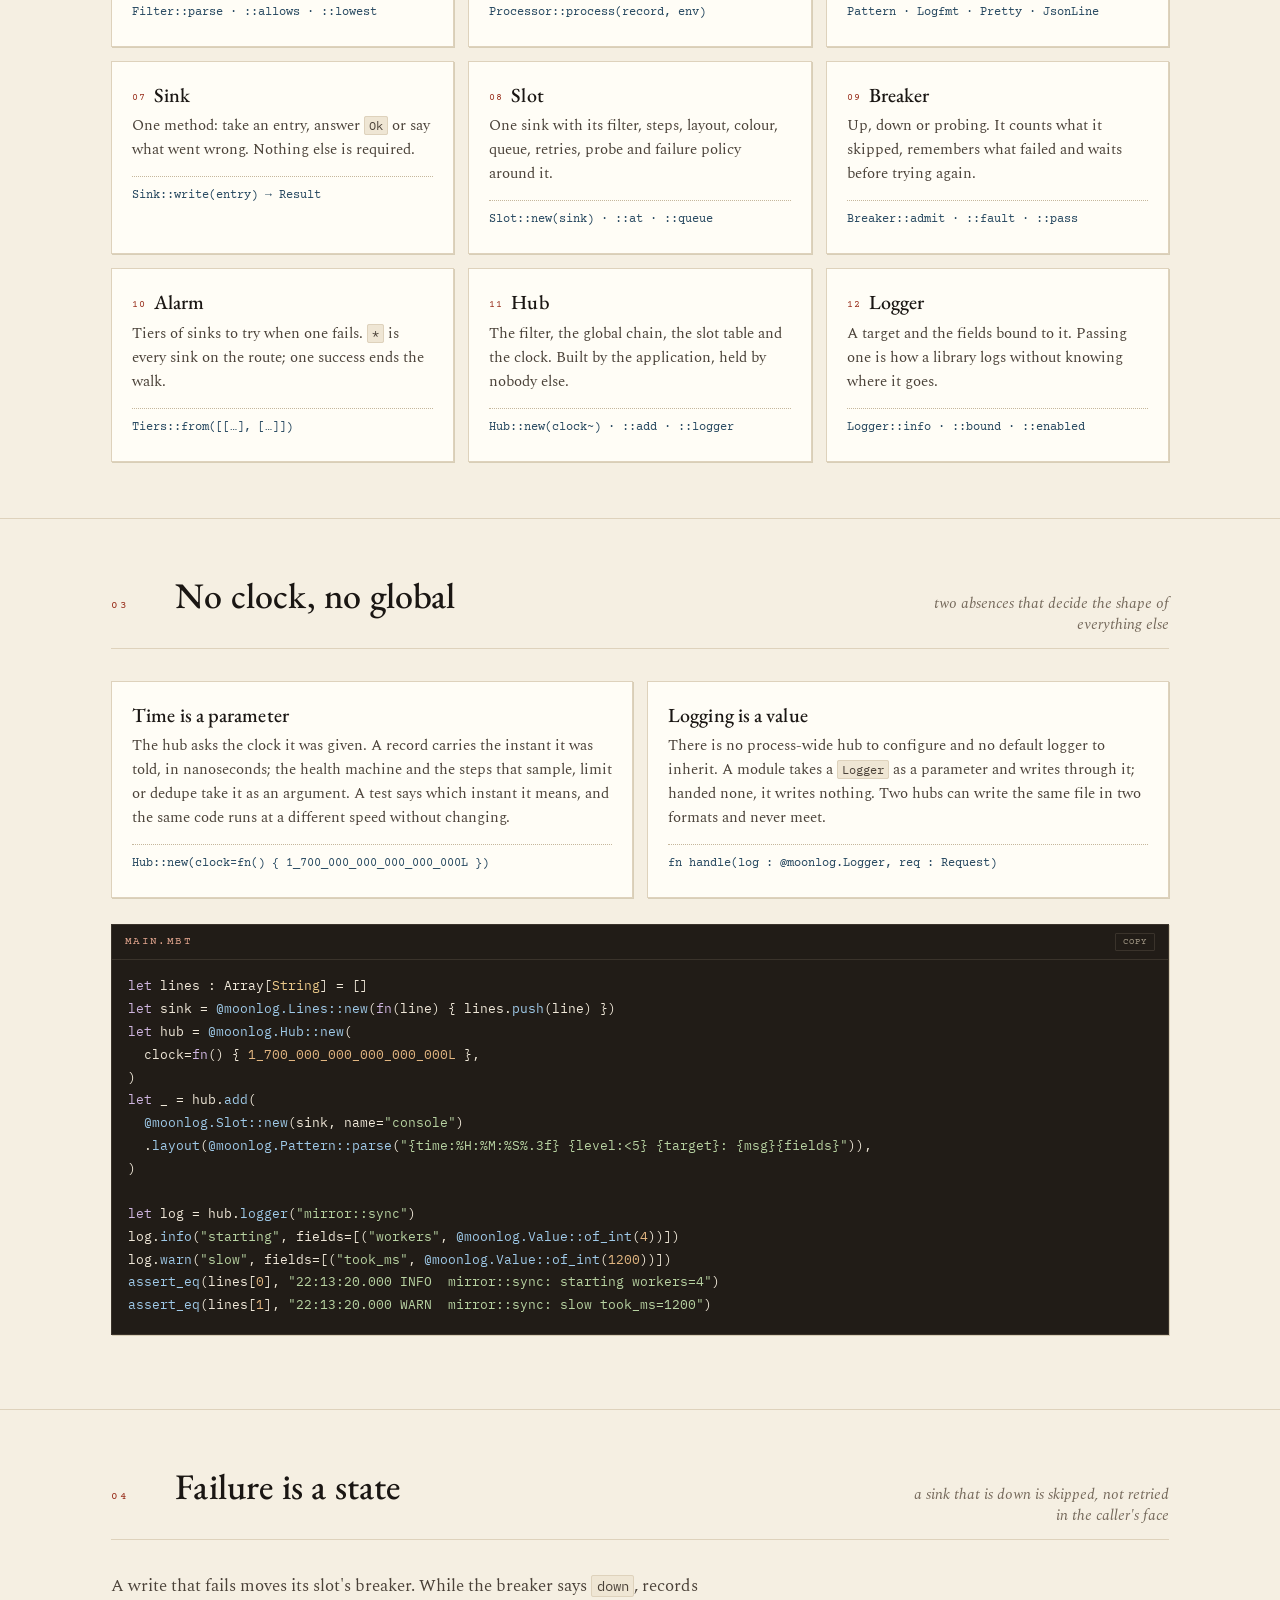
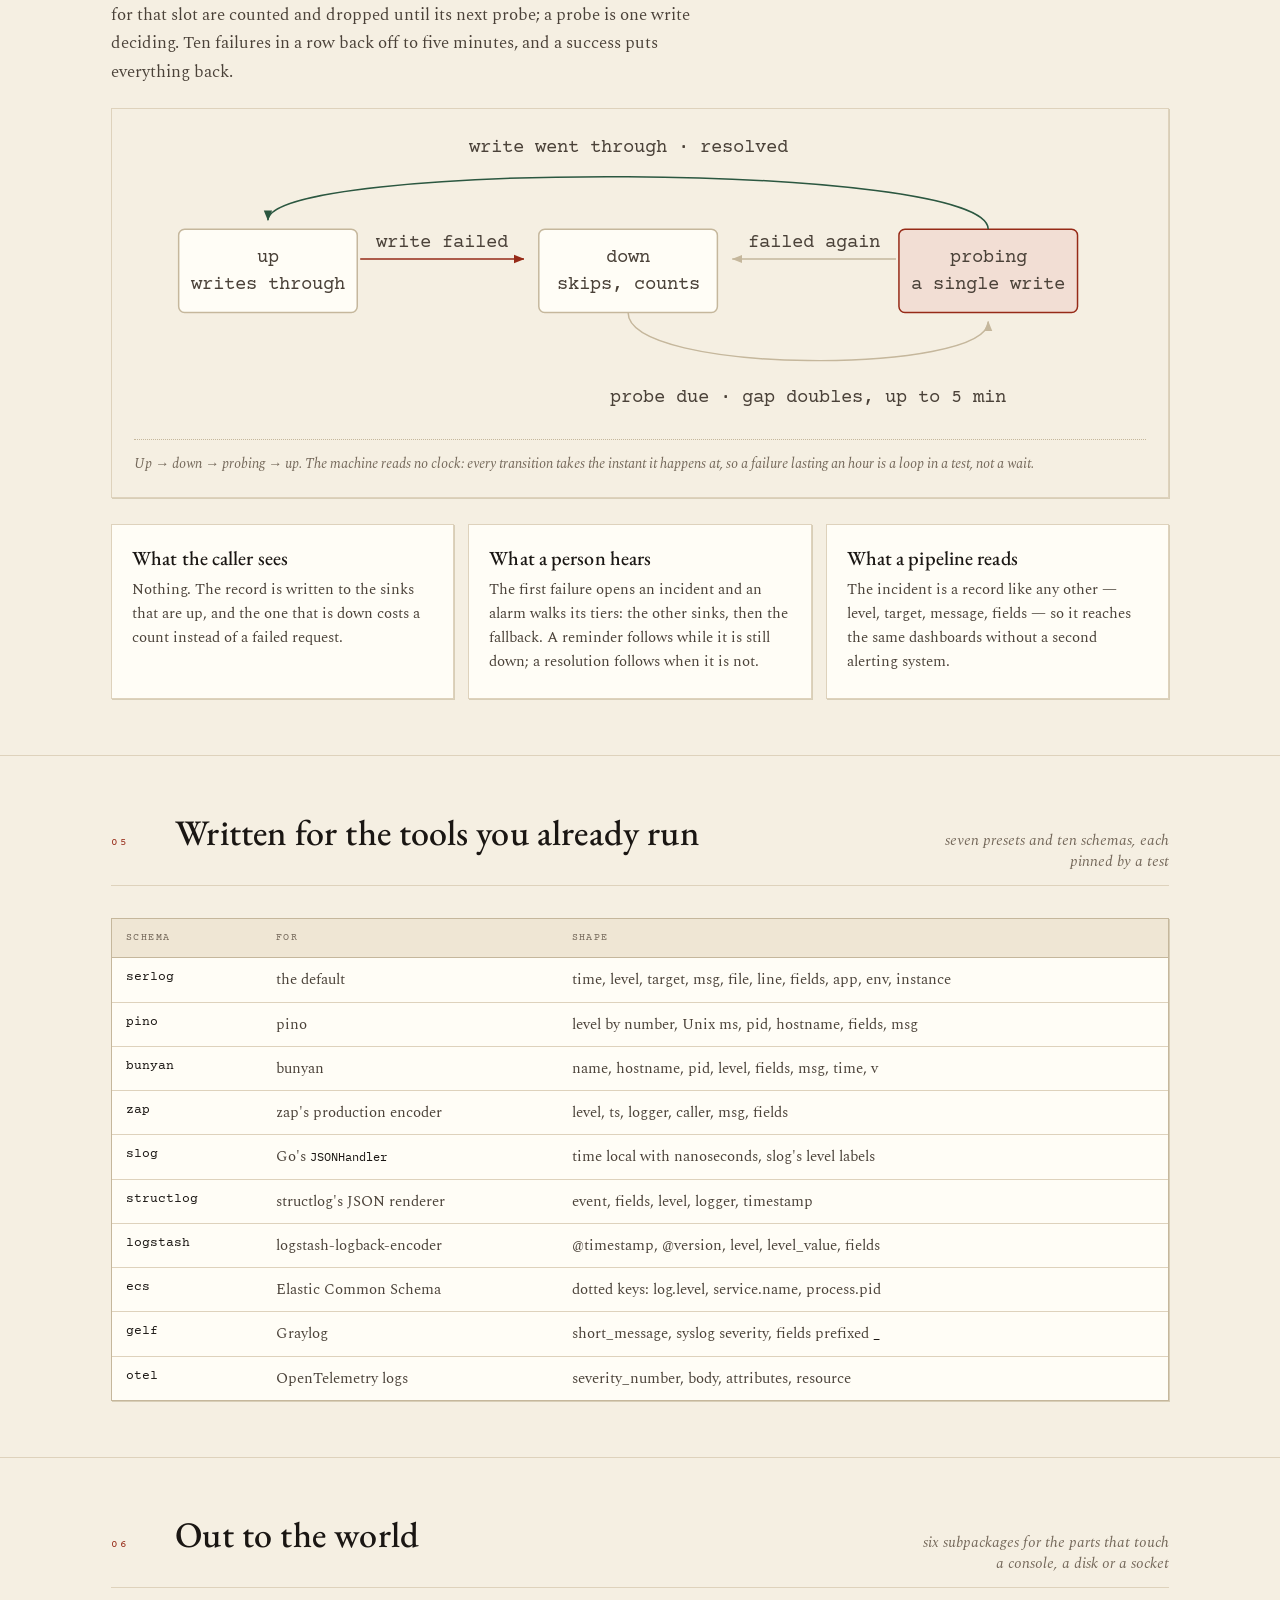
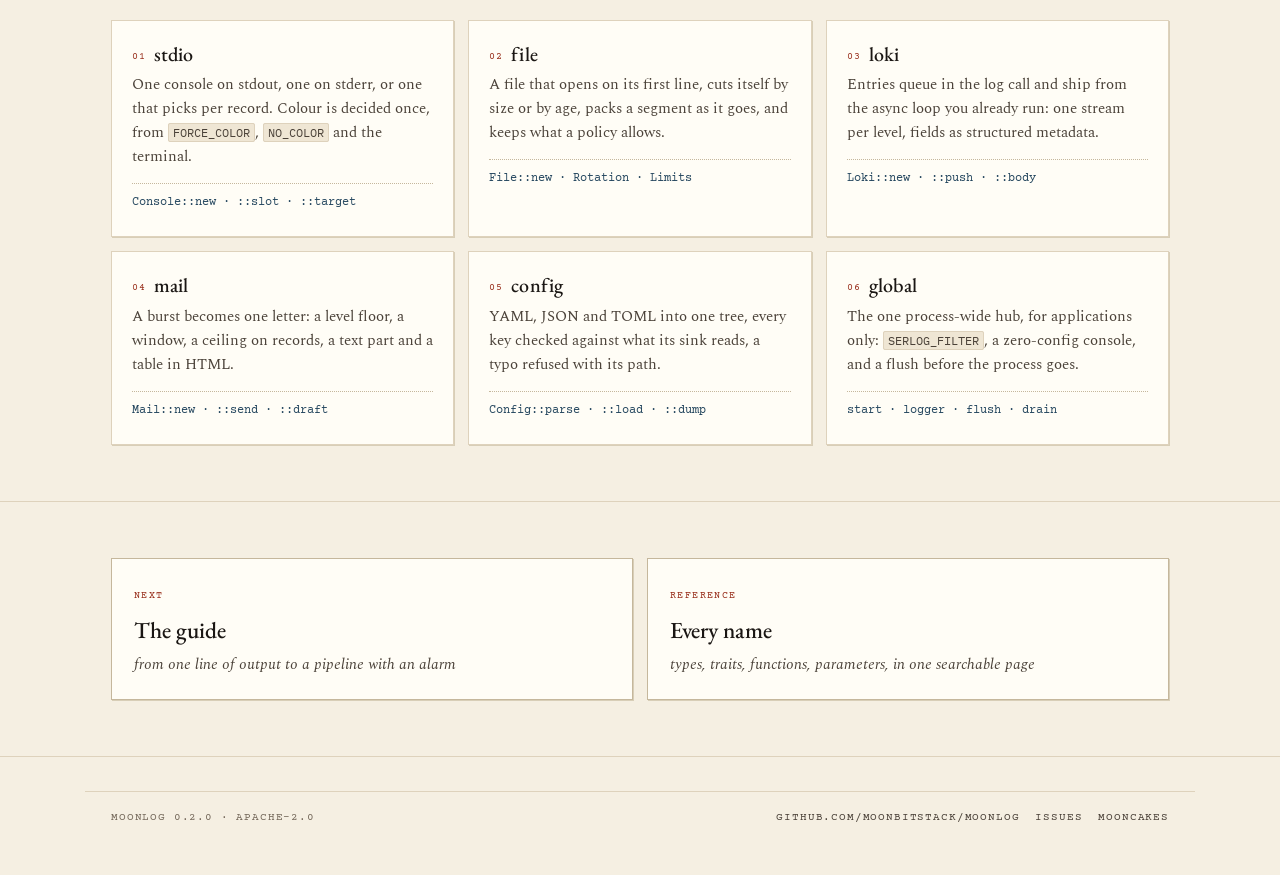
==== commit c94b160f: "chore(moonlog): moonlog 0.2.0, with its dependencies at their latest. Signed-off-by: Leo Cheng (heke" ====
--- a/docs/index.html
+++ b/docs/index.html
@@ -38,7 +38,7 @@
         <a class="wordmark" href="index.html">
           <span class="glyph">≡</span>
           <span>moonlog</span>
-          <span class="ver">0.1.7</span>
+          <span class="ver">0.2.0</span>
         </a>
         <nav class="site" aria-label="Main">
           <a href="index.html" aria-current="page">Home</a>
@@ -468,7 +468,7 @@
 
     <footer>
       <div class="wrap">
-        <span>moonlog 0.1.7 · Apache-2.0</span>
+        <span>moonlog 0.2.0 · Apache-2.0</span>
         <span class="sep"></span>
         <a href="https://github.com/moonbitstack/moonlog">github.com/moonbitstack/moonlog</a>
         <a href="https://github.com/moonbitstack/moonlog/issues">issues</a>
--- a/docs/assets/style.css
+++ b/docs/assets/style.css
@@ -1666,3 +1666,18 @@
 @supports not selector(::-webkit-scrollbar) {
   html:not(.scrolling) { scrollbar-color: transparent transparent; }
 }
+
+/* On a phone an inline identifier breaks where it must, and the two next-page cards stack, so
+   neither widens the page past the screen. */
+@media (width <= 600px) {
+  :not(pre) > code {
+    white-space: pre-wrap;
+    overflow-wrap: anywhere;
+  }
+  .next {
+    grid-template-columns: minmax(0, 1fr);
+  }
+  .next a {
+    overflow-wrap: anywhere;
+  }
+}
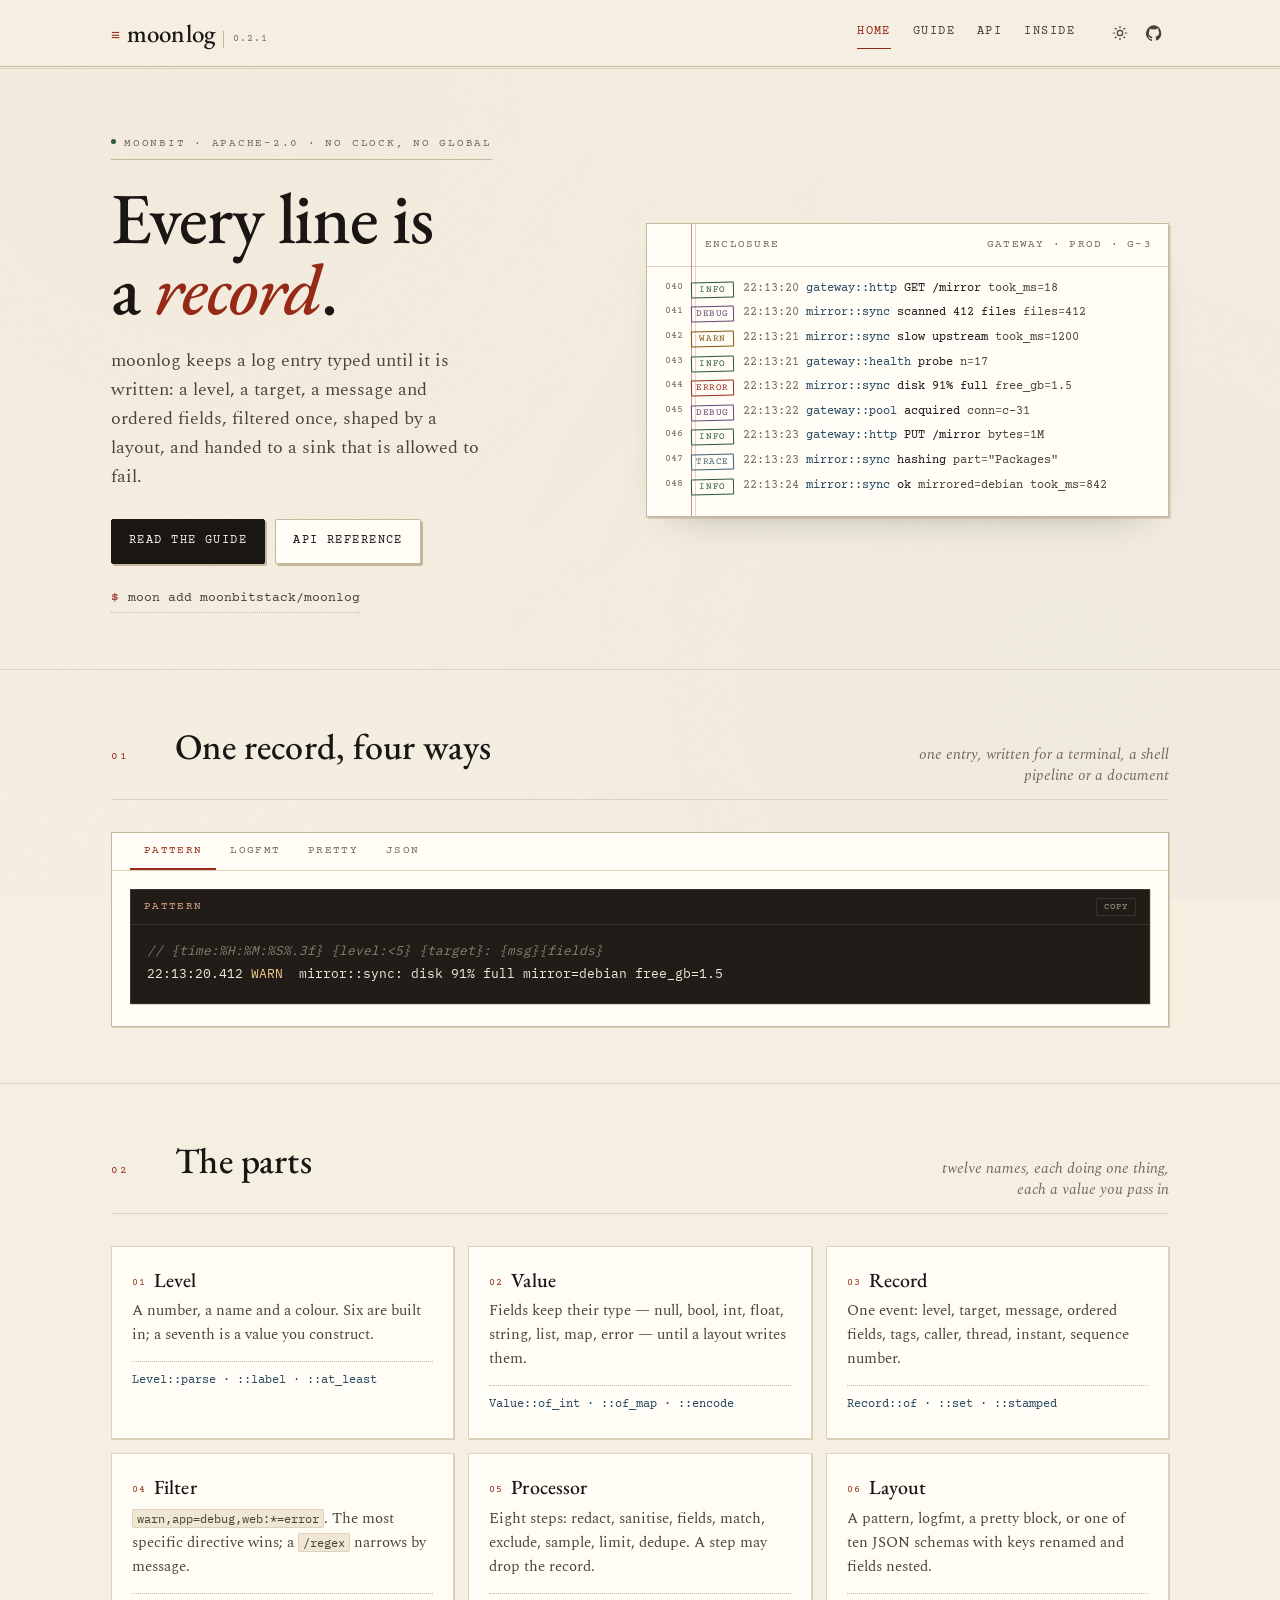
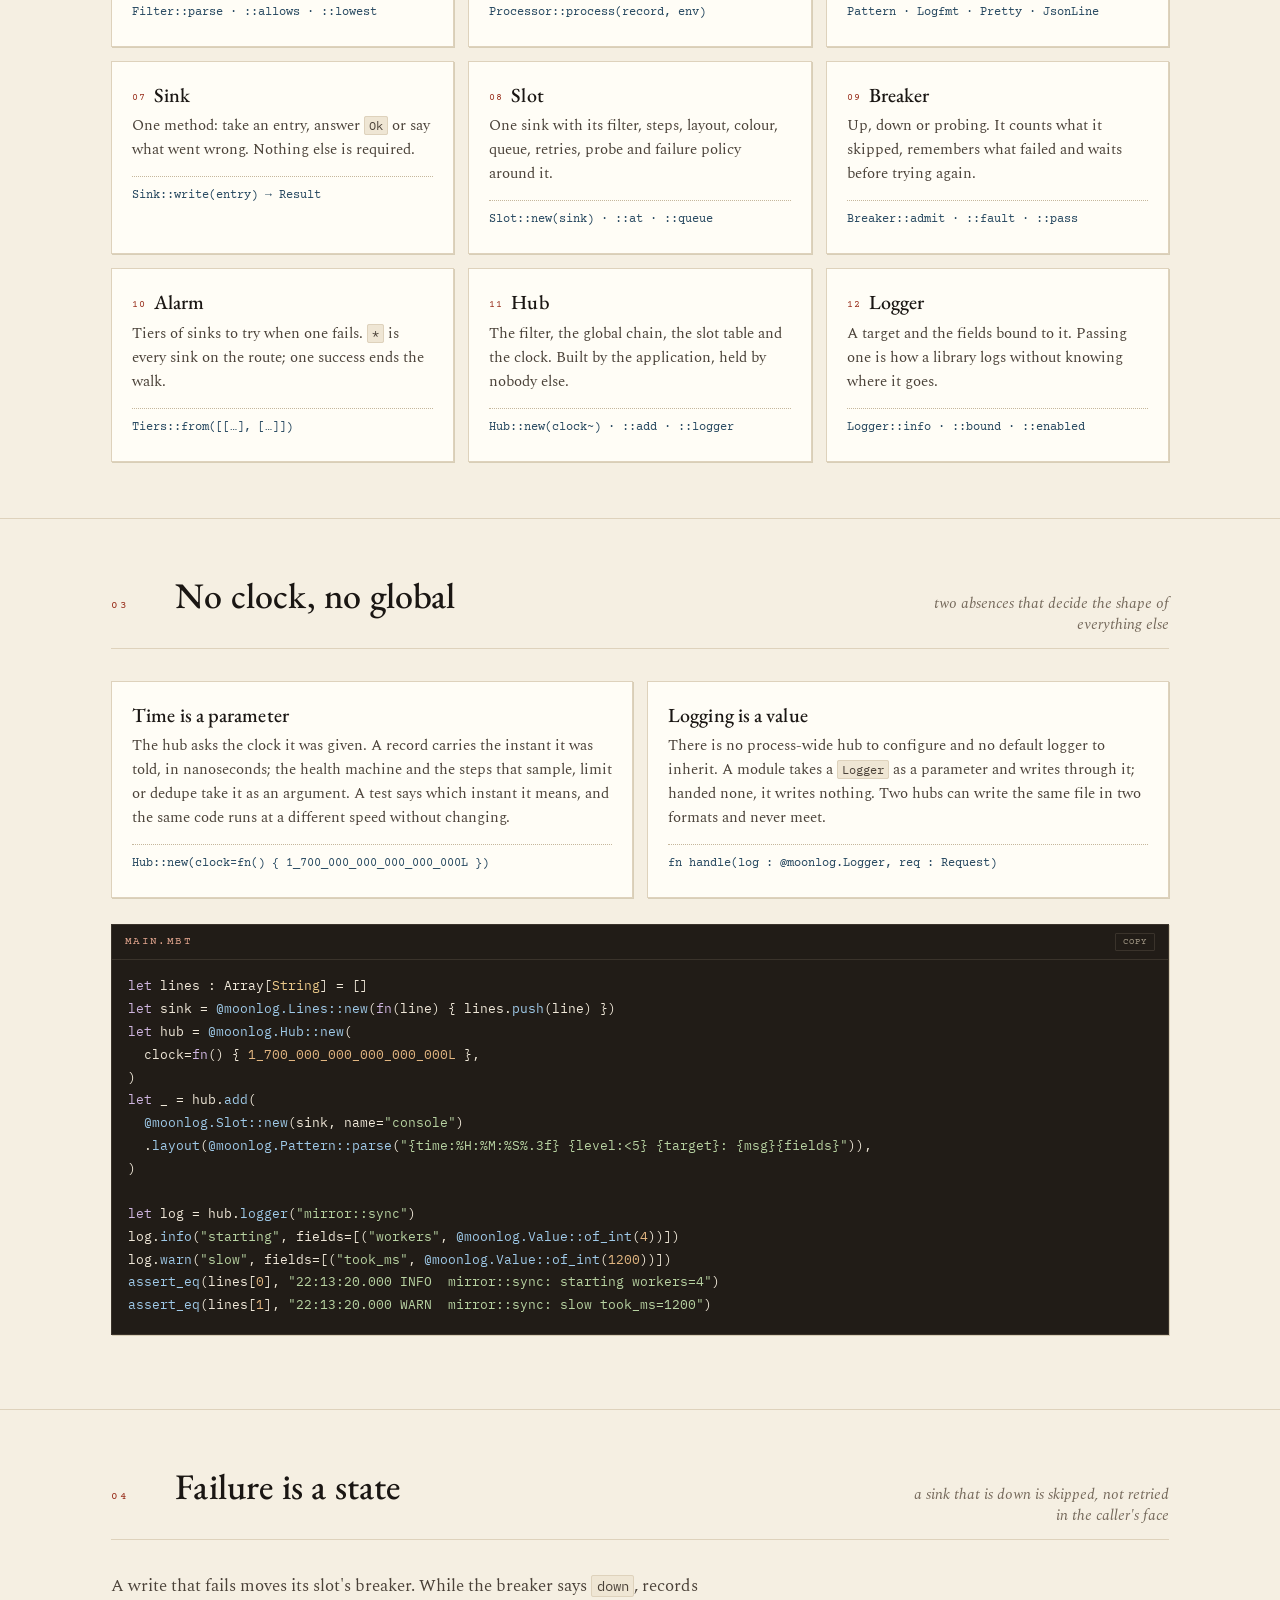
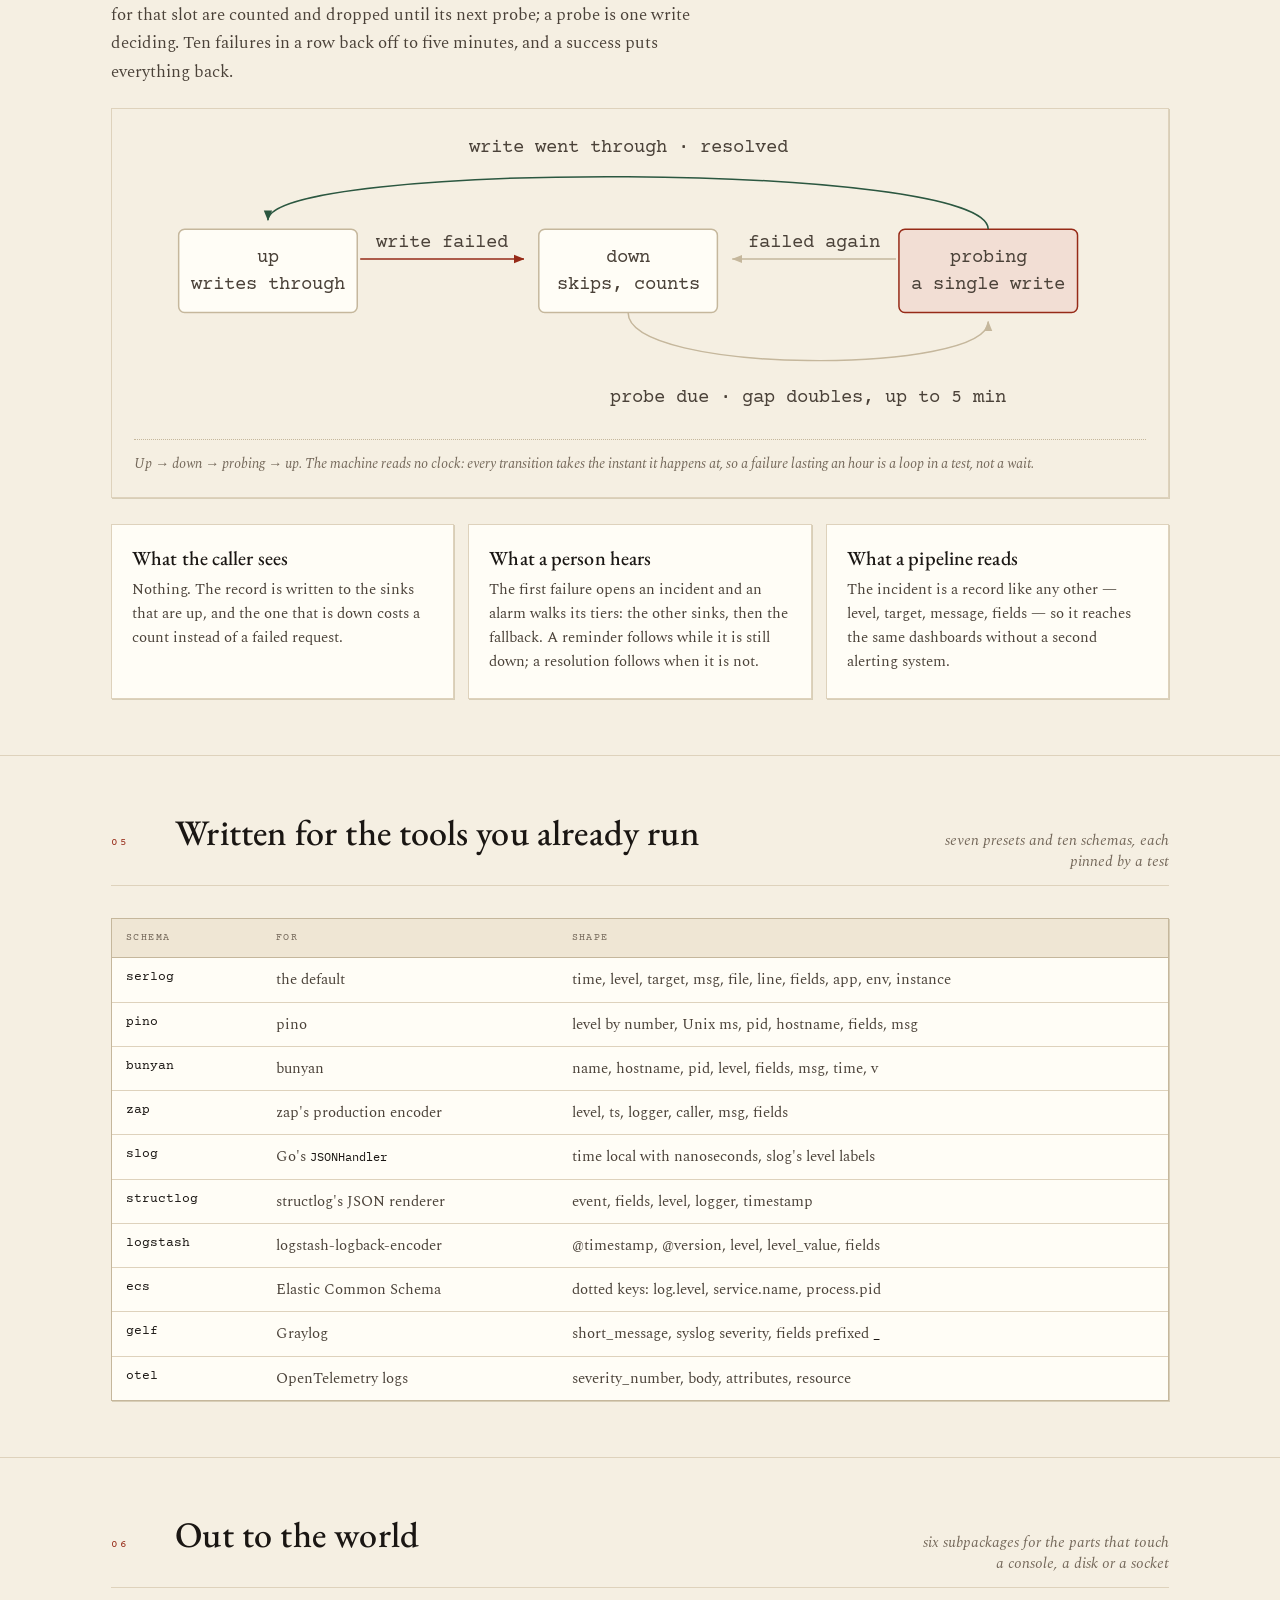
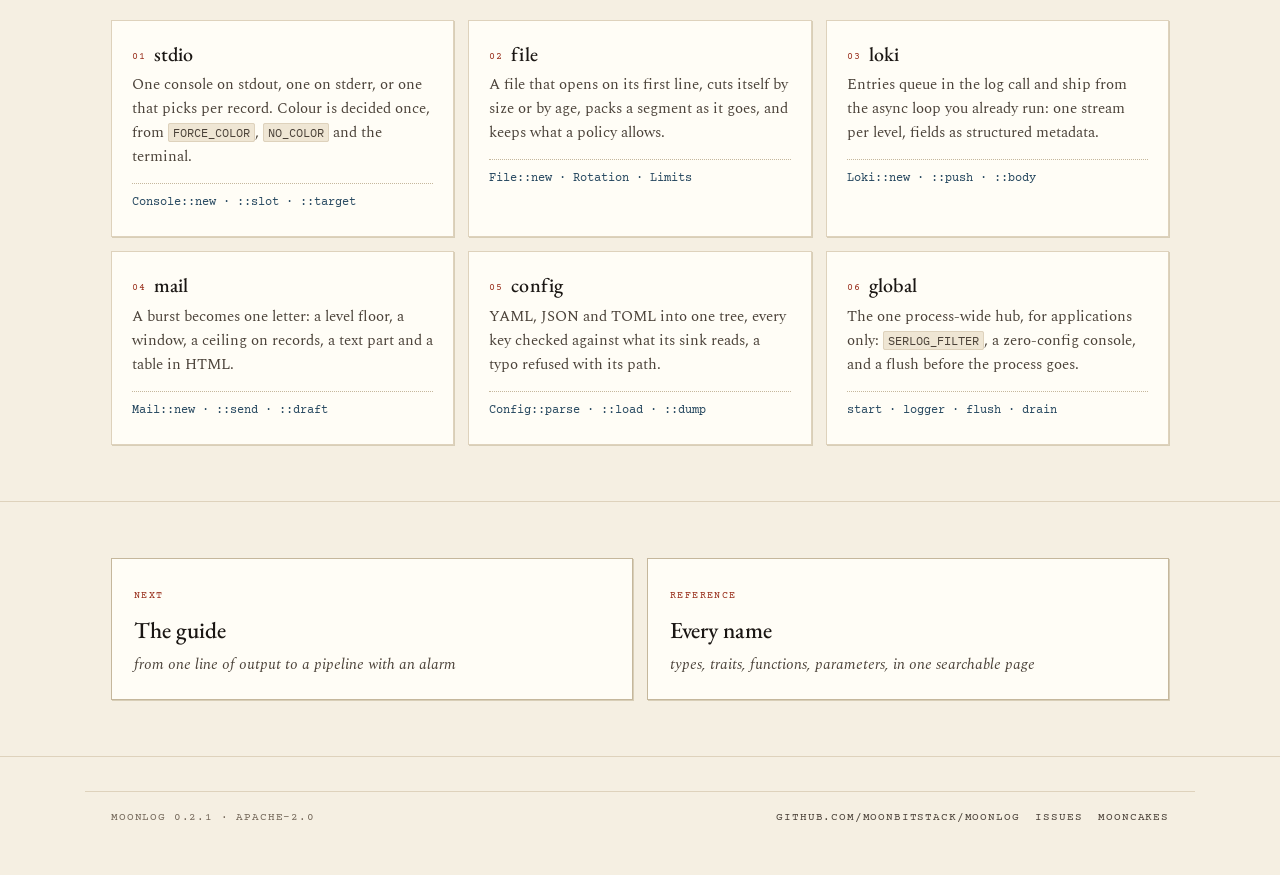
==== commit 48095840: "chore(moonlog): moonlog 0.2.1, with its dependencies at their latest. Signed-off-by: Leo Cheng (heke" ====
--- a/docs/index.html
+++ b/docs/index.html
@@ -38,7 +38,7 @@
         <a class="wordmark" href="index.html">
           <span class="glyph">≡</span>
           <span>moonlog</span>
-          <span class="ver">0.2.0</span>
+          <span class="ver">0.2.1</span>
         </a>
         <nav class="site" aria-label="Main">
           <a href="index.html" aria-current="page">Home</a>
@@ -468,7 +468,7 @@
 
     <footer>
       <div class="wrap">
-        <span>moonlog 0.2.0 · Apache-2.0</span>
+        <span>moonlog 0.2.1 · Apache-2.0</span>
         <span class="sep"></span>
         <a href="https://github.com/moonbitstack/moonlog">github.com/moonbitstack/moonlog</a>
         <a href="https://github.com/moonbitstack/moonlog/issues">issues</a>
